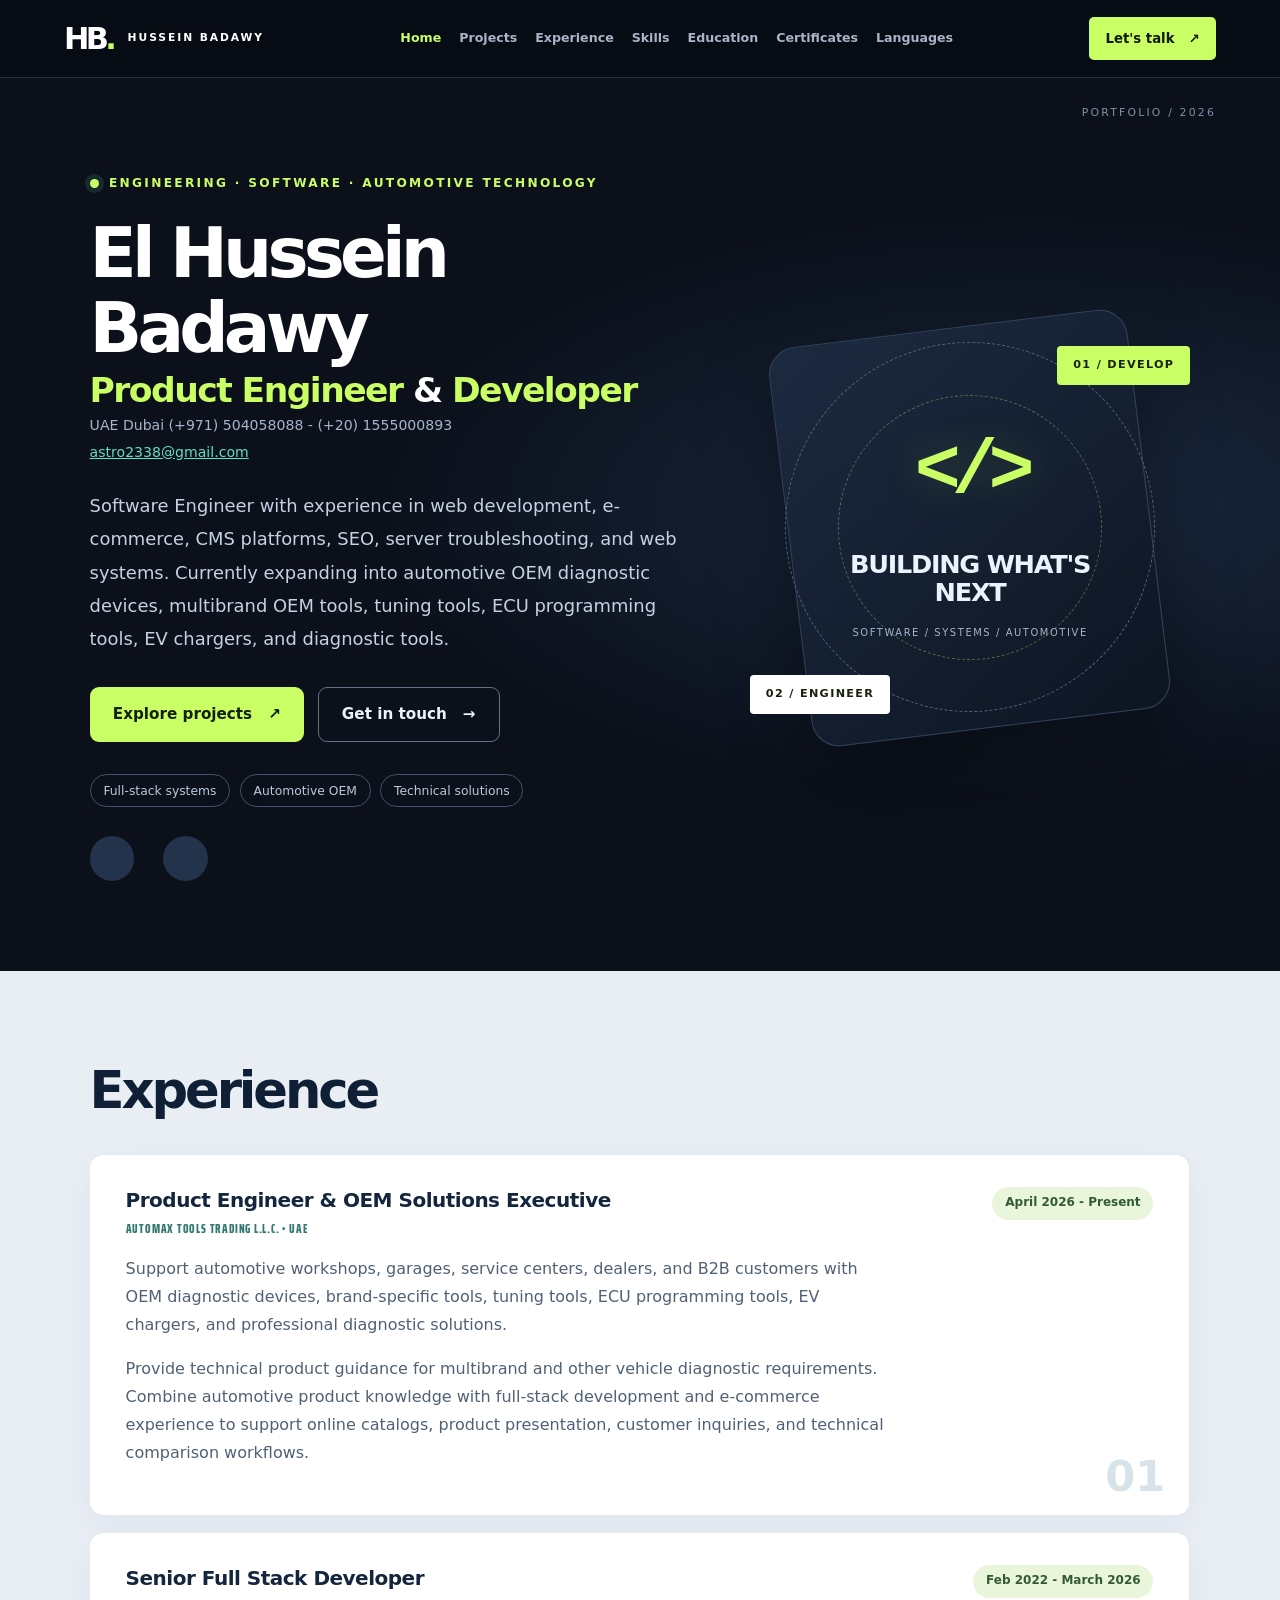
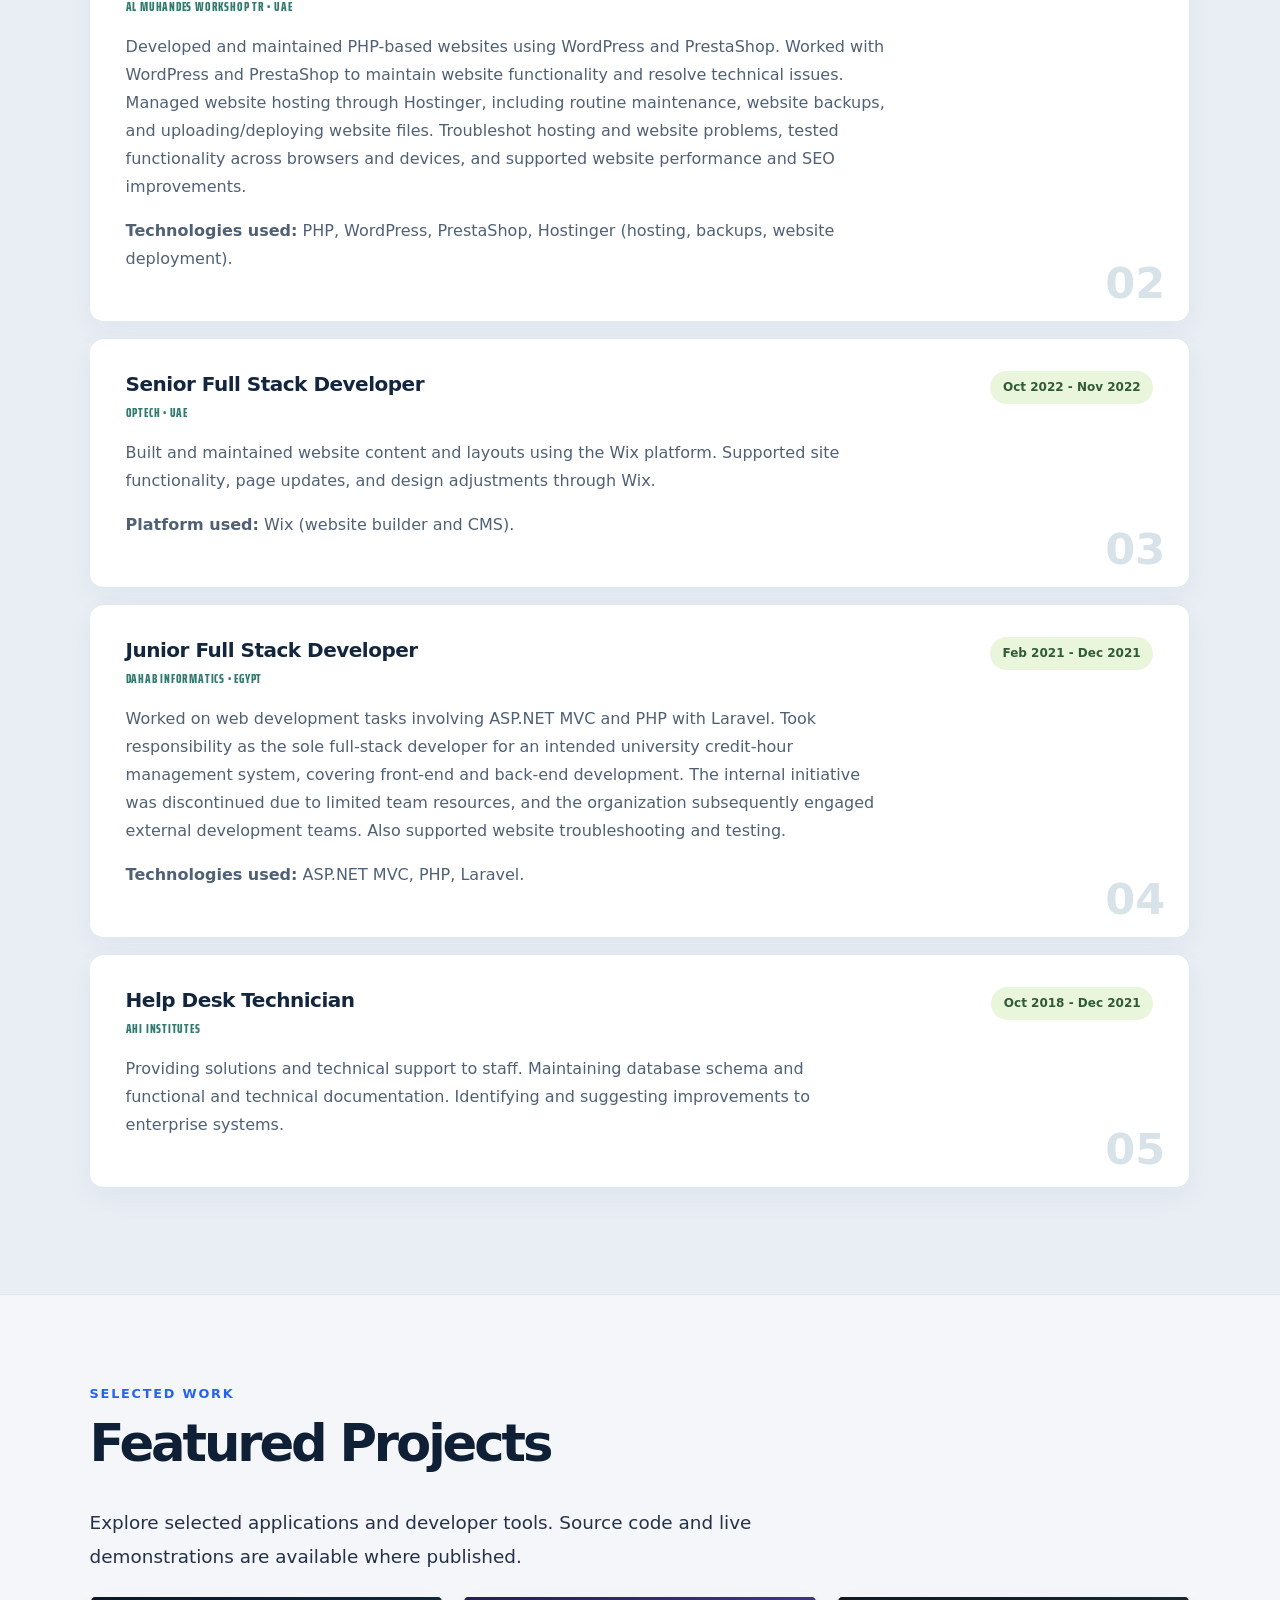
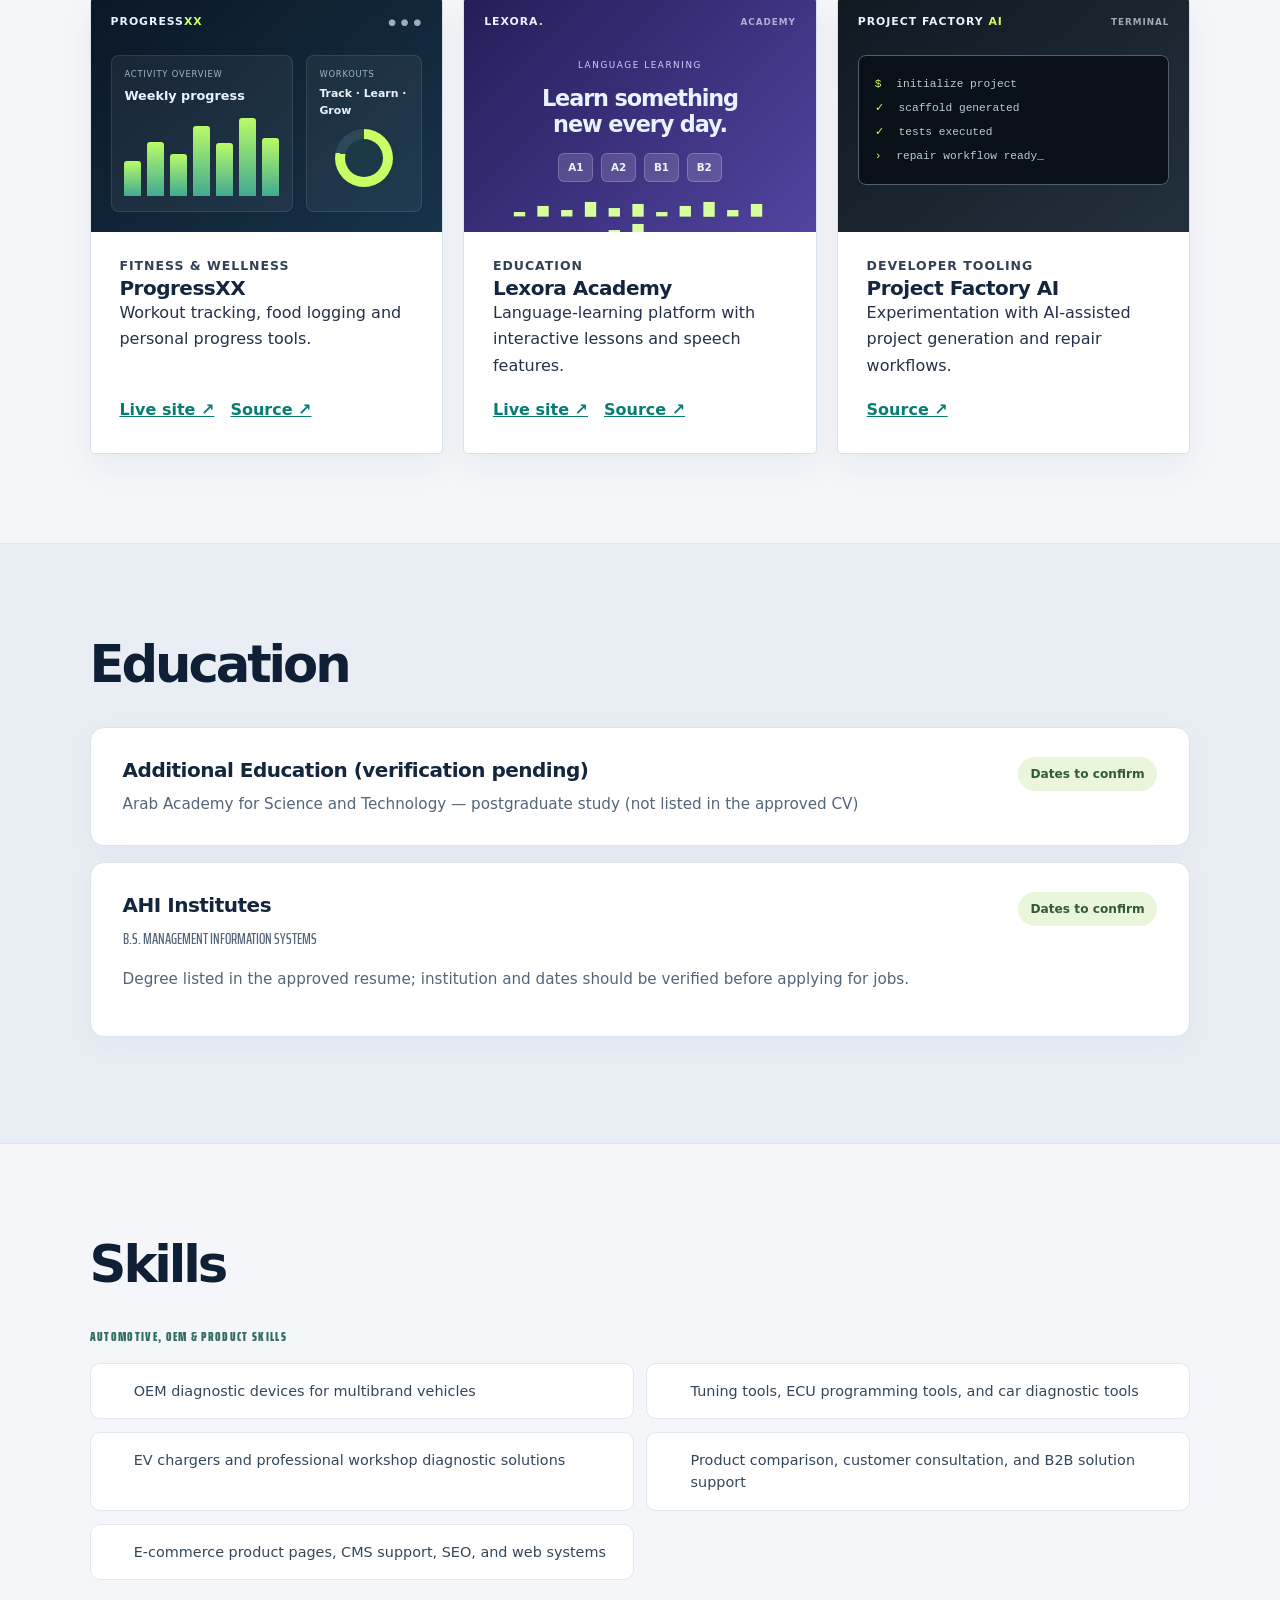
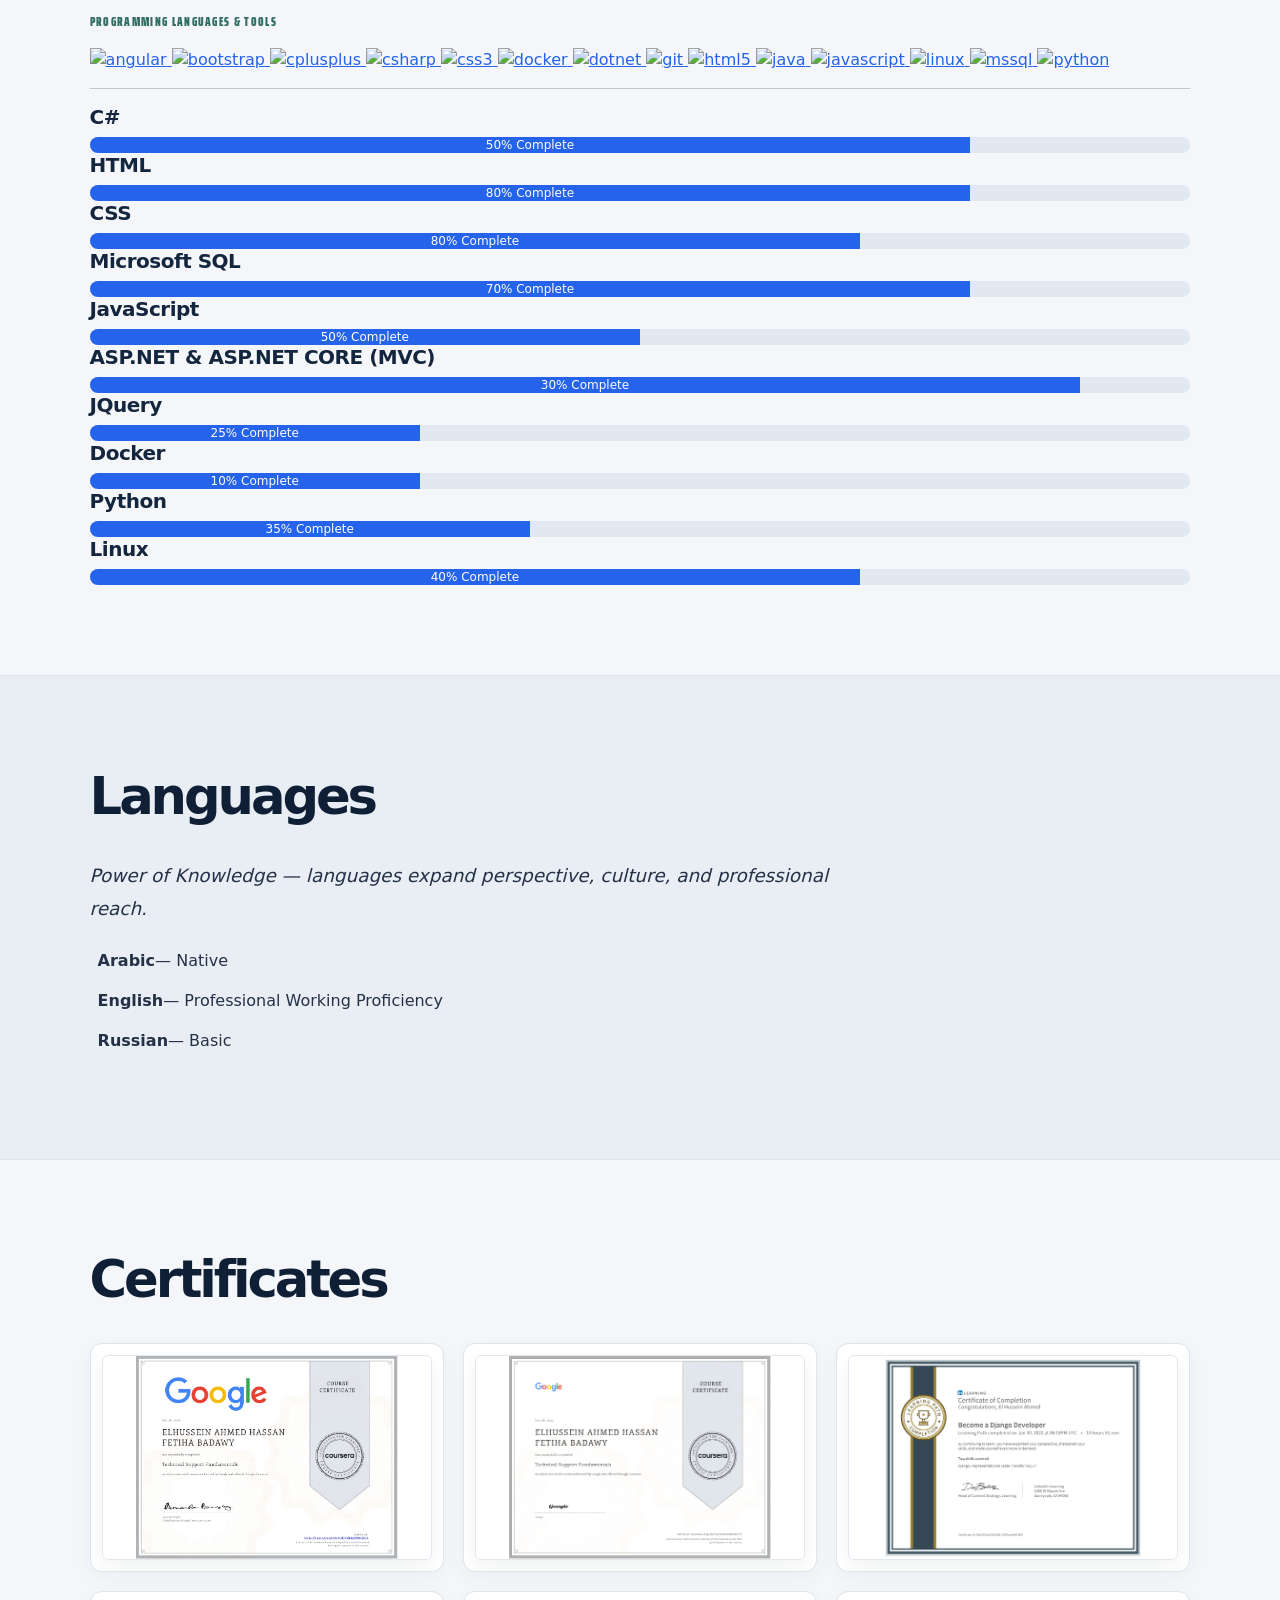
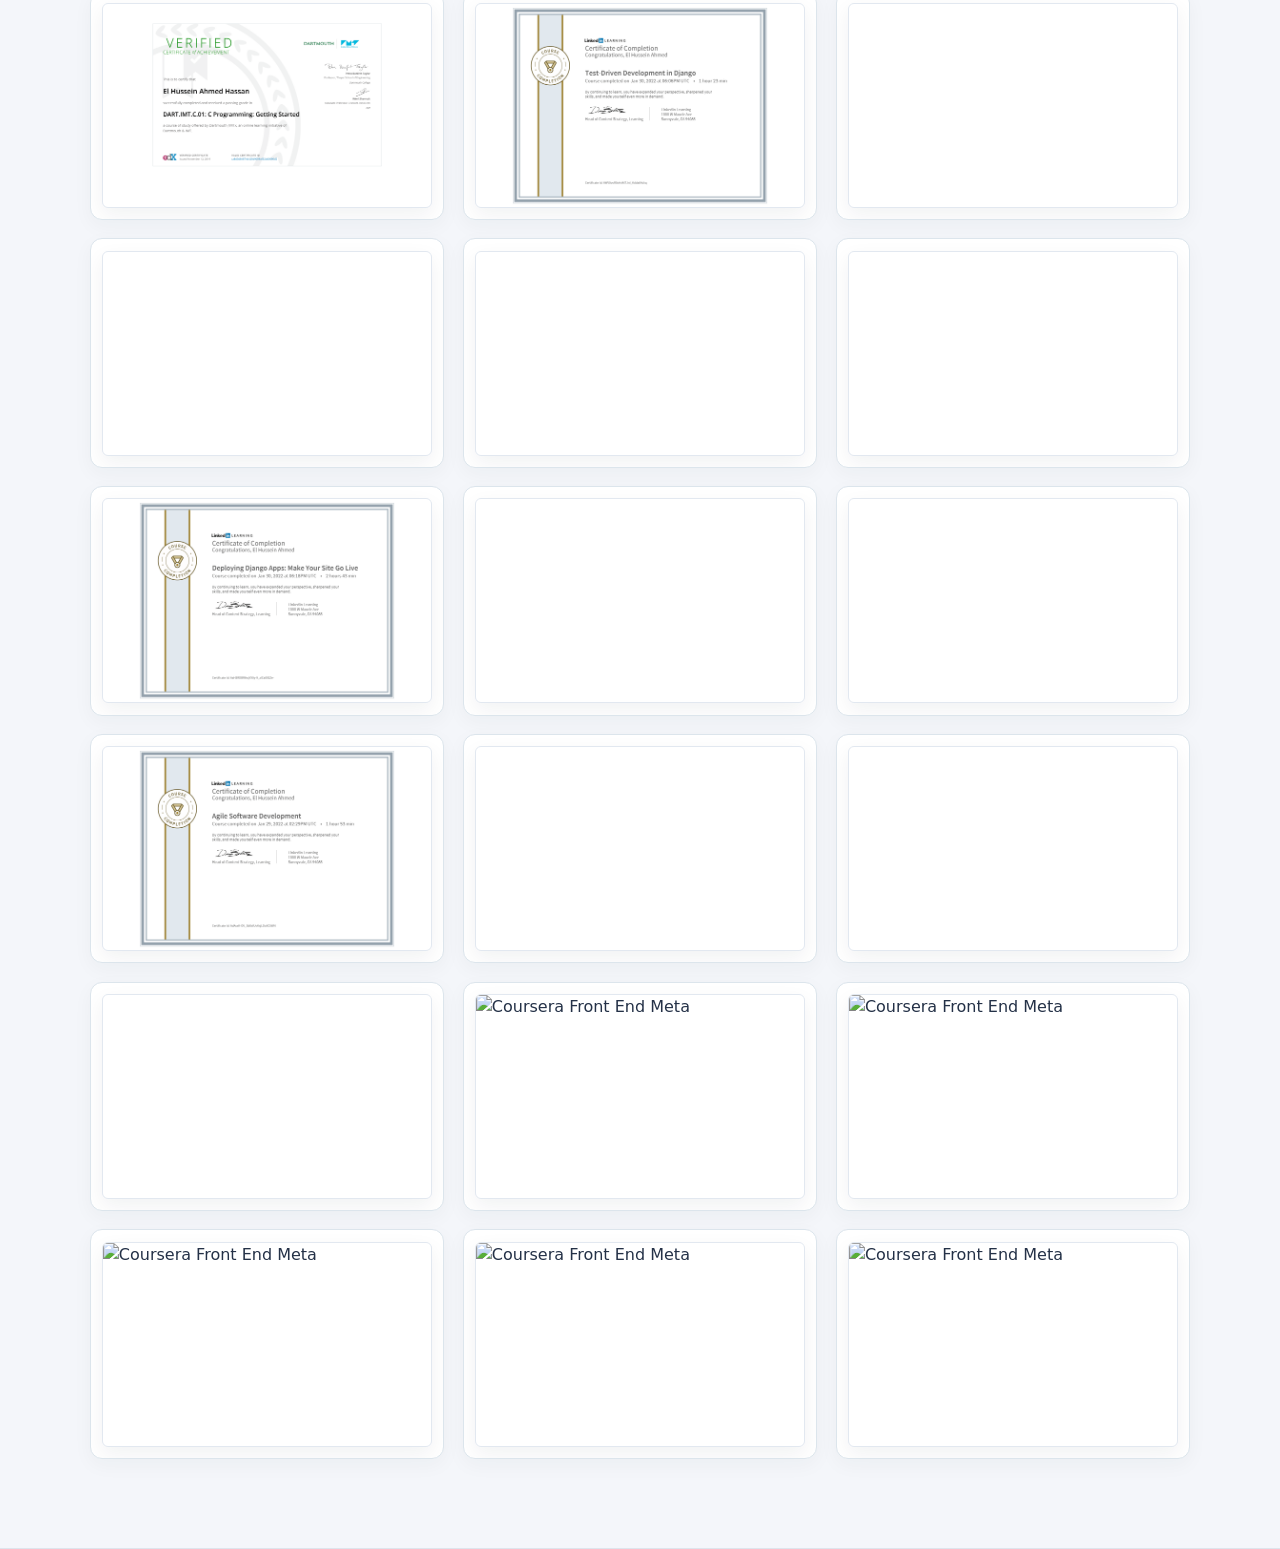
==== index.html @ 8b88213e "content: accurately describe discontinued university credit-hour initiative" ====
<!DOCTYPE html>
<html lang="en">
    <head>
        <meta charset="utf-8" />
        <meta name="viewport" content="width=device-width, initial-scale=1,shrink-to-fit=no" />
        <meta name="description" content="El Hussein Badawy - Product Engineer, OEM Solutions Executive, and Full Stack Developer" />
        <meta name="author" content="El Hussein Badawy" />
        <meta name="keywords" content="El Hussein Badawy, Hussein Badawy, Product Engineer, OEM Solutions Executive, Full Stack Developer, Automotive OEM Tools, Diagnostic Tools, UAE Developer">
        <title>El Hussein Badawy | Product Engineer & Full Stack Developer</title>
        <link rel="icon" type="image/x-icon" href="assets/img/favicon.ico" />
        <meta property="og:title" content="El Hussein Badawy" />
        <meta property="og:type" content="profile" />
        <meta property="og:description" content="Resume for El Hussein Badawy - Product Engineer, OEM Solutions Executive, and Full Stack Developer" />
        <meta property="og:image" content="https://3bhussein.github.io/assets/img/profile.jfif" />

        <meta name="theme-color" content="#080c14" />
        <link rel="canonical" href="https://3bhussein.github.io/" />
        <meta name="twitter:title" content="El Hussein Badawy ">
        <meta name="twitter:description" content="Resume for El Hussein Badawy - Product Engineer, OEM Solutions Executive, and Full Stack Developer">
        <meta name="twitter:image" content="https://3bhussein.github.io/assets/img/profile.jfif">
        <meta name="twitter:card" content="summary_large_image">

        <script defer src="https://use.fontawesome.com/releases/v6.1.0/js/all.js" crossorigin="anonymous"></script>
        <link rel="preconnect" href="https://fonts.googleapis.com" />
        <link rel="preconnect" href="https://fonts.gstatic.com" crossorigin />
        <link href="https://fonts.googleapis.com/css2?family=Mulish:ital,wght@0,400;0,800;1,400;1,800&family=Saira+Extra+Condensed:wght@500;700&display=swap" rel="stylesheet" />
  <!-- Flag Lib -->
        <link rel="preload" as="style" href="https://cdnjs.cloudflare.com/ajax/libs/flag-icon-css/6.6.6/css/flag-icons.min.css" onload="this.onload=null;this.rel='stylesheet'" />
        <noscript><link rel="stylesheet" href="https://cdnjs.cloudflare.com/ajax/libs/flag-icon-css/6.6.6/css/flag-icons.min.css" /></noscript>


        <link href="css/styles.css" rel="stylesheet" />
        <link href="css/professional.css" rel="stylesheet" />
        <link href="css/portfolio-v2.css" rel="stylesheet" />
        <link href="css/portfolio-v3.css" rel="stylesheet" />
        <style>
            .fi {
    font-size: 1.25rem;
}

        </style>
    
</head>
    <body id="page-top">
 
        <header class="v3-header"><a class="v3-logo" href="#about" aria-label="Hussein Badawy — back to top"><span class="v3-logo-mark">HB<span>.</span></span><span class="v3-logo-caption">HUSSEIN BADAWY</span></a><nav class="v3-nav" aria-label="Main navigation"><a href="#about">Home</a><a href="#projects">Projects</a><a href="#experience">Experience</a><a href="#skills">Skills</a><a href="#education">Education</a><a href="#certificates">Certificates</a><a href="#languages">Languages</a></nav><a class="v3-contact" href="mailto:astro2338@gmail.com">Let's talk <span aria-hidden="true">↗</span></a><button class="v3-menu-toggle" type="button" aria-expanded="false" aria-controls="v3MobileNav" aria-label="Open menu"><span></span><span></span><span></span></button></header><nav class="v3-mobile-nav" id="v3MobileNav" aria-label="Mobile navigation" hidden><a href="#about">Home</a><a href="#projects">Projects</a><a href="#experience">Experience</a><a href="#skills">Skills</a><a href="#education">Education</a><a href="#certificates">Certificates</a><a href="#languages">Languages</a></nav>
        <div class="v3-page-label" aria-hidden="true">PORTFOLIO / 2026</div>
        <!-- Page Content-->
        <div class="container-fluid p-0">
            <!-- About-->
            <section class="resume-section" id="about">
                <div class="resume-section-content">
                    <div class="v3-hero-grid"><div class="v3-hero-copy"><div class="hero-kicker"><span class="hero-status-dot"></span> ENGINEERING · SOFTWARE · AUTOMOTIVE TECHNOLOGY</div>
                    <h1 class="mb-0">
                        El Hussein Badawy
                        
                        <span class="text-primary d-block">Product Engineer <em>&amp;</em> Developer</span>
                    </h1>
                    <div class="subheading mb-4">
                      UAE Dubai (+971) 504058088 -  (+20) 1555000893
                      <br/>
                        <a href="mailto:astro2338@gmail.com">astro2338@gmail.com</a>
                    </div>

                    <p class="lead mb-4">
                        Software Engineer with experience in web development, e-commerce, CMS platforms, SEO, server troubleshooting,
                        and web systems. Currently expanding into automotive OEM diagnostic devices, multibrand OEM tools, tuning tools, ECU programming tools, EV chargers, and diagnostic tools.
                    </p>
                    <div class="hero-actions"><a class="hero-btn hero-btn-primary" href="#projects">Explore projects <span aria-hidden="true">↗</span></a><a class="hero-btn hero-btn-secondary" href="mailto:astro2338@gmail.com">Get in touch <span aria-hidden="true">→</span></a></div>
                    <div class="hero-capabilities"><span>Full-stack systems</span><span>Automotive OEM</span><span>Technical solutions</span></div>
                    <div class="social-icons">
                        <a class="social-icon" aria-label="LinkedIn profile" href="https://www.linkedin.com/in/elhusseinahmed" target="_blank" rel="noopener"><i class="fab fa-linkedin-in"></i></a>
                        <a class="social-icon" aria-label="GitHub profile" href="https://github.com/3bHussein" target="_blank" rel="noopener"><i class="fab fa-github"></i></a>
                    </div>
                </div><aside class="v3-hero-art" aria-label="Abstract illustration of software engineering and automotive technology"><div class="v3-art-orbit v3-art-orbit-one"></div><div class="v3-art-orbit v3-art-orbit-two"></div><div class="v3-art-core"><div class="v3-art-icon">&lt;/&gt;</div><div class="v3-art-title">BUILDING WHAT'S NEXT</div><div class="v3-art-sub">SOFTWARE / SYSTEMS / AUTOMOTIVE</div></div><div class="v3-art-tag v3-art-tag-top">01 / DEVELOP</div><div class="v3-art-tag v3-art-tag-bottom">02 / ENGINEER</div></aside></div>
                </div>
            </section>
            <hr class="m-0" />
            <!-- Experience-->
           <section class="resume-section" id="experience">
    <div class="resume-section-content">
        <h2 class="mb-5">Experience</h2>

        <!-- Automax Tools -->
        <div class="d-flex flex-column flex-md-row justify-content-between mb-5">
            <div class="flex-grow-1">
                <h3 class="mb-0">Product Engineer &amp; OEM Solutions Executive</h3>
                <div class="subheading mb-3">Automax Tools Trading L.L.C. &bull; UAE</div>
                <p>
                    Support automotive workshops, garages, service centers, dealers, and B2B customers
                    with OEM diagnostic devices, brand-specific tools, tuning tools, ECU programming tools,
                    EV chargers, and professional diagnostic solutions.
                </p>
                <p>
                    Provide technical product guidance for multibrand and other vehicle diagnostic requirements. Combine automotive product knowledge
                    with full-stack development and e-commerce experience to support online catalogs,
                    product presentation, customer inquiries, and technical comparison workflows.
                </p>
            </div>
            <div class="flex-shrink-0"><span class="text-primary">April 2026 - Present</span></div>
        </div>

        <!-- Al Muhandes Workshop TR -->
        <div class="d-flex flex-column flex-md-row justify-content-between mb-5">
            <div class="flex-grow-1">
                <h3 class="mb-0">Senior Full Stack Developer</h3>
                <div class="subheading mb-3">Al Muhandes Workshop TR &bull; UAE</div>
                <p>
                    Developed and maintained PHP-based websites using WordPress and PrestaShop.
                    Worked with WordPress and PrestaShop to maintain website functionality and resolve technical issues.
                    Managed website hosting through Hostinger, including routine maintenance, website backups, and uploading/deploying website files.
                    Troubleshot hosting and website problems, tested functionality across browsers and devices, and supported website performance and SEO improvements.
                </p>
                <p><strong>Technologies used:</strong> PHP, WordPress, PrestaShop, Hostinger (hosting, backups, website deployment).
                </p>
            </div>
            <div class="flex-shrink-0"><span class="text-primary">Feb 2022 - March 2026</span></div>
        </div>

        <!-- Optech UAE -->
        <div class="d-flex flex-column flex-md-row justify-content-between mb-5">
            <div class="flex-grow-1">
                <h3 class="mb-0">Senior Full Stack Developer</h3>
                <div class="subheading mb-3">Optech &bull; UAE</div>
                <p>
                    Built and maintained website content and layouts using the Wix platform.
                    Supported site functionality, page updates, and design adjustments through Wix.
                </p>
                <p><strong>Platform used:</strong> Wix (website builder and CMS).</p>
            </div>
            <div class="flex-shrink-0"><span class="text-primary">Oct 2022 - Nov 2022</span></div>
        </div>

        <!-- Dahab Informatics -->
        <div class="d-flex flex-column flex-md-row justify-content-between mb-5">
            <div class="flex-grow-1">
                <h3 class="mb-0">Junior Full Stack Developer</h3>
                <div class="subheading mb-3">Dahab Informatics &bull; Egypt</div>
                <p>
                    Worked on web development tasks involving ASP.NET MVC and PHP with Laravel.
                    Took responsibility as the sole full-stack developer for an intended university
                    credit-hour management system, covering front-end and back-end development.
                    The internal initiative was discontinued due to limited team resources,
                    and the organization subsequently engaged external development teams.
                    Also supported website troubleshooting and testing.
                </p>
                <p><strong>Technologies used:</strong> ASP.NET MVC, PHP, Laravel.</p>
            </div>
            <div class="flex-shrink-0"><span class="text-primary">Feb 2021 - Dec 2021</span></div>
        </div>

        <!-- Help Desk Technician -->
        <div class="d-flex flex-column flex-md-row justify-content-between">
            <div class="flex-grow-1">
                <h3 class="mb-0">Help Desk Technician</h3>
                <div class="subheading mb-3">AHI Institutes</div>
                <p>
                    Providing solutions and technical support to staff.  
                    Maintaining database schema and functional and technical documentation.  
                    Identifying and suggesting improvements to enterprise systems.
                </p>
            </div>
            <div class="flex-shrink-0"><span class="text-primary">Oct 2018 - Dec 2021</span></div>
        </div>

    </div>
</section>

            <hr class="m-0" />
<section class="resume-section" id="projects" aria-labelledby="projects-title">
 <div class="resume-section-content">
 <div class="pro-eyebrow">Selected work</div>
 <h2 id="projects-title" class="mb-3">Featured Projects</h2>
 <p class="lead mb-4">Explore selected applications and developer tools. Source code and live demonstrations are available where published.</p>
 <div class="pro-project-grid">
 <article class="pro-project v4-project-card"><div class="v4-preview v4-progress" role="img" aria-label="Stylized interface illustration, not a live screenshot"><div class="v4-preview-top"><span>PROGRESS<span class="v4-highlight">XX</span></span><span class="v4-preview-dots">● ● ●</span></div><div class="v4-progress-grid"><div><small>ACTIVITY OVERVIEW</small><strong>Weekly progress</strong><div class="v4-chart"><i style="height:45%"></i><i style="height:70%"></i><i style="height:55%"></i><i style="height:90%"></i><i style="height:68%"></i><i style="height:100%"></i><i style="height:75%"></i></div></div><div class="v4-progress-side"><small>WORKOUTS</small><strong>Track · Learn · Grow</strong><span class="v4-faux-ring"></span></div></div></div><div class="v4-project-body"><span class="pro-project-type">Fitness &amp; wellness</span><h3>ProgressXX</h3><p>Workout tracking, food logging and personal progress tools.</p><div class="pro-project-actions"><a href="https://3bhussein.github.io/ProgressXX-Web/" target="_blank" rel="noopener noreferrer">Live site ↗</a><a href="https://github.com/3bHussein/ProgressXX" target="_blank" rel="noopener noreferrer">Source ↗</a></div></div></article>
 <article class="pro-project v4-project-card"><div class="v4-preview v4-lexora" role="img" aria-label="Stylized interface illustration, not a live screenshot"><div class="v4-preview-top"><span>LEXORA<span class="v4-highlight">.</span></span><span>ACADEMY</span></div><div class="v4-language-panel"><span class="v4-language-chip">LANGUAGE LEARNING</span><strong>Learn something<br>new every day.</strong><div class="v4-levels"><span>A1</span><span>A2</span><span>B1</span><span>B2</span></div><div class="v4-waveform">▂ ▅ ▃ ▇ ▄ ▆ ▂ ▅ ▇ ▃ ▆ ▄ ▇ ▂</div></div></div><div class="v4-project-body"><span class="pro-project-type">Education</span><h3>Lexora Academy</h3><p>Language-learning platform with interactive lessons and speech features.</p><div class="pro-project-actions"><a href="https://3bhussein.github.io/Lexora-Academy/" target="_blank" rel="noopener noreferrer">Live site ↗</a><a href="https://github.com/3bHussein/Lexora-Academy" target="_blank" rel="noopener noreferrer">Source ↗</a></div></div></article>
 <article class="pro-project v4-project-card"><div class="v4-preview v4-factory" role="img" aria-label="Stylized interface illustration, not a live screenshot"><div class="v4-preview-top"><span>PROJECT FACTORY <span class="v4-highlight">AI</span></span><span>TERMINAL</span></div><div class="v4-terminal"><div><span>$</span> initialize project</div><div><span>✓</span> scaffold generated</div><div><span>✓</span> tests executed</div><div><span>›</span> repair workflow ready<span class="v4-cursor">_</span></div></div></div><div class="v4-project-body"><span class="pro-project-type">Developer tooling</span><h3>Project Factory AI</h3><p>Experimentation with AI-assisted project generation and repair workflows.</p><div class="pro-project-actions"><a href="https://github.com/3bHussein/Project-Factory-AI" target="_blank" rel="noopener noreferrer">Source ↗</a></div></div></article>
 </div></div></section><hr class="m-0" />
            <!-- Education-->
            <section class="resume-section" id="education">
                <div class="resume-section-content">
                    <h2 class="mb-5">Education</h2>
                    <div class="d-flex flex-column flex-md-row justify-content-between mb-5">
                        <div class="flex-grow-1">
                            <h3 class="mb-0">Additional Education (verification pending)</h3>
                        
                            <div>Arab Academy for Science and Technology — postgraduate study (not listed in the approved CV)</div>
                        
                        </div>
                        <div class="flex-shrink-0"><span class="text-primary">Dates to confirm</span></div>
                    </div>
                    <div class="d-flex flex-column flex-md-row justify-content-between">
                        <div class="flex-grow-1">
                            <h3 class="mb-0">AHI Institutes</h3>
                            <div class="subheading mb-3">B.S. Management Information Systems</div>
                            <p>Degree listed in the approved resume; institution and dates should be verified before applying for jobs.</p>
                        </div>
                        <div class="flex-shrink-0"><span class="text-primary">Dates to confirm</span></div>
                    </div>
                </div>
            </section>
            <hr class="m-0" />
            <!-- Skills-->
            <section class="resume-section" id="skills">
                <div class="resume-section-content">
                    <h2 class="mb-5">Skills</h2>
                    <div class="subheading mb-3">Automotive, OEM &amp; Product Skills</div>

                    <ul class="fa-ul mb-4">
                        <li>
                            <span class="fa-li"><i class="fas fa-check text-primary"></i></span>
                            OEM diagnostic devices for multibrand vehicles
                        </li>
                        <li>
                            <span class="fa-li"><i class="fas fa-check text-primary"></i></span>
                            Tuning tools, ECU programming tools, and car diagnostic tools
                        </li>
                        <li>
                            <span class="fa-li"><i class="fas fa-check text-primary"></i></span>
                            EV chargers and professional workshop diagnostic solutions
                        </li>
                        <li>
                            <span class="fa-li"><i class="fas fa-check text-primary"></i></span>
                            Product comparison, customer consultation, and B2B solution support
                        </li>
                        <li>
                            <span class="fa-li"><i class="fas fa-check text-primary"></i></span>
                            E-commerce product pages, CMS support, SEO, and web systems
                        </li>
                    </ul>

                    <div class="subheading mb-3">Programming Languages &amp; Tools</div>
         
                    <div>
                    <a href="https://angular.io" target="_blank" rel="noreferrer"> <img src="https://angular.io/assets/images/logos/angular/angular.svg" alt="angular" width="40" height="40" loading="lazy" decoding="async"/> </a> <a href="https://getbootstrap.com" target="_blank" rel="noreferrer"> <img src="https://raw.githubusercontent.com/devicons/devicon/master/icons/bootstrap/bootstrap-plain-wordmark.svg" alt="bootstrap" width="40" height="40" loading="lazy" decoding="async"/> </a> <a href="https://www.w3schools.com/cpp/" target="_blank" rel="noreferrer"> <img src="https://raw.githubusercontent.com/devicons/devicon/master/icons/cplusplus/cplusplus-original.svg" alt="cplusplus" width="40" height="40" loading="lazy" decoding="async"/> </a> <a href="https://www.w3schools.com/cs/" target="_blank" rel="noreferrer"> <img src="https://raw.githubusercontent.com/devicons/devicon/master/icons/csharp/csharp-original.svg" alt="csharp" width="40" height="40" loading="lazy" decoding="async"/> </a> <a href="https://www.w3schools.com/css/" target="_blank" rel="noreferrer"> <img src="https://raw.githubusercontent.com/devicons/devicon/master/icons/css3/css3-original-wordmark.svg" alt="css3" width="40" height="40" loading="lazy" decoding="async"/> </a> <a href="https://www.docker.com/" target="_blank" rel="noreferrer"> <img src="https://raw.githubusercontent.com/devicons/devicon/master/icons/docker/docker-original-wordmark.svg" alt="docker" width="40" height="40" loading="lazy" decoding="async"/> </a> <a href="https://dotnet.microsoft.com/" target="_blank" rel="noreferrer"> <img src="https://raw.githubusercontent.com/devicons/devicon/master/icons/dot-net/dot-net-original-wordmark.svg" alt="dotnet" width="40" height="40" loading="lazy" decoding="async"/> </a> 
                    <a href="https://git-scm.com/" target="_blank" rel="noreferrer"> <img src="https://www.vectorlogo.zone/logos/git-scm/git-scm-icon.svg" alt="git" width="40" height="40" loading="lazy" decoding="async"/> </a>
                      <a href="https://www.w3.org/html/" target="_blank" rel="noreferrer"> <img src="https://raw.githubusercontent.com/devicons/devicon/master/icons/html5/html5-original-wordmark.svg" alt="html5" width="40" height="40" loading="lazy" decoding="async"/> </a> <a href="https://www.java.com" target="_blank" rel="noreferrer"> <img src="https://raw.githubusercontent.com/devicons/devicon/master/icons/java/java-original.svg" alt="java" width="40" height="40" loading="lazy" decoding="async"/> </a> <a href="https://developer.mozilla.org/en-US/docs/Web/JavaScript" target="_blank" rel="noreferrer"> <img src="https://raw.githubusercontent.com/devicons/devicon/master/icons/javascript/javascript-original.svg" alt="javascript" width="40" height="40" loading="lazy" decoding="async"/> </a> <a href="https://www.linux.org/" target="_blank" rel="noreferrer"> <img src="https://raw.githubusercontent.com/devicons/devicon/master/icons/linux/linux-original.svg" alt="linux" width="40" height="40" loading="lazy" decoding="async"/> </a>
                       <a href="https://www.microsoft.com/en-us/sql-server" target="_blank" rel="noreferrer"> <img src="https://www.svgrepo.com/show/303229/microsoft-sql-server-logo.svg" alt="mssql" width="40" height="40" loading="lazy" decoding="async"/> </a>
                         <a href="https://www.python.org" target="_blank" rel="noreferrer"> <img src="https://raw.githubusercontent.com/devicons/devicon/master/icons/python/python-original.svg" alt="python" width="40" height="40" loading="lazy" decoding="async"/> </a> </p>
                </div>
                            <hr>
                <div>

                    <div>
                        <h3>C#</h3>
                    <div class="progress">
                        <div class="progress-bar" role="progressbar" aria-valuenow="80" aria-label="Language proficiency 1"
                        aria-valuemin="0" aria-valuemax="100" style="width:80%">
                          <span class="sr-only">50% Complete</span>
                        </div>
                      </div>
                    </div>

                    <div>
                        <h3>HTML</h3>
                    <div class="progress">
                        <div class="progress-bar" role="progressbar" aria-valuenow="80" aria-label="Language proficiency 2"
                        aria-valuemin="0" aria-valuemax="100" style="width:80%">
                          <span class="sr-only">80% Complete</span>
                        </div>
                      </div>
                    </div>

                    <div>
                        <h3>CSS</h3>
                    <div class="progress">
                        <div class="progress-bar" role="progressbar" aria-valuenow="70" aria-label="Language proficiency 3"
                        aria-valuemin="0" aria-valuemax="100" style="width:70%">
                          <span class="sr-only">80% Complete</span>
                        </div>
                      </div>
                    </div>

                    <div>
                        <h3>Microsoft SQL</h3>
                    <div class="progress">
                        <div class="progress-bar" role="progressbar" aria-valuenow="80" aria-label="Language proficiency 4"
                        aria-valuemin="0" aria-valuemax="100" style="width:80%">
                          <span class="sr-only">70% Complete</span>
                        </div>
                      </div>
                    </div>
                      <div>
                        <h3>JavaScript</h3>
                    <div class="progress">
                        <div class="progress-bar" role="progressbar" aria-valuenow="50" aria-label="Language proficiency 5"
                        aria-valuemin="0" aria-valuemax="100" style="width:50%">
                          <span class="sr-only">50% Complete</span>
                        </div>
                      </div>
                    </div>

                    <div>
                        <h3>ASP.NET &amp; ASP.NET CORE (MVC)</h3>
                    <div class="progress">
                        <div class="progress-bar" role="progressbar" aria-valuenow="90" aria-label="Language proficiency 6"
                        aria-valuemin="0" aria-valuemax="100" style="width:90%">
                          <span class="sr-only">30% Complete</span>
                        </div>
                      </div>
                    </div>

                    <div>
                        <h3>JQuery</h3>
                    <div class="progress">
                        <div class="progress-bar" role="progressbar" aria-valuenow="30" aria-label="Language proficiency 7"
                        aria-valuemin="0" aria-valuemax="100" style="width:30%">
                          <span class="sr-only">25% Complete</span>
                        </div>
                      </div>
                    </div>

                    <div>
                        <h3>Docker</h3>
                    <div class="progress">
                        <div class="progress-bar" role="progressbar" aria-valuenow="30" aria-label="Language proficiency 8"
                        aria-valuemin="0" aria-valuemax="100" style="width:30%">
                          <span class="sr-only">10% Complete</span>
                        </div>
                      </div>
                    </div>

                    <div>
                        <h3>Python </h3>
                    <div class="progress">
                        <div class="progress-bar" role="progressbar" aria-valuenow="40" aria-label="Language proficiency 9"
                        aria-valuemin="0" aria-valuemax="100" style="width:40%">
                          <span class="sr-only">35% Complete</span>
                        </div>
                      </div>
                    </div>

                    <div>
                        <h3>Linux </h3>
                    <div class="progress">
                        <div class="progress-bar" role="progressbar" aria-valuenow="70" aria-label="Language proficiency 10"
                        aria-valuemin="0" aria-valuemax="100" style="width:70%">
                          <span class="sr-only">40% Complete</span>
                        </div>
                      </div>
                    </div>
                    </div>

                </div>
                   <hr class="m-0" />


            </section>
            <hr class="m-0" />

<!-- Languages -->
<section class="resume-section" id="languages">
    <div class="resume-section-content">
        <h2 class="mb-5">Languages</h2>

        <p class="lead mb-4 fst-italic">
            Power of Knowledge &mdash; languages expand perspective, culture,
            and professional reach.
        </p>

            <ul class="list-unstyled mb-0">

            <li class="mb-3 d-flex align-items-center">
                <span class="fa-li">
                    <i class="fas fa-language text-primary"></i>
                </span>
                <span class="fi fi-eg me-2"></span>
                <strong>Arabic</strong> &mdash; Native
            </li>

            <li class="mb-3 d-flex align-items-center">
                <span class="fa-li">
                    <i class="fas fa-language text-primary"></i>
                </span>
                <span class="fi fi-gb me-2"></span>
                <strong>English</strong> &mdash; Professional Working Proficiency
            </li>

            <li class="mb-3 d-flex align-items-center">
                <span class="fa-li">
                    <i class="fas fa-language text-primary"></i>
                </span>
                <span class="fi fi-ru me-2"></span>
                <strong>Russian</strong> &mdash; Basic
            </li>

        </ul>
    </div>
</section>

<!-- End of section of language  -->


            <hr class="m-0" />
            <section class="resume-section" id="certificates">
                <div class="resume-section-content">
                    <h2 class="mb-5">Certificates</h2>
                    <div>
                    </div>
                <div class="row">
                               <div class="col-md-4 mt-3">
                    <img  src="assets/Certificate/Google Technical Support Fundamentals_page-0001.jpg" alt="Google Technical Support Fundamentals" class="img-fluid" loading="lazy" decoding="async" width="640" height="450">
                </div>

               
                   <div class="col-md-4 mt-3">
                    <img  src="assets/Certificate/It Support Fundamentals certificate google/It Support Fundamentals certificate google-1.png" alt="IT Support Fundamentals Certificate" class="img-fluid" loading="lazy" decoding="async" width="640" height="450">
                </div>

                  <div class="col-md-4 mt-3">
                    <img  src="assets/Certificate/Django Developer/Django Developer-1.png" alt="Django Developer Certificate" class="img-fluid" loading="lazy" decoding="async" width="640" height="450">
                </div>
                    <div class="col-md-4 mt-3">
                        <img  src="assets/Certificate/Dartmouth_IMTx DART.IMT.C.01 Certificate _ edX/Dartmouth_IMTx DART.IMT.C.01 Certificate _ edX-1.png" alt="El Hussein Badawy- Web hook" class="img-fluid" loading="lazy" decoding="async" width="640" height="450">
                    </div>

                    <div class="col-md-4  mt-3">
                        <img  src="assets/Certificate/CertificateOfCompletion_TestDriven Development in Django/CertificateOfCompletion_TestDriven Development in Django-1.png" alt="El Hussein Badawy- Master Math Fundaments" class="img-fluid" loading="lazy" decoding="async" width="640" height="450">
                    </div>


                    <div class="col-md-4  mt-3">
                        <img  src="assets/Certificate/CertificateOfCompletion_macOS Monterey Essential Training/CertificateOfCompletion_macOS Monterey Essential Training-1.png"  alt="El Hussein Badawy- Flutter and Dart" class="img-fluid" loading="lazy" decoding="async" width="640" height="450">
                    </div>


                    <div class="col-md-4  mt-3">
                        <img  src="assets/Certificate/CertificateOfCompletion_Learning Django/CertificateOfCompletion_Learning Django-1.png" alt="El Hussein Badawy- Python OOP" class="img-fluid" loading="lazy" decoding="async" width="640" height="450">
                    </div>

                    <div class="col-md-4  mt-3">
                        <img  src="assets/Certificate/CertificateOfCompletion_IT Help Desk for Beginners/CertificateOfCompletion_IT Help Desk for Beginners-1.png" alt="El Hussein Badawy- Angular" class="img-fluid" loading="lazy" decoding="async" width="640" height="450">
                    </div>

                    <div class="col-md-4  mt-3">
                        <img  src="assets/Certificate/CertificateOfCompletion_Django Forms/CertificateOfCompletion_Django Forms-1.png" alt="El Hussein Badawy- Dart and Flutter" class="img-fluid" loading="lazy" decoding="async" width="640" height="450">
                    </div>

                    <div class="col-md-4  mt-3">
                        <img  src="assets/Certificate/CertificateOfCompletion_Deploying Django Apps Make Your Site Go Live/CertificateOfCompletion_Deploying Django Apps Make Your Site Go Live-1.png"   alt="El Hussein Badawy- Dart and Flutter" class="img-fluid" loading="lazy" decoding="async" width="640" height="450">
                    </div>

                    <div class="col-md-4  mt-3">
                        <img  src="assets/Certificate/CertificateOfCompletion_Building RESTful Web APIs with Django/CertificateOfCompletion_Building RESTful Web APIs with Django-1.png"  alt="El Hussein Badawy- C#" class="img-fluid" loading="lazy" decoding="async" width="640" height="450">
                    </div>

                    <div class="col-md-4  mt-3">
                        <img  src="assets/Certificate/CertificateOfCompletion_Building a Personal Portfolio with Django/CertificateOfCompletion_Building a Personal Portfolio with Django-1.png"  alt="El Hussein Badawy-JavaScript" class="img-fluid" loading="lazy" decoding="async" width="640" height="450">
                    </div>

                    <div class="col-md-4  mt-3">
                        <img  src="assets/Certificate/Agile Software Development/Agile Software Development-1.png" alt="El Hussein Badawy-Python" class="img-fluid" loading="lazy" decoding="async" width="640" height="450">
                    </div>
                     <div class="col-md-4  mt-3">
                        <img  src="assets/Certificate/cert-1060-3047010/cert-1060-3047010-1.png"  alt="El Hussein Badawy-React and Redux" class="img-fluid" loading="lazy" decoding="async" width="640" height="450">
                    </div>


                    <div class="col-md-4  mt-3">
                        <img  src="assets/Certificate/cert-1023-3047010/cert-1023-3047010-1.png" alt="El Hussein Badawy-HTML" class="img-fluid" loading="lazy" decoding="async" width="640" height="450">
                    </div>


                    <div class="col-md-4  mt-3">
                        <img  src="assets/Certificate/cert-1014-3047010/cert-1014-3047010-1.png"  alt="El Hussein Badawy-HTML" class="img-fluid" loading="lazy" decoding="async" width="640" height="450">
                    </div>

                         <div class="col-md-4 mt-3">
                    <img  src="assets/Certificate/UC-8a4f42d3-41bc-42ec-92bd-30651c825427/UC-8a4f42d3-41bc-42ec-92bd-30651c825427-1.png" alt="Coursera Front End Meta" class="img-fluid" loading="lazy" decoding="async" width="640" height="450">
                </div>
                <div class="col-md-4 mt-3">
                    <img  src="assets/Certificate/UC-a7a22a34-f779-47b3-a6d8-e0574758f71d/UC-a7a22a34-f779-47b3-a6d8-e0574758f71d-1.png" alt="Coursera Front End Meta" class="img-fluid" loading="lazy" decoding="async" width="640" height="450">
                </div>
                   <div class="col-md-4 mt-3">
                    <img  src="assets/Certificate/UC-0AT0Y6YN/UC-0AT0Y6YN-1.png" alt="Coursera Front End Meta" class="img-fluid" loading="lazy" decoding="async" width="640" height="450">
                </div>
                 <div class="col-md-4 mt-3">
                    <img  src="assets/Certificate/UC-4e7f7d16-fcf7-44d8-ab27-4f8c6e5f0092/UC-4e7f7d16-fcf7-44d8-ab27-4f8c6e5f0092-1.png" alt="Coursera Front End Meta" class="img-fluid" loading="lazy" decoding="async" width="640" height="450">
                </div>
                 <div class="col-md-4 mt-3">
                    <img  src="assets/Certificate/UC-641c807c-8a9c-44d0-abc7-b8953a8eca74/UC-641c807c-8a9c-44d0-abc7-b8953a8eca74-1.png" alt="Coursera Front End Meta" class="img-fluid" loading="lazy" decoding="async" width="640" height="450">
                </div>
                   
                </div>

                </div>
            </section>
      
            <hr class="m-0" />
          
        </div>

     
        <script src="js/portfolio-v3.js"></script>
        <!-- Bootstrap core JS-->
        <!-- Navigation is handled by js/portfolio-v3.js; Bootstrap JS is not needed. -->
        <!-- Core theme JS-->
        
        <!-- Google tag (gtag.js) -->
<script async src="https://www.googletagmanager.com/gtag/js?id=G-D02CZF1Z2V"></script>
<script>
  window.dataLayer = window.dataLayer || [];
  function gtag(){dataLayer.push(arguments);}
  gtag('js', new Date());

  gtag('config', 'G-D02CZF1Z2V');
</script>
    </body>
</html>
---- css/professional.css ----
/* Professional portfolio refresh — additive, keeps original resume content intact */
:root{--pro-navy:#14263e;--pro-blue:#2563eb;--pro-ink:#1e293b;--pro-muted:#64748b;--pro-line:#e2e8f0}
html{scroll-behavior:smooth}body{color:var(--pro-ink);background:#f8fafc;font-family:Muli,system-ui,sans-serif}
#sideNav{background:var(--pro-navy)!important;box-shadow:6px 0 30px rgba(15,23,42,.12)}
#sideNav .nav-link{letter-spacing:.055em;transition:color .2s,transform .2s}
#sideNav .nav-link:hover,#sideNav .nav-link.active{color:#93c5fd!important;transform:translateX(3px)}
#sideNav .img-profile{border-color:rgba(255,255,255,.3)!important;box-shadow:0 12px 30px rgba(0,0,0,.18)}
section.resume-section{max-width:88rem;scroll-margin-top:4.5rem}
section.resume-section .resume-section-content{background:#fff;border:1px solid var(--pro-line);border-radius:20px;padding:clamp(1.5rem,4vw,3.5rem);box-shadow:0 12px 35px rgba(15,23,42,.035)}
h1,h2,h3{color:var(--pro-navy)}h1{letter-spacing:-.025em;line-height:1.06}h2{letter-spacing:-.02em}
.text-primary{color:var(--pro-blue)!important}a{color:var(--pro-blue)}a:hover{color:#1d4ed8}
.subheading{color:var(--pro-muted)}.lead{line-height:1.8;max-width:65ch}
.social-icons .social-icon{background:var(--pro-navy);transition:transform .2s,background .2s}
.social-icons .social-icon:hover{background:var(--pro-blue);transform:translateY(-3px)}
.progress{border-radius:20px;background:#e2e8f0}.progress-bar{background:var(--pro-blue)}
hr.m-0{border-color:transparent}
a:focus-visible,button:focus-visible{outline:3px solid #60a5fa;outline-offset:4px}
@media(max-width:991.98px){#sideNav{box-shadow:0 4px 18px rgba(15,23,42,.14)}section.resume-section{padding:5rem 1rem 2rem;min-height:auto}section.resume-section .resume-section-content{padding:1.5rem;border-radius:16px}h1{font-size:clamp(2.8rem,10vw,4.5rem)}}
@media(prefers-reduced-motion:reduce){html{scroll-behavior:auto}*,*::before,*::after{transition-duration:.01ms!important;animation-duration:.01ms!important}}

/* Featured project cards */
.pro-eyebrow{font-size:.8rem;font-weight:800;letter-spacing:.14em;text-transform:uppercase;color:var(--pro-blue);margin-bottom:.6rem}
.pro-project-grid{display:grid;grid-template-columns:repeat(auto-fit,minmax(min(100%,240px),1fr));gap:1rem}
.pro-project{display:flex;flex-direction:column;gap:.75rem;padding:1.5rem;border:1px solid var(--pro-line);border-radius:16px;background:#fff;box-shadow:0 5px 20px rgba(15,23,42,.035);transition:transform .2s,box-shadow .2s}
.pro-project:hover{transform:translateY(-3px);box-shadow:0 14px 32px rgba(15,23,42,.09)}
.pro-project h3{font-size:1.6rem;margin:0}.pro-project p{line-height:1.65;flex:1;margin:0}
.pro-project-type{font-size:.78rem;font-weight:800;letter-spacing:.08em;text-transform:uppercase;color:var(--pro-muted)}
.pro-project-actions{display:flex;flex-wrap:wrap;gap:1rem;font-weight:800}
@media(prefers-reduced-motion:reduce){.pro-project:hover{transform:none}}
---- css/portfolio-v2.css ----
/* Portfolio V2 — editorial, responsive design system */
:root{--v2-bg:#090f1c;--v2-panel:#111d31;--v2-line:#26364e;--v2-accent:#5fe1c1;--v2-text:#eaf2fc;--v2-muted:#a5b6cc}
html{scroll-padding-top:5rem}
body{background:#f2f5f9;color:#233149;font-family:Muli,system-ui,sans-serif}
#sideNav{background:var(--v2-bg)!important;border-right:1px solid #243249;box-shadow:none;z-index:1050}
#sideNav .navbar-brand{margin-bottom:1.5rem}
#sideNav .img-profile{width:8.5rem;height:8.5rem;object-fit:cover;border:3px solid #34455f!important;box-shadow:0 0 0 8px rgba(95,225,193,.07)}
#sideNav .nav-link{color:#a4b3c7!important;font-size:.82rem;letter-spacing:.13em;padding:.55rem 1rem}
#sideNav .nav-link.active,#sideNav .nav-link:hover{color:var(--v2-accent)!important}
#sideNav .nav-link:hover{transform:none}
.container-fluid.p-0{overflow:hidden}
section.resume-section{max-width:none;min-height:auto;padding:5rem clamp(1.5rem,5vw,6rem);scroll-margin-top:4rem}
section.resume-section .resume-section-content{max-width:1200px;margin:auto;background:transparent;border:0;border-radius:0;padding:0;box-shadow:none}
#about{position:relative;display:flex;align-items:center;min-height:100vh;background:radial-gradient(circle at 85% 28%,rgba(95,225,193,.17),transparent 33%),linear-gradient(125deg,#101d30 0%,#0a1323 100%);color:var(--v2-text)}
#about::after{content:"";position:absolute;right:5%;bottom:8%;width:min(32vw,390px);aspect-ratio:1;border:1px solid rgba(95,225,193,.16);border-radius:50%;pointer-events:none;box-shadow:0 0 0 55px rgba(95,225,193,.025),0 0 0 110px rgba(95,225,193,.018)}
#about .resume-section-content{position:relative;z-index:1;width:100%}
.hero-kicker{display:flex;align-items:center;gap:.65rem;color:var(--v2-accent);font-size:.76rem;letter-spacing:.19em;font-weight:800;margin-bottom:1.5rem}
.hero-status-dot{width:9px;height:9px;background:var(--v2-accent);border-radius:50%;box-shadow:0 0 0 5px rgba(95,225,193,.13)}
#about h1{max-width:1000px;font-family:Muli,system-ui,sans-serif;font-size:clamp(3.25rem,6.2vw,7.25rem);line-height:1.08;font-weight:800;letter-spacing:-.065em;text-transform:none;color:#fff}
#about h1 .text-primary{margin-top:.3rem;font-size:clamp(1.75rem,3.5vw,4rem);line-height:1.2;color:var(--v2-accent)!important;letter-spacing:-.045em}
#about h1 em{font-style:normal;color:#fff}
#about .subheading{font-family:Muli,system-ui,sans-serif;font-size:.88rem;line-height:1.9;text-transform:none;letter-spacing:0;color:var(--v2-muted)}
#about .subheading a{color:var(--v2-accent)}
#about .lead{max-width:67ch;color:#c4d2e3;font-size:clamp(1rem,1.4vw,1.15rem);line-height:1.85}
.hero-actions{display:flex;flex-wrap:wrap;gap:.85rem;margin:2rem 0}
.hero-btn{display:inline-flex;align-items:center;gap:1rem;padding:.95rem 1.45rem;border-radius:9px;font-weight:800;font-size:.95rem;text-decoration:none;transition:transform .2s,background .2s}
.hero-btn:hover{transform:translateY(-2px)}
.hero-btn-primary{background:var(--v2-accent);color:#071b22}.hero-btn-primary:hover{background:#8df4d9;color:#071b22}
.hero-btn-secondary{border:1px solid #4c6077;color:#eaf2fc}.hero-btn-secondary:hover{border-color:var(--v2-accent);color:var(--v2-accent)}
.hero-capabilities{display:flex;flex-wrap:wrap;gap:.6rem;margin-bottom:1.8rem}
.hero-capabilities span{border:1px solid #3a4c62;color:#b9c9dc;border-radius:999px;padding:.4rem .8rem;font-size:.77rem}
#about .social-icons .social-icon{width:2.8rem;height:2.8rem;background:#23334b;color:#dbe9f6}
#about .social-icons .social-icon:hover{background:var(--v2-accent);color:#091727}
section.resume-section:not(#about){border-bottom:1px solid #dce4ee}
section.resume-section:not(#about) h2{font-family:Muli,system-ui,sans-serif;font-size:clamp(2.3rem,4vw,4rem);font-weight:800;letter-spacing:-.06em;text-transform:none;margin-bottom:2rem!important}
section.resume-section:not(#about) h3{font-family:Muli,system-ui,sans-serif;font-size:1.25rem;font-weight:800;letter-spacing:-.025em;text-transform:none}
#experience .d-flex.flex-column.flex-md-row{padding:1.5rem 0 1.5rem 1.5rem;border-left:2px solid #d6e2ec;margin-bottom:0!important;position:relative}
#experience .d-flex.flex-column.flex-md-row::before{content:"";position:absolute;top:2rem;left:-6px;width:10px;height:10px;border-radius:50%;background:#1cae91}
#experience .flex-shrink-0 .text-primary{color:#167f75!important;font-size:.85rem;font-weight:800}
#projects{background:#e9eff6}
#projects .pro-project-grid{grid-template-columns:repeat(3,minmax(0,1fr));gap:1.25rem}
#projects .pro-project{border:1px solid #d7e1ec;border-radius:18px;padding:2rem;min-height:285px;box-shadow:0 14px 32px rgba(18,35,59,.05)}
#projects .pro-project:hover{transform:translateY(-5px);box-shadow:0 22px 45px rgba(18,35,59,.12)}
#projects .pro-project-type{color:#178878}
#projects .pro-project-actions a{color:#087e72}
#certificates img{border-radius:10px;border:1px solid #e2e8f0;box-shadow:0 7px 20px rgba(18,35,59,.06)}
hr.m-0{display:none}
@media(min-width:992px){#sideNav{width:17rem}body{padding-left:17rem}section.resume-section{padding-left:clamp(2rem,5vw,6rem)}}
@media(max-width:991.98px){#sideNav{background:#09111f!important}#sideNav .navbar-brand{margin:0}#about{min-height:calc(100svh - 56px)}#about::after{opacity:.45}section.resume-section{padding:4.5rem 1.25rem}#about h1{font-size:clamp(2.8rem,9vw,5rem)}#projects .pro-project-grid{grid-template-columns:repeat(2,minmax(0,1fr))}}
@media(max-width:620px){#projects .pro-project-grid{grid-template-columns:1fr}#about .hero-kicker{font-size:.62rem;letter-spacing:.11em}#about h1{font-size:clamp(2.6rem,11vw,4rem)}#about h1 .text-primary{font-size:clamp(1.65rem,7vw,2.6rem)}#about .subheading{overflow-wrap:anywhere}#about::after{display:none}.hero-actions{gap:.65rem}.hero-btn{padding:.85rem 1rem}}
@media(prefers-reduced-motion:reduce){.hero-btn:hover,#projects .pro-project:hover{transform:none}}
---- css/portfolio-v3.css ----
/* V3 structural redesign: horizontal header, split hero, bento content */
:root{--v3-bg:#080c14;--v3-surface:#101826;--v3-accent:#c9ff65;--v3-text:#f2f6fb;--v3-muted:#a1adbf}
html{scroll-behavior:smooth;scroll-padding-top:84px}
body{padding:0!important;background:#0b101a;color:var(--v3-text);font-family:Muli,system-ui,sans-serif}
.v3-header{position:sticky;top:0;z-index:2000;height:78px;padding:0 clamp(20px,5vw,90px);display:flex;align-items:center;gap:2.5rem;background:rgba(8,12,20,.96);border-bottom:1px solid #253044;backdrop-filter:blur(18px)}
.v3-logo{display:flex;align-items:center;gap:.9rem;color:#fff;text-decoration:none;white-space:nowrap}.v3-logo:hover{color:#fff}.v3-logo-mark{font-weight:900;font-size:1.9rem;letter-spacing:-.12em}.v3-logo-mark span{color:var(--v3-accent)}.v3-logo-caption{font-size:.67rem;letter-spacing:.18em;font-weight:800}
.v3-nav{display:flex;gap:clamp(.6rem,1.4vw,1.5rem);align-items:center;margin:auto}.v3-nav a{font-size:.79rem;font-weight:800;color:#a9b4c6;text-decoration:none;transition:color .2s}.v3-nav a:hover{color:var(--v3-accent)}
.v3-contact{display:inline-flex;align-items:center;gap:.9rem;white-space:nowrap;background:var(--v3-accent);color:#111b0b;border-radius:5px;padding:.72rem 1rem;font-weight:800;font-size:.83rem;text-decoration:none}.v3-contact:hover{background:#e1ffa6;color:#111b0b}
.v3-menu-toggle{display:none;border:1px solid #3a465a;background:transparent;border-radius:6px;padding:10px;cursor:pointer}.v3-menu-toggle span{display:block;width:22px;height:2px;background:#fff;margin:4px}
.v3-mobile-nav[hidden]{display:none!important}.v3-mobile-nav{position:sticky;top:78px;z-index:1999;background:#101826;border-bottom:1px solid #2d3c51;padding:1rem 1.4rem;display:grid;grid-template-columns:repeat(2,1fr);gap:.8rem}.v3-mobile-nav a{color:#e2ebf5;text-decoration:none;font-weight:800}
.v3-page-label{position:absolute;top:105px;right:5vw;z-index:2;font-size:.68rem;letter-spacing:.2em;color:#8090a6}
.container-fluid.p-0{overflow:visible;padding:0!important}
section.resume-section{max-width:none!important;padding:clamp(4rem,7vw,7rem) clamp(1.4rem,7vw,8rem)!important;min-height:auto;scroll-margin-top:78px}
section.resume-section .resume-section-content{max-width:1380px!important;padding:0!important;margin:0 auto!important}
#about{min-height:min(800px,calc(100svh - 78px));padding-top:6rem!important;background:radial-gradient(ellipse at 80% 48%,#1a2940 0%,transparent 45%),#0b101a!important}
#about::after{display:none!important}
.v3-hero-grid{display:grid;grid-template-columns:minmax(0,1.15fr) minmax(290px,.85fr);align-items:center;gap:clamp(2rem,5vw,6rem)}
.v3-hero-copy{min-width:0}
#about h1{font-size:clamp(3.2rem,5.4vw,6.4rem)!important;letter-spacing:-.07em;max-width:850px}
#about h1 .text-primary{font-size:clamp(1.75rem,2.7vw,3.3rem)!important;color:var(--v3-accent)!important}
.hero-kicker{color:var(--v3-accent)!important}.hero-status-dot{background:var(--v3-accent)}
#about .lead{max-width:60ch}
.hero-btn-primary{background:var(--v3-accent);color:#13200a}.hero-btn-primary:hover{background:#e1ffa6;color:#13200a}
.hero-btn-secondary{border-color:#607086}
.hero-capabilities span{border-color:#43536b}
.v3-hero-art{min-height:490px;position:relative;display:grid;place-items:center;isolation:isolate}
.v3-hero-art::before{content:"";position:absolute;inset:9%;border:1px solid #33425a;border-radius:28px;background:linear-gradient(145deg,#1c2a40,#0d1522);transform:rotate(-7deg);box-shadow:0 35px 80px #0006}
.v3-art-orbit{position:absolute;border:1px dashed #53647a;border-radius:50%;aspect-ratio:1}.v3-art-orbit-one{width:84%;transform:rotate(18deg)}.v3-art-orbit-two{width:60%;border-color:#a7d95770}
.v3-art-core{position:relative;z-index:2;display:flex;flex-direction:column;align-items:center;text-align:center;gap:1.25rem}
.v3-art-icon{font-family:monospace;font-size:clamp(3.5rem,6vw,7rem);font-weight:900;letter-spacing:-.12em;color:var(--v3-accent);text-shadow:0 0 45px #c9ff6538}
.v3-art-title{font-size:clamp(1.2rem,2vw,2rem);font-weight:900;letter-spacing:-.05em;max-width:250px;line-height:1.1}.v3-art-sub{font-size:.62rem;letter-spacing:.16em;color:#a6b5ca}
.v3-art-tag{position:absolute;z-index:3;background:#c9ff65;color:#172209;padding:.7rem 1rem;font-size:.7rem;letter-spacing:.12em;font-weight:900;border-radius:4px}.v3-art-tag-top{right:0;top:13%}.v3-art-tag-bottom{left:0;bottom:12%;background:#fff}
section.resume-section:not(#about){background:#f4f6fa;color:#243147;border-bottom:1px solid #dde4ec}
section.resume-section:not(#about):nth-of-type(2n){background:#e9eef5}
section.resume-section:not(#about) h2{color:#0f2036}
#projects .pro-project-grid{grid-template-columns:repeat(3,minmax(0,1fr))!important}
#projects .pro-project{background:#fff;border-radius:5px!important;min-height:300px;border-top:5px solid #b6e84f!important}
#projects .pro-project h3{font-size:1.8rem}
#experience .d-flex.flex-column.flex-md-row{background:#fff;padding:1.8rem 2rem!important;border:1px solid #e1e8f0!important;border-left:4px solid #b0d963!important;margin-bottom:1rem!important;border-radius:5px}
#experience .d-flex.flex-column.flex-md-row::before{display:none}
#certificates img{border-radius:6px}
@media(max-width:1150px){.v3-logo-caption{display:none}.v3-nav{gap:.8rem}}
@media(max-width:900px){.v3-nav,.v3-contact{display:none}.v3-header{justify-content:space-between}.v3-menu-toggle{display:block}.v3-hero-grid{grid-template-columns:1fr}.v3-hero-art{min-height:330px;max-width:550px;width:100%;margin:auto}#about{padding-top:4rem!important}#projects .pro-project-grid{grid-template-columns:repeat(2,minmax(0,1fr))!important}}
@media(max-width:620px){.v3-header{height:66px}.v3-mobile-nav{top:66px}.v3-page-label{display:none}section.resume-section{padding:3.7rem 1.25rem!important}#about h1{font-size:clamp(2.7rem,11vw,4rem)!important}.v3-hero-art{min-height:290px}#projects .pro-project-grid{grid-template-columns:1fr!important}#experience .d-flex.flex-column.flex-md-row{padding:1.3rem!important}}
@media(prefers-reduced-motion:reduce){html{scroll-behavior:auto}}

/* Navigation clarity and keyboard access */
.v3-nav a.is-active,.v3-mobile-nav a.is-active{color:var(--v3-accent)}
.v3-header a:focus-visible,.v3-header button:focus-visible,.v3-mobile-nav a:focus-visible,.hero-btn:focus-visible{outline:3px solid var(--v3-accent);outline-offset:5px}
.v3-menu-toggle{min-width:44px;min-height:44px}
#projects .pro-project:focus-within{outline:2px solid #178878;outline-offset:3px}
@media(max-width:900px){.v3-mobile-nav{max-height:calc(100svh - 78px);overflow-y:auto}}
@media(max-width:620px){.v3-mobile-nav{max-height:calc(100svh - 66px)}}

/* V4 project showcase — abstract product illustrations, not screenshots */
#projects .pro-project-grid{align-items:stretch}
#projects .v4-project-card{padding:0!important;overflow:hidden;display:flex;flex-direction:column;gap:0;min-height:0!important;border-top:0!important}
#projects .v4-project-card .v4-project-body{padding:1.6rem 1.8rem 1.9rem;display:flex;flex-direction:column;flex:1}
#projects .v4-project-card .pro-project-actions{margin-top:auto;padding-top:1.2rem;display:flex;flex-wrap:wrap;gap:1rem}
.v4-preview{height:235px;padding:1.1rem 1.25rem;color:#e9f3ff;overflow:hidden;position:relative;font-family:system-ui,sans-serif}
.v4-preview-top{display:flex;justify-content:space-between;align-items:center;gap:.8rem;font-size:.68rem;font-weight:900;letter-spacing:.09em}
.v4-preview-top>span:last-child{font-size:.55rem;opacity:.65}
.v4-highlight{color:#c9ff65}
.v4-progress{background:linear-gradient(140deg,#0b1726,#17334a)}
.v4-progress-grid{display:grid;grid-template-columns:1.25fr .8fr;gap:.8rem;margin-top:1.5rem}
.v4-progress-grid>div{background:#ffffff0d;border:1px solid #ffffff1a;border-radius:8px;padding:.8rem;min-width:0}
.v4-progress-grid small,.v4-progress-side small{font-size:.52rem;letter-spacing:.1em;color:#9bb8c9;display:block}
.v4-progress-grid strong{font-size:.8rem;display:block;margin:.35rem 0}
.v4-chart{display:flex;align-items:end;gap:.4rem;height:78px;margin-top:.8rem}
.v4-chart i{display:block;flex:1;border-radius:3px 3px 0 0;background:linear-gradient(#b9fb67,#41aa92)}
.v4-progress-side strong{font-size:.68rem}
.v4-faux-ring{display:block;margin:.65rem auto;width:58px;height:58px;border-radius:50%;background:conic-gradient(#c9ff65 0 78%,#2d4955 78%);position:relative}
.v4-faux-ring:after{content:"";position:absolute;inset:10px;background:#1b3947;border-radius:50%}
.v4-lexora{background:linear-gradient(135deg,#251d58,#5144a0)}
.v4-language-panel{margin:1.25rem auto 0;max-width:260px;text-align:center}
.v4-language-chip{font-size:.55rem;letter-spacing:.18em;color:#d4ccff}
.v4-language-panel strong{display:block;font-size:1.4rem;line-height:1.15;margin:.7rem 0 1rem;letter-spacing:-.05em}
.v4-levels{display:flex;justify-content:center;gap:.5rem}.v4-levels span{background:#ffffff25;border:1px solid #ffffff33;border-radius:6px;padding:.35rem .55rem;font-size:.65rem;font-weight:800}
.v4-waveform{margin-top:1rem;color:#d7ff9e;letter-spacing:.28em;font-size:.9rem}
.v4-factory{background:linear-gradient(140deg,#111820,#23313e)}
.v4-terminal{margin-top:1.5rem;border:1px solid #50606d;background:#091018;border-radius:8px;padding:1rem;font-family:ui-monospace,monospace;font-size:.7rem;line-height:2.15;color:#b9cbd8}
.v4-terminal span{color:#c9ff65;margin-right:.5rem}.v4-terminal .v4-cursor{margin:0}
@media(max-width:620px){.v4-preview{height:220px}}

/* Experience and skills editorial refresh */
#experience .resume-section-content,#skills .resume-section-content{max-width:1180px}
#experience h2,#skills h2{letter-spacing:-.045em}
#experience .resume-section-content{counter-reset:career}
#experience .d-flex.flex-column.flex-md-row{position:relative;display:grid!important;grid-template-columns:minmax(0,1fr) auto;gap:1rem 2.25rem;padding:2rem 2.25rem!important;border-left:0!important;border-radius:14px!important;box-shadow:0 10px 30px #14273c0b;transition:transform .2s ease,box-shadow .2s ease}
#experience .d-flex.flex-column.flex-md-row:hover{transform:translateY(-3px);box-shadow:0 16px 34px #14273c15}
#experience .d-flex.flex-column.flex-md-row:after{counter-increment:career;content:"0" counter(career);position:absolute;right:1.5rem;bottom:1rem;color:#d8e3e9;font-size:2.7rem;line-height:1;font-weight:900;pointer-events:none}
#experience .flex-grow-1{min-width:0;position:relative;z-index:1}
#experience h3{font-size:clamp(1.2rem,2vw,1.65rem);line-height:1.3;margin-bottom:.4rem!important}
#experience .subheading{font-size:.82rem;letter-spacing:.06em;color:#327a70!important;font-weight:800}
#experience p{line-height:1.75;color:#506176;max-width:760px}
#experience .flex-shrink-0{align-self:start;max-width:185px;text-align:right;position:relative;z-index:1}
#experience .flex-shrink-0 .text-primary{display:inline-block;background:#eaf6db;color:#315b37!important;border-radius:999px;padding:.55rem .8rem;font-size:.75rem;font-weight:800;line-height:1.3}
#skills .resume-section-content>.subheading{color:#326d63;font-size:.83rem;letter-spacing:.1em;font-weight:900;margin-top:2rem}
#skills .fa-ul{list-style:none;margin-left:0!important;padding-left:0!important;display:grid;grid-template-columns:repeat(2,minmax(0,1fr));gap:.8rem}
#skills .fa-ul li{margin:0!important;padding:1rem 1.1rem 1rem 2.7rem;background:#fff;border:1px solid #e0e7ee;border-radius:10px;position:relative;font-size:.9rem;line-height:1.55;color:#33475a}
#skills .fa-ul .fa-li{left:.8rem;top:1rem;width:1.2rem;color:#2b8b72}
#skills img{object-fit:contain;max-width:100%;transition:transform .2s ease}
#skills a:hover img{transform:translateY(-3px)}
#skills a:focus-visible{outline:3px solid #327a70;outline-offset:4px;border-radius:4px}
@media(max-width:900px){#experience .d-flex.flex-column.flex-md-row{grid-template-columns:1fr;padding:1.5rem!important;gap:.4rem}#experience .flex-shrink-0{text-align:left;max-width:none;order:-1}#experience .d-flex.flex-column.flex-md-row:after{font-size:2rem}}
@media(max-width:620px){#skills .fa-ul{grid-template-columns:1fr}#experience .d-flex.flex-column.flex-md-row{padding:1.2rem!important}#experience .d-flex.flex-column.flex-md-row:after{font-size:1.5rem;bottom:.7rem}}
@media(prefers-reduced-motion:reduce){#experience .d-flex.flex-column.flex-md-row,#skills img{transition:none}#experience .d-flex.flex-column.flex-md-row:hover,#skills a:hover img{transform:none}}

/* Education and certificate gallery polish */
#education .resume-section-content,#certificates .resume-section-content{max-width:1180px}
#education h2,#certificates h2{letter-spacing:-.045em}
#education .resume-section-content>.d-flex{display:grid!important;grid-template-columns:minmax(0,1fr) auto;gap:1rem;align-items:start;background:#fff;border:1px solid #dce5ec;border-radius:14px;padding:1.8rem 2rem;margin-bottom:1rem!important;box-shadow:0 8px 28px #14273c0a}
#education h3{font-size:clamp(1.2rem,2vw,1.65rem);line-height:1.35;margin-bottom:.5rem!important}
#education .flex-grow-1>div:not(.subheading),#education .subheading,#education p{color:#546579;font-size:.95rem;line-height:1.6}
#education .flex-shrink-0{max-width:185px;text-align:right}
#education .flex-shrink-0 .text-primary{display:inline-block;background:#eaf6db;color:#315b37!important;border-radius:999px;padding:.55rem .8rem;font-size:.76rem;font-weight:800;line-height:1.35}
#certificates .row{display:grid!important;grid-template-columns:repeat(3,minmax(0,1fr));gap:1.15rem;margin:0!important}
#certificates .row>[class*="col-"]{width:auto!important;max-width:none!important;flex:none!important;margin:0!important;min-width:0;background:#fff;border:1px solid #dce5ec;border-radius:12px;padding:.7rem!important;box-shadow:0 6px 20px #14273c0a;display:flex;align-items:center;justify-content:center;overflow:hidden;transition:transform .2s ease,box-shadow .2s ease}
#certificates .row>[class*="col-"]:hover{transform:translateY(-3px);box-shadow:0 12px 25px #14273c18}
#certificates img{width:100%;height:205px;object-fit:contain;border-radius:6px!important;background:#fff}
@media(max-width:900px){#education .resume-section-content>.d-flex{grid-template-columns:1fr;padding:1.4rem}#education .flex-shrink-0{text-align:left;order:-1;max-width:none}#certificates .row{grid-template-columns:repeat(2,minmax(0,1fr))}}
@media(max-width:620px){#certificates .row{grid-template-columns:1fr}#certificates img{height:auto;max-height:280px}#education .resume-section-content>.d-flex{padding:1.2rem}}
@media(prefers-reduced-motion:reduce){#certificates .row>[class*="col-"]{transition:none}#certificates .row>[class*="col-"]:hover{transform:none}}

/* Improve contrast for project category labels in the light project cards. */
.pro-project-type{color:#334155!important}
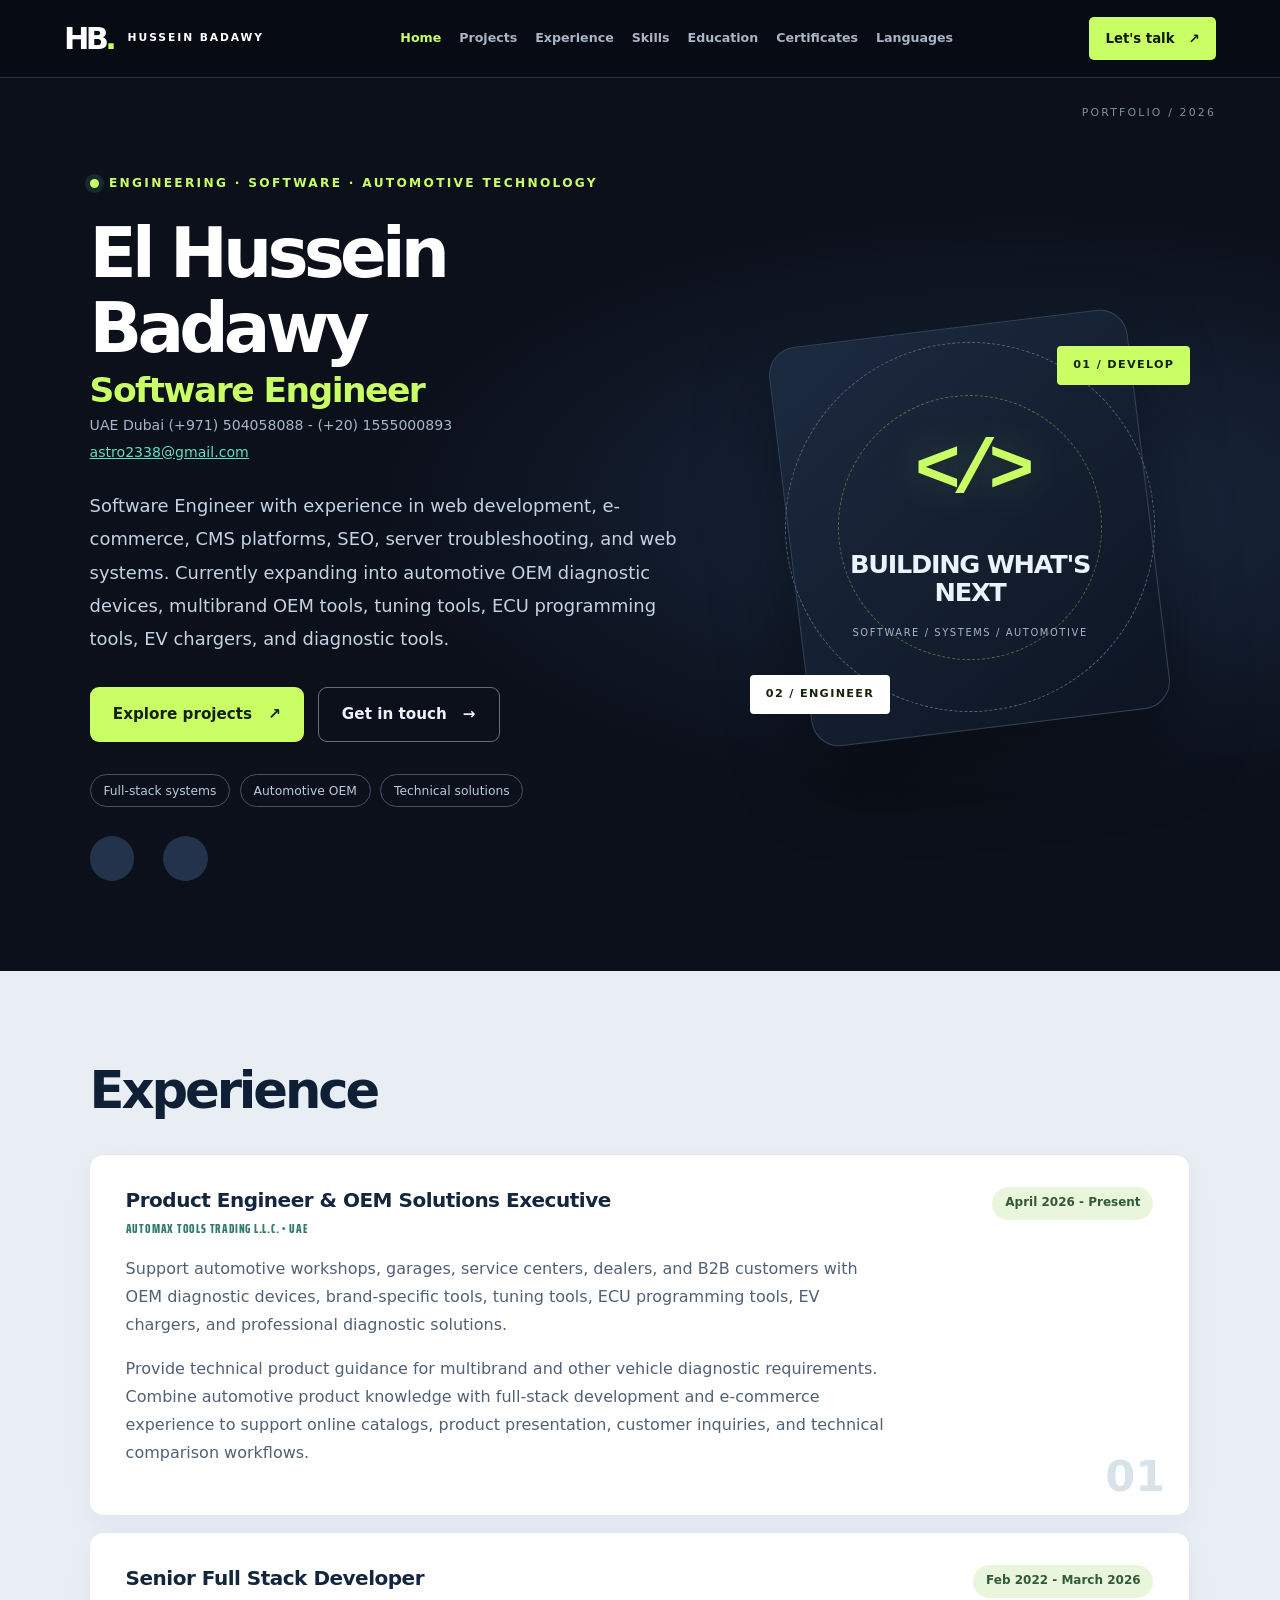
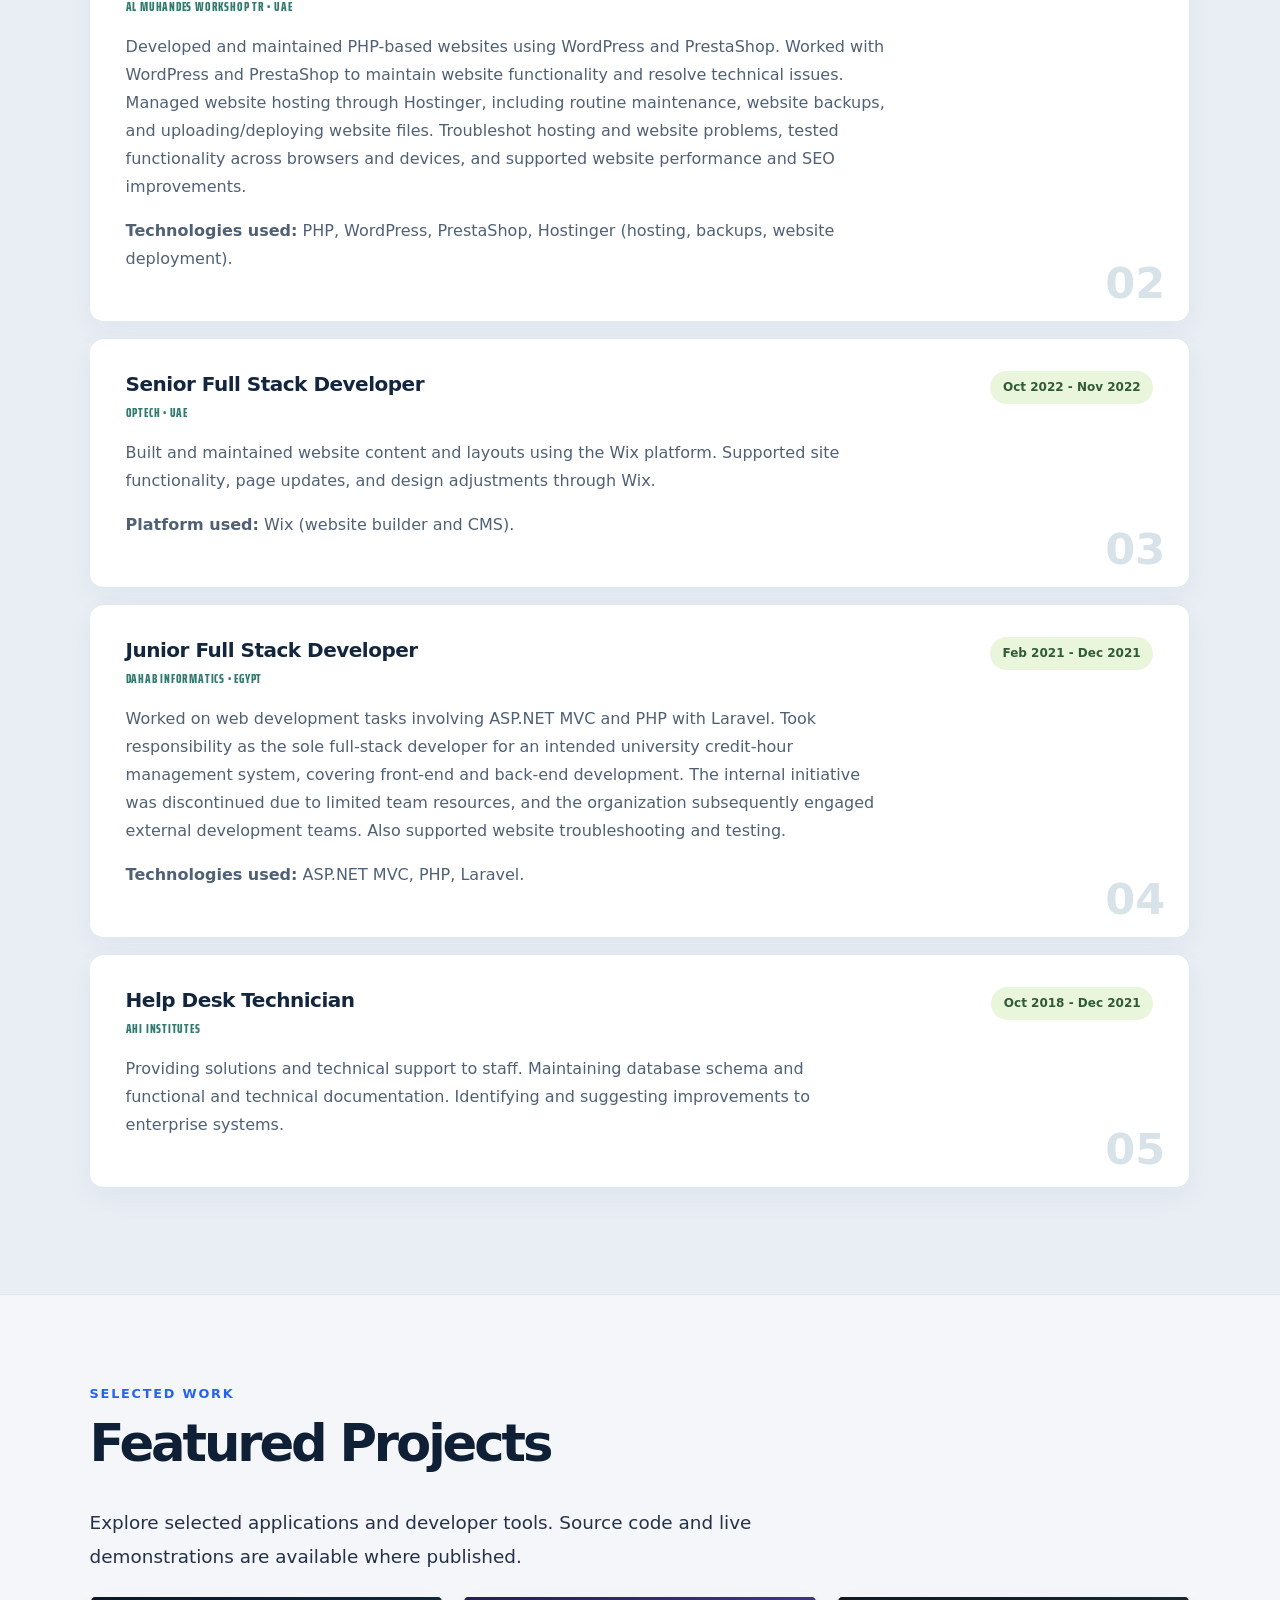
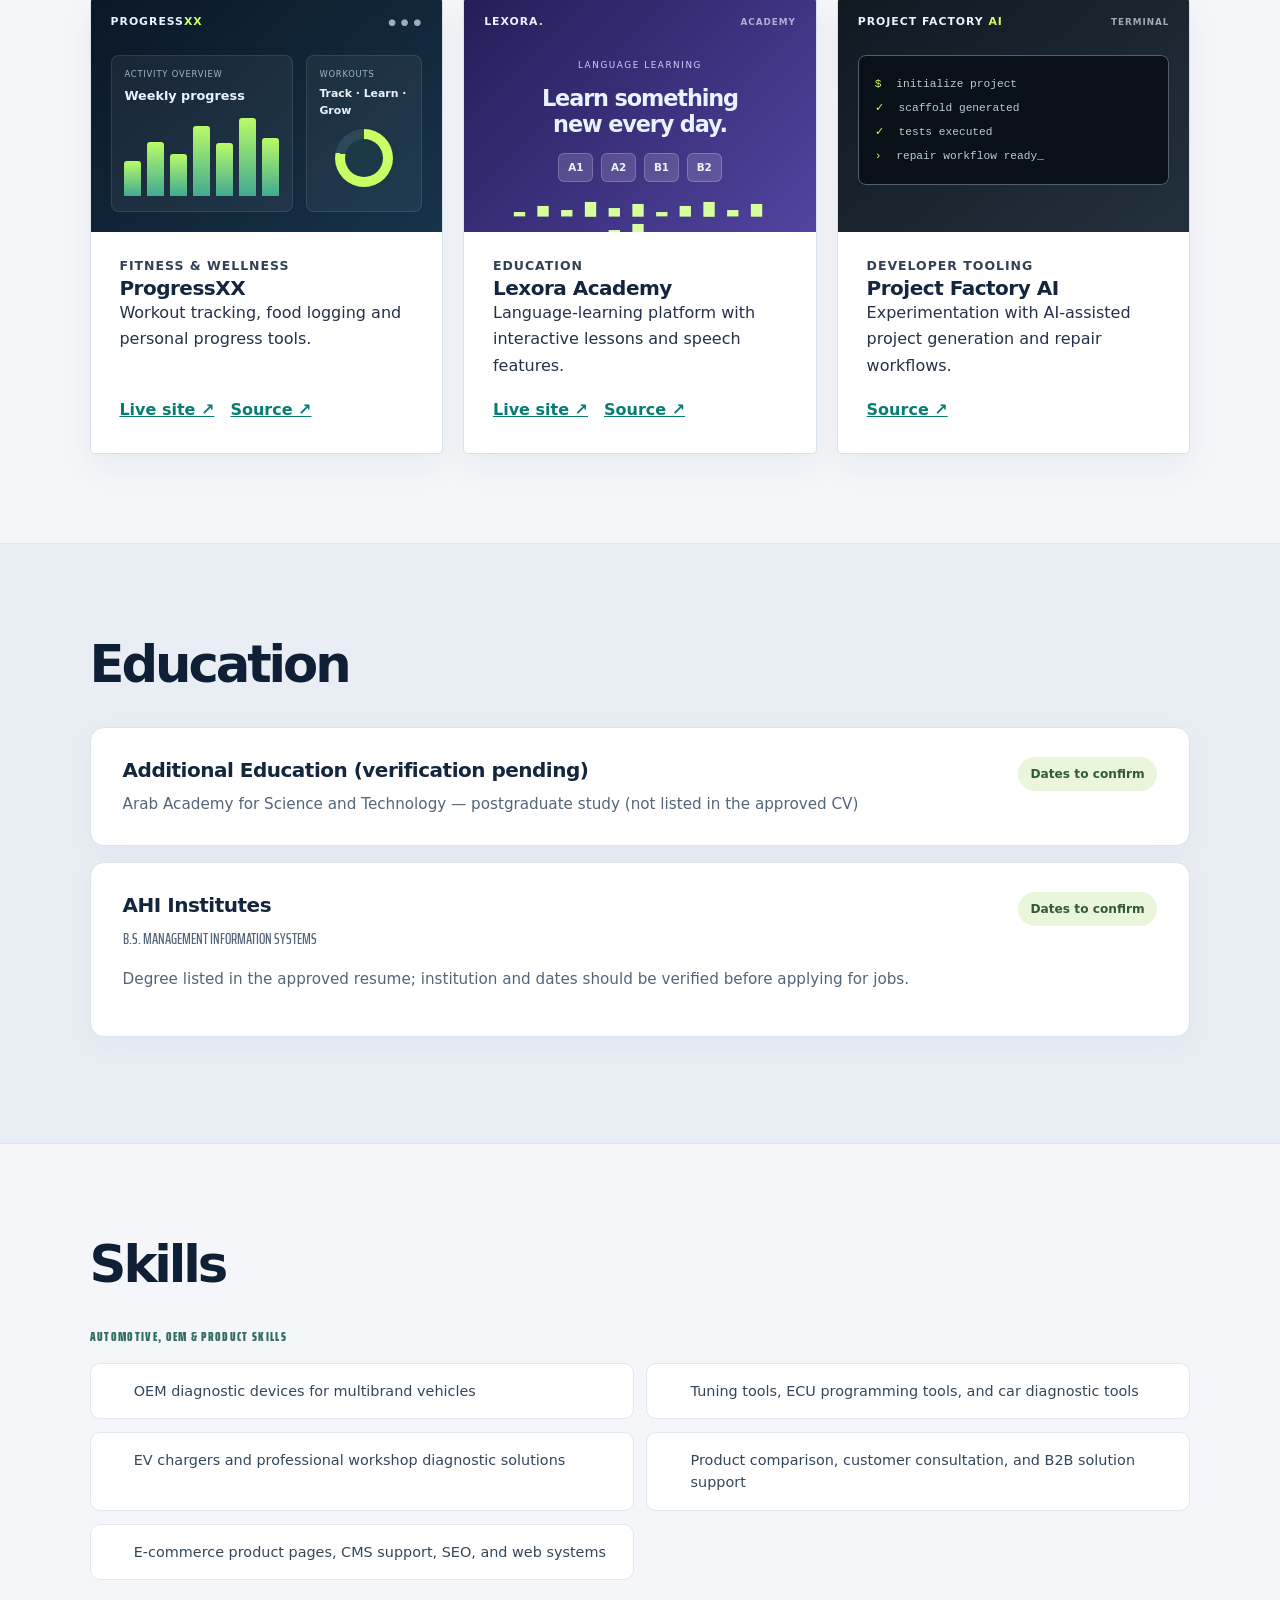
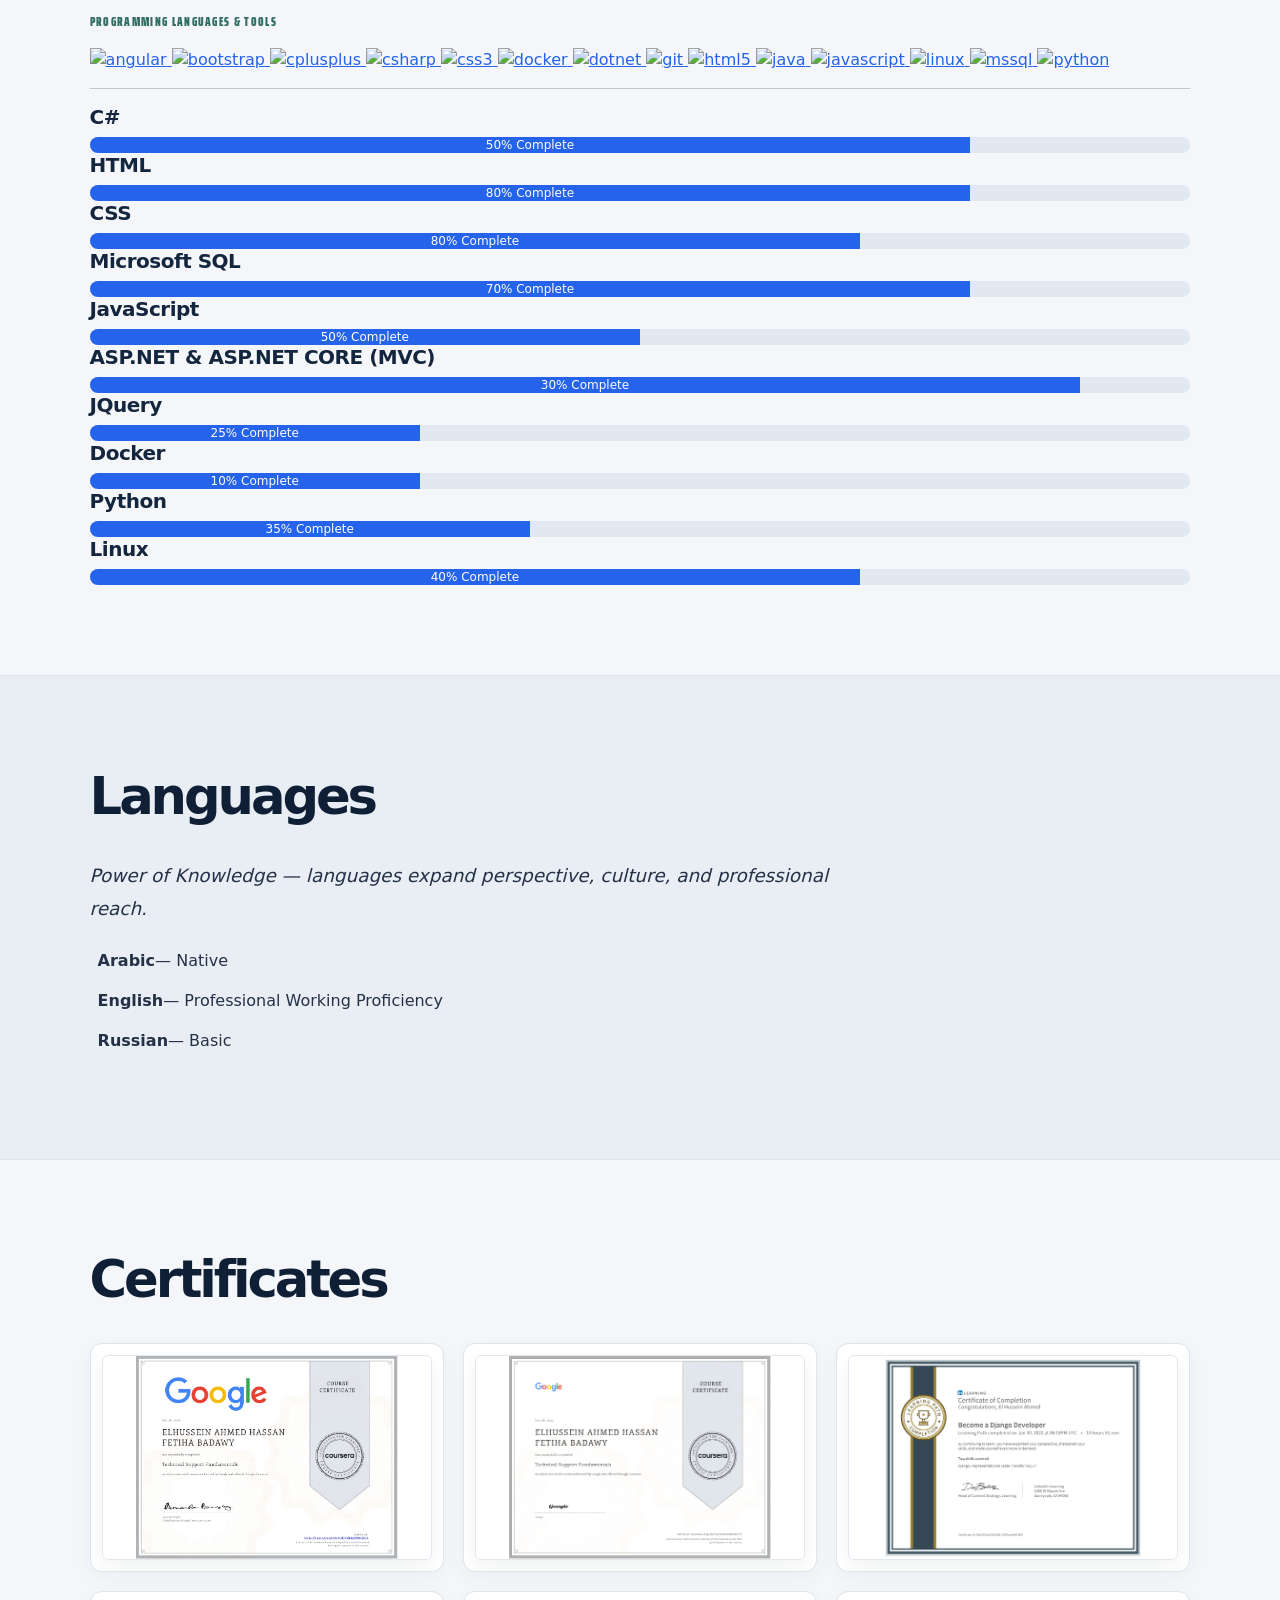
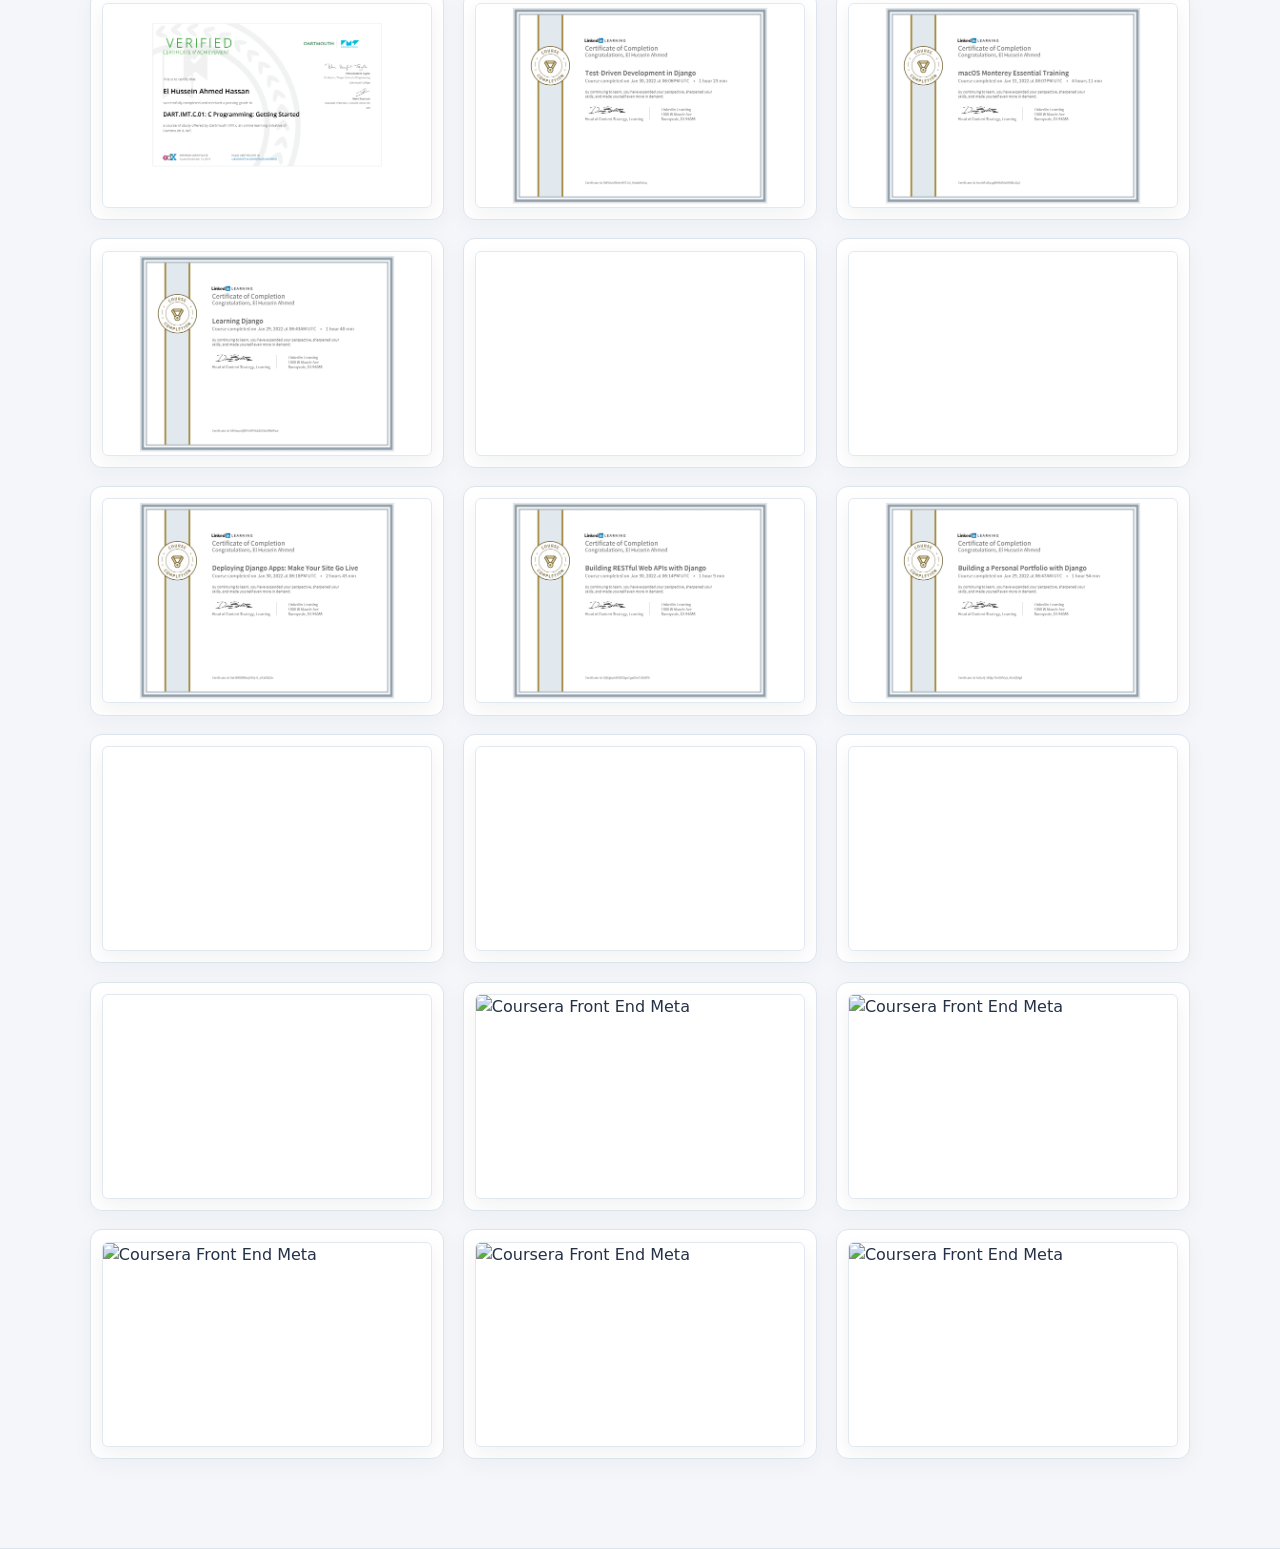
==== commit 78f2e910: "portfolio: align software engineer title and metadata with revised CV" ====
--- a/index.html
+++ b/index.html
@@ -3,14 +3,14 @@
     <head>
         <meta charset="utf-8" />
         <meta name="viewport" content="width=device-width, initial-scale=1,shrink-to-fit=no" />
-        <meta name="description" content="El Hussein Badawy - Product Engineer, OEM Solutions Executive, and Full Stack Developer" />
+        <meta name="description" content="Hussein Badawy — Software Engineer experienced in ASP.NET MVC, PHP, Laravel, WordPress, PrestaShop, Wix, and automotive OEM solutions." />
         <meta name="author" content="El Hussein Badawy" />
         <meta name="keywords" content="El Hussein Badawy, Hussein Badawy, Product Engineer, OEM Solutions Executive, Full Stack Developer, Automotive OEM Tools, Diagnostic Tools, UAE Developer">
-        <title>El Hussein Badawy | Product Engineer & Full Stack Developer</title>
+        <title>Hussein Badawy | Software Engineer</title>
         <link rel="icon" type="image/x-icon" href="assets/img/favicon.ico" />
         <meta property="og:title" content="El Hussein Badawy" />
         <meta property="og:type" content="profile" />
-        <meta property="og:description" content="Resume for El Hussein Badawy - Product Engineer, OEM Solutions Executive, and Full Stack Developer" />
+        <meta property="og:description" content="Hussein Badawy — Software Engineer with full-stack web development and automotive OEM solutions experience" />
         <meta property="og:image" content="https://3bhussein.github.io/assets/img/profile.jfif" />
 
         <meta name="theme-color" content="#080c14" />
@@ -20,7 +20,7 @@
         <meta name="twitter:image" content="https://3bhussein.github.io/assets/img/profile.jfif">
         <meta name="twitter:card" content="summary_large_image">
 
-        <script defer src="https://use.fontawesome.com/releases/v6.1.0/js/all.js" crossorigin="anonymous"></script>
+        <script async src="https://use.fontawesome.com/releases/v6.1.0/js/all.js" crossorigin="anonymous"></script>
         <link rel="preconnect" href="https://fonts.googleapis.com" />
         <link rel="preconnect" href="https://fonts.gstatic.com" crossorigin />
         <link href="https://fonts.googleapis.com/css2?family=Mulish:ital,wght@0,400;0,800;1,400;1,800&family=Saira+Extra+Condensed:wght@500;700&display=swap" rel="stylesheet" />
@@ -54,7 +54,7 @@
                     <h1 class="mb-0">
                         El Hussein Badawy
                         
-                        <span class="text-primary d-block">Product Engineer <em>&amp;</em> Developer</span>
+                        <span class="text-primary d-block">Software Engineer</span>
                     </h1>
                     <div class="subheading mb-4">
                       UAE Dubai (+971) 504058088 -  (+20) 1555000893
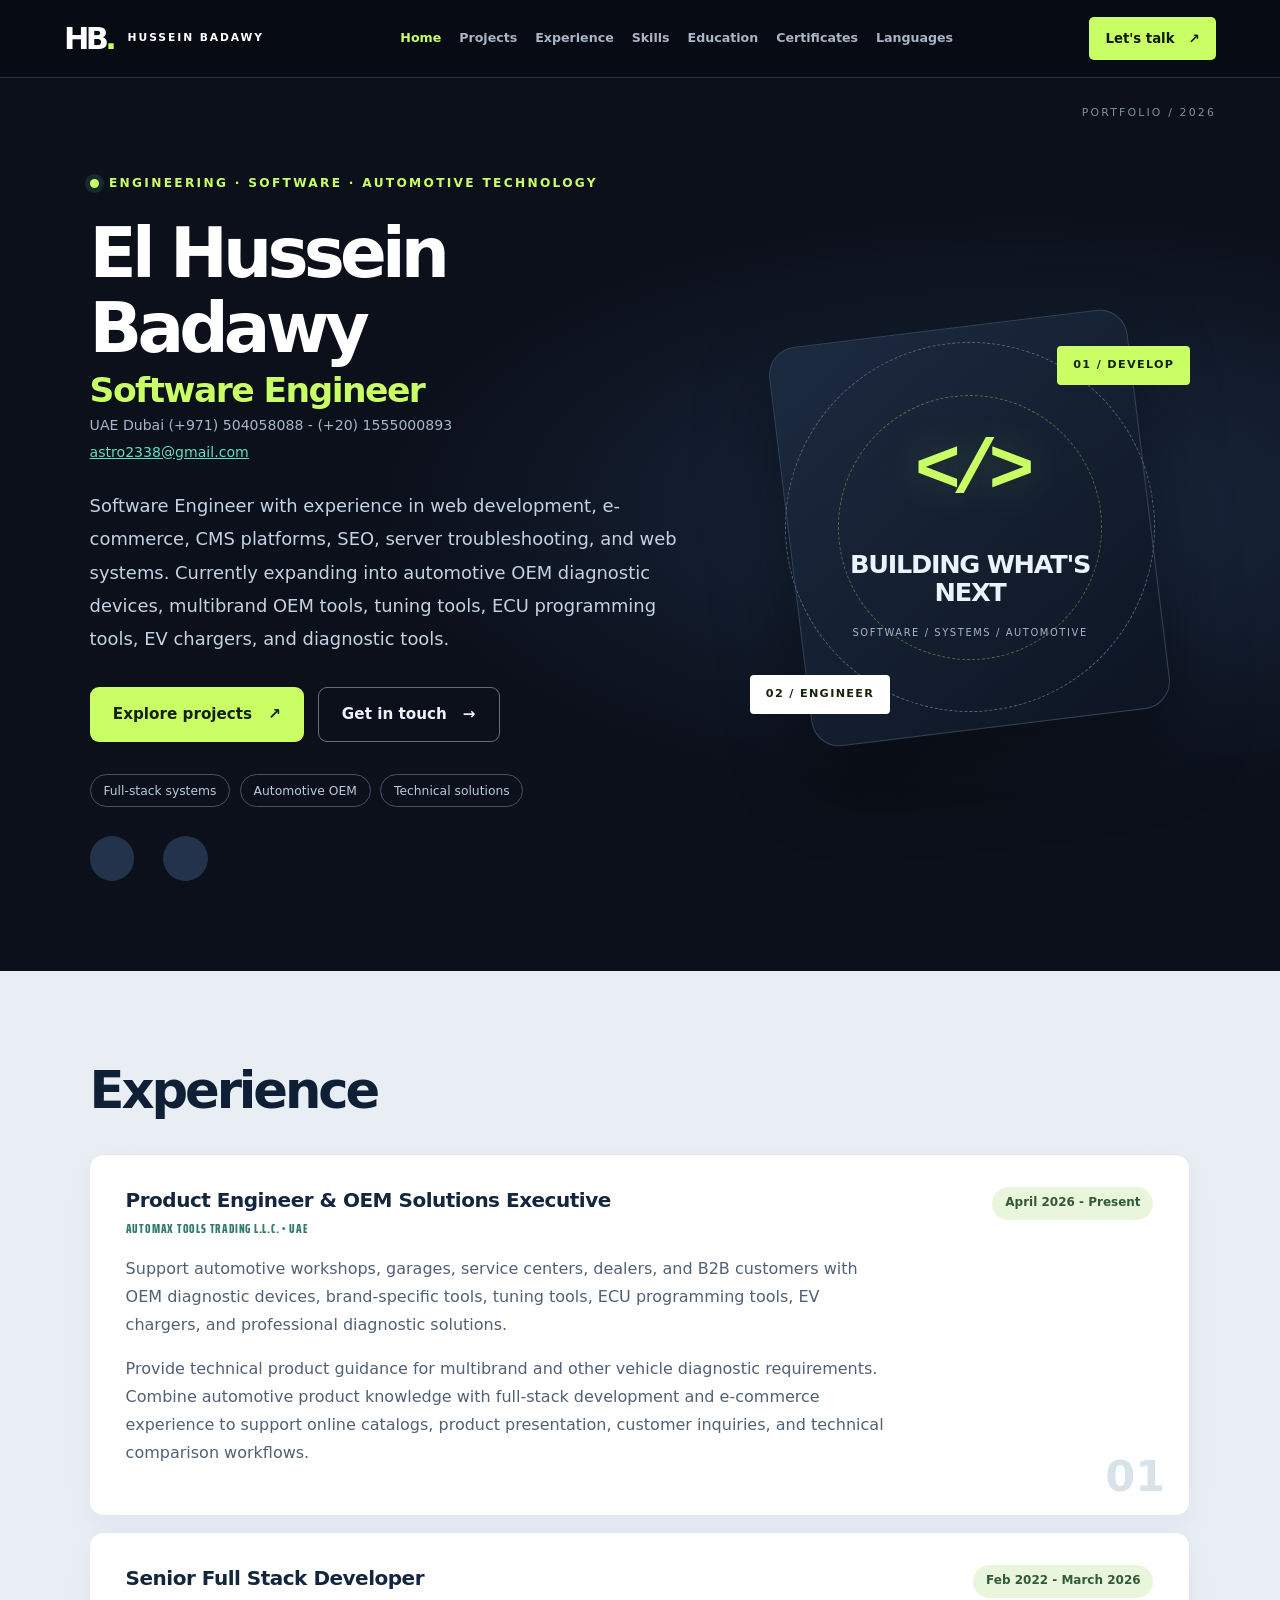
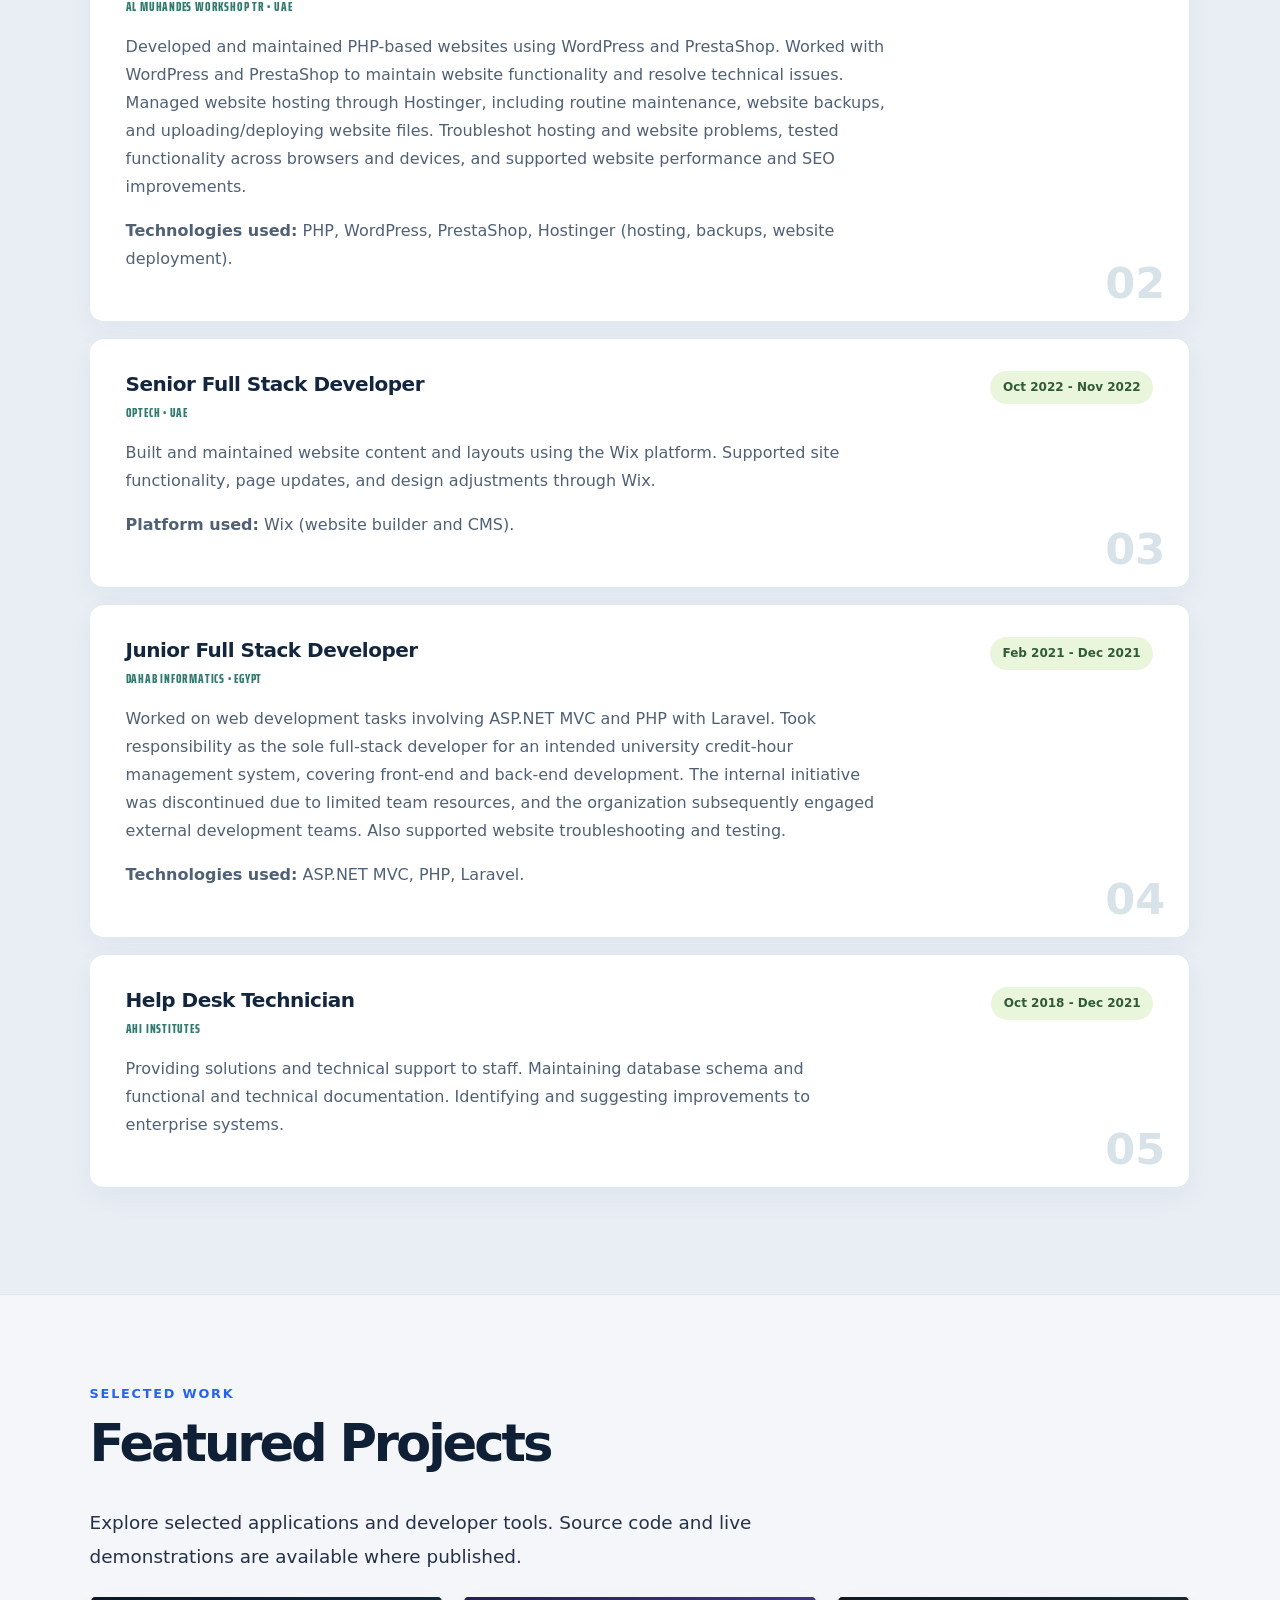
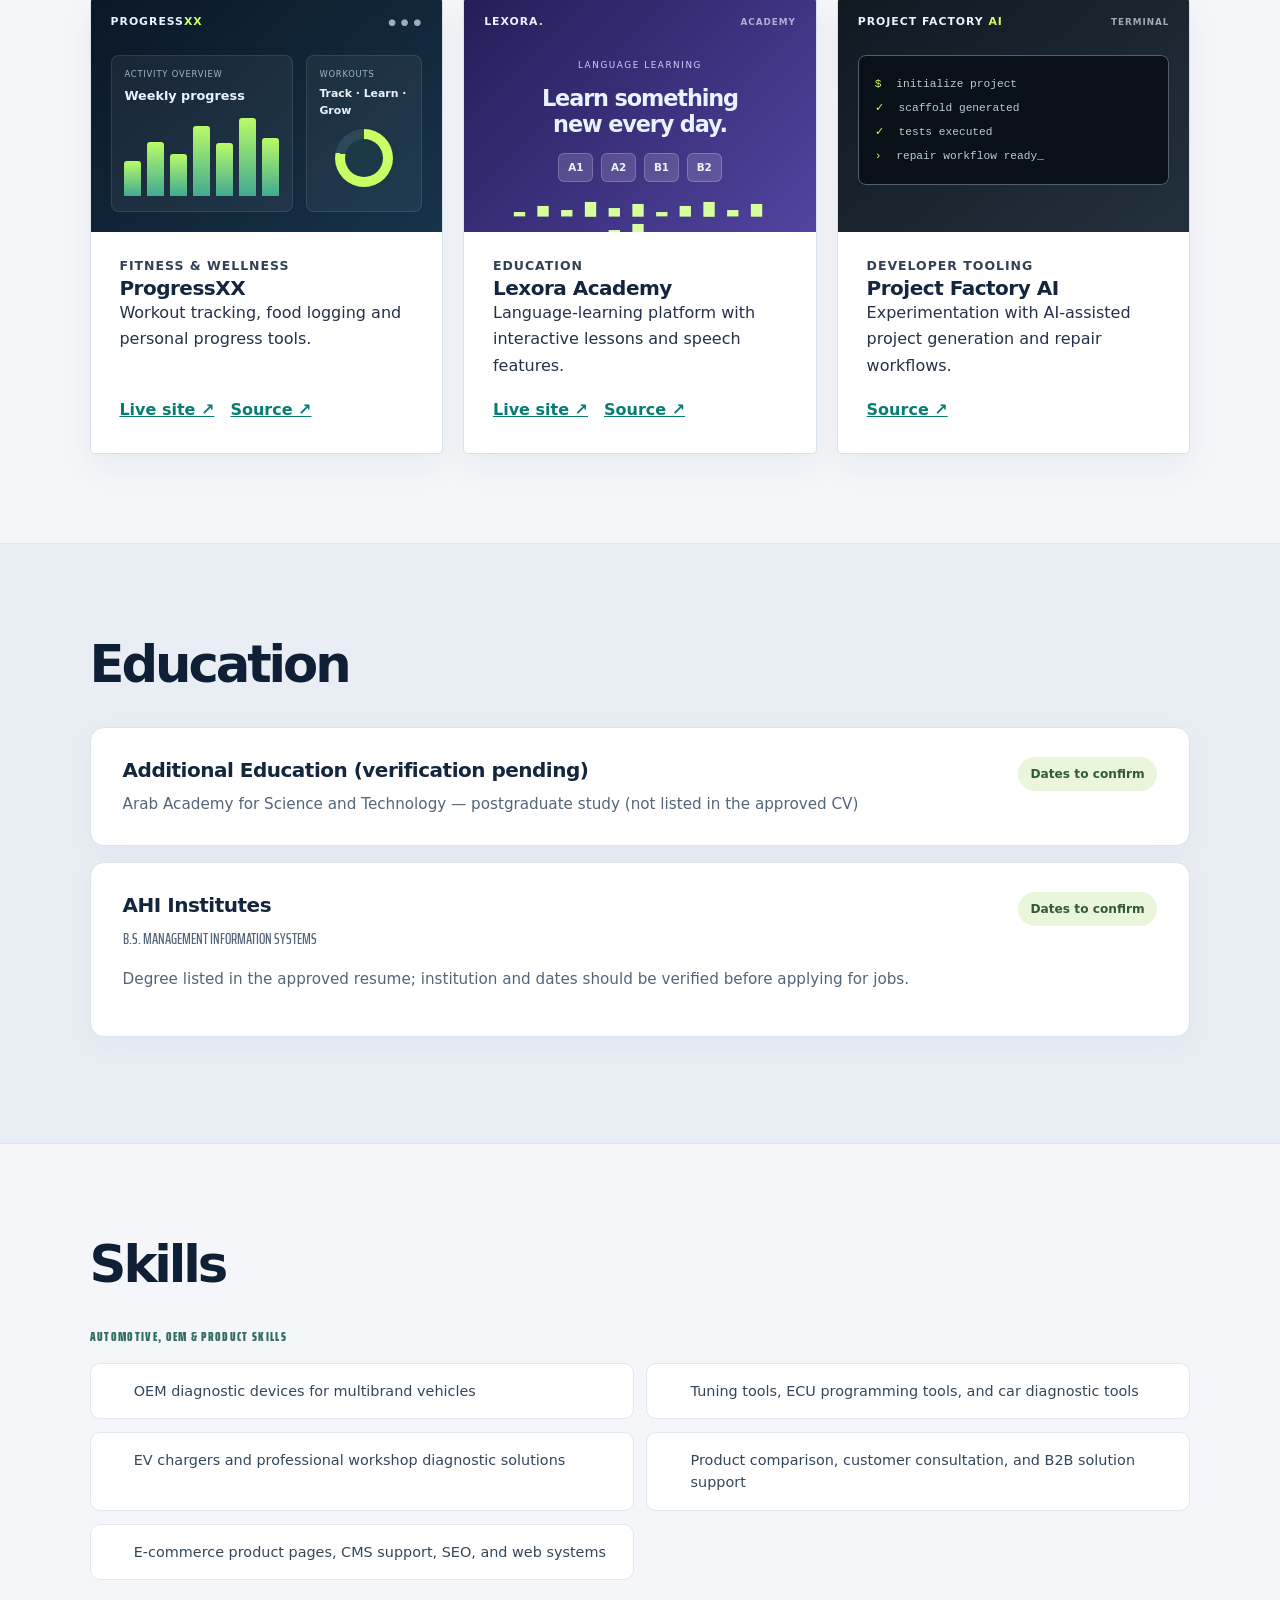
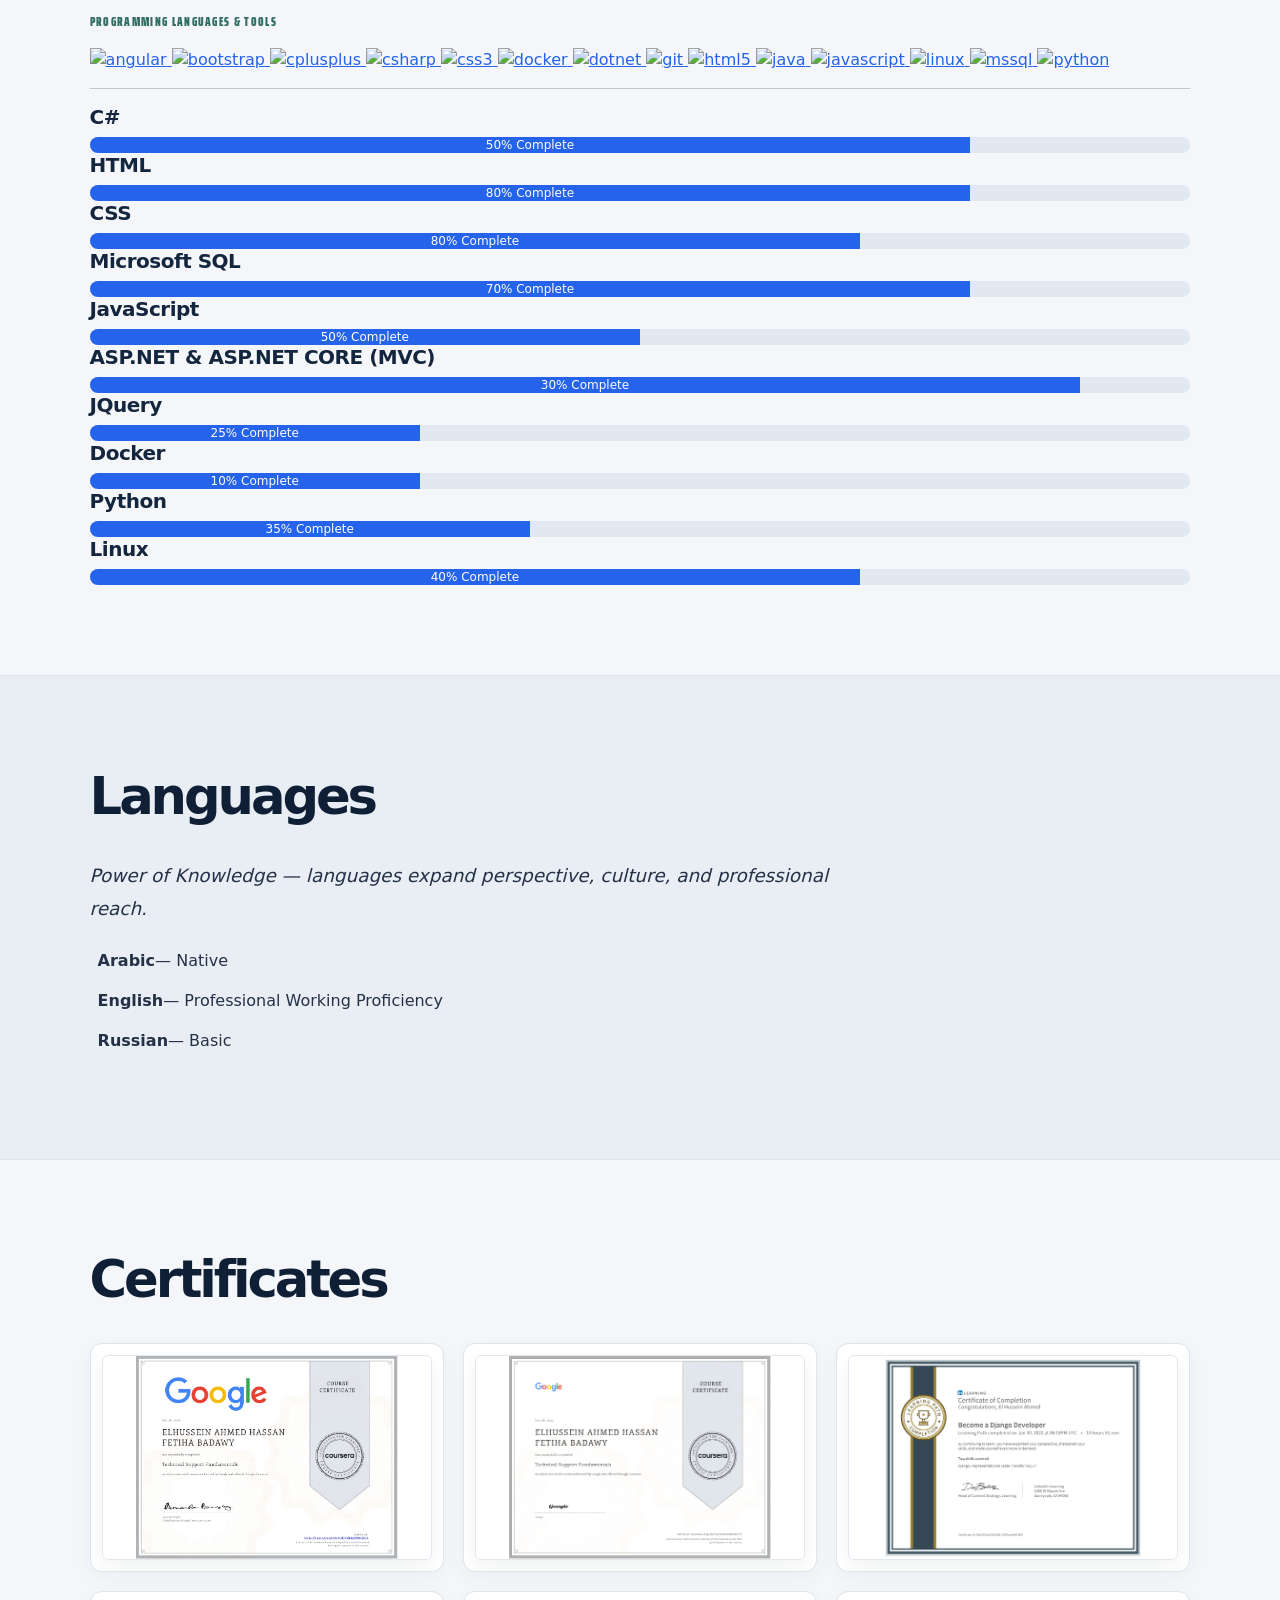
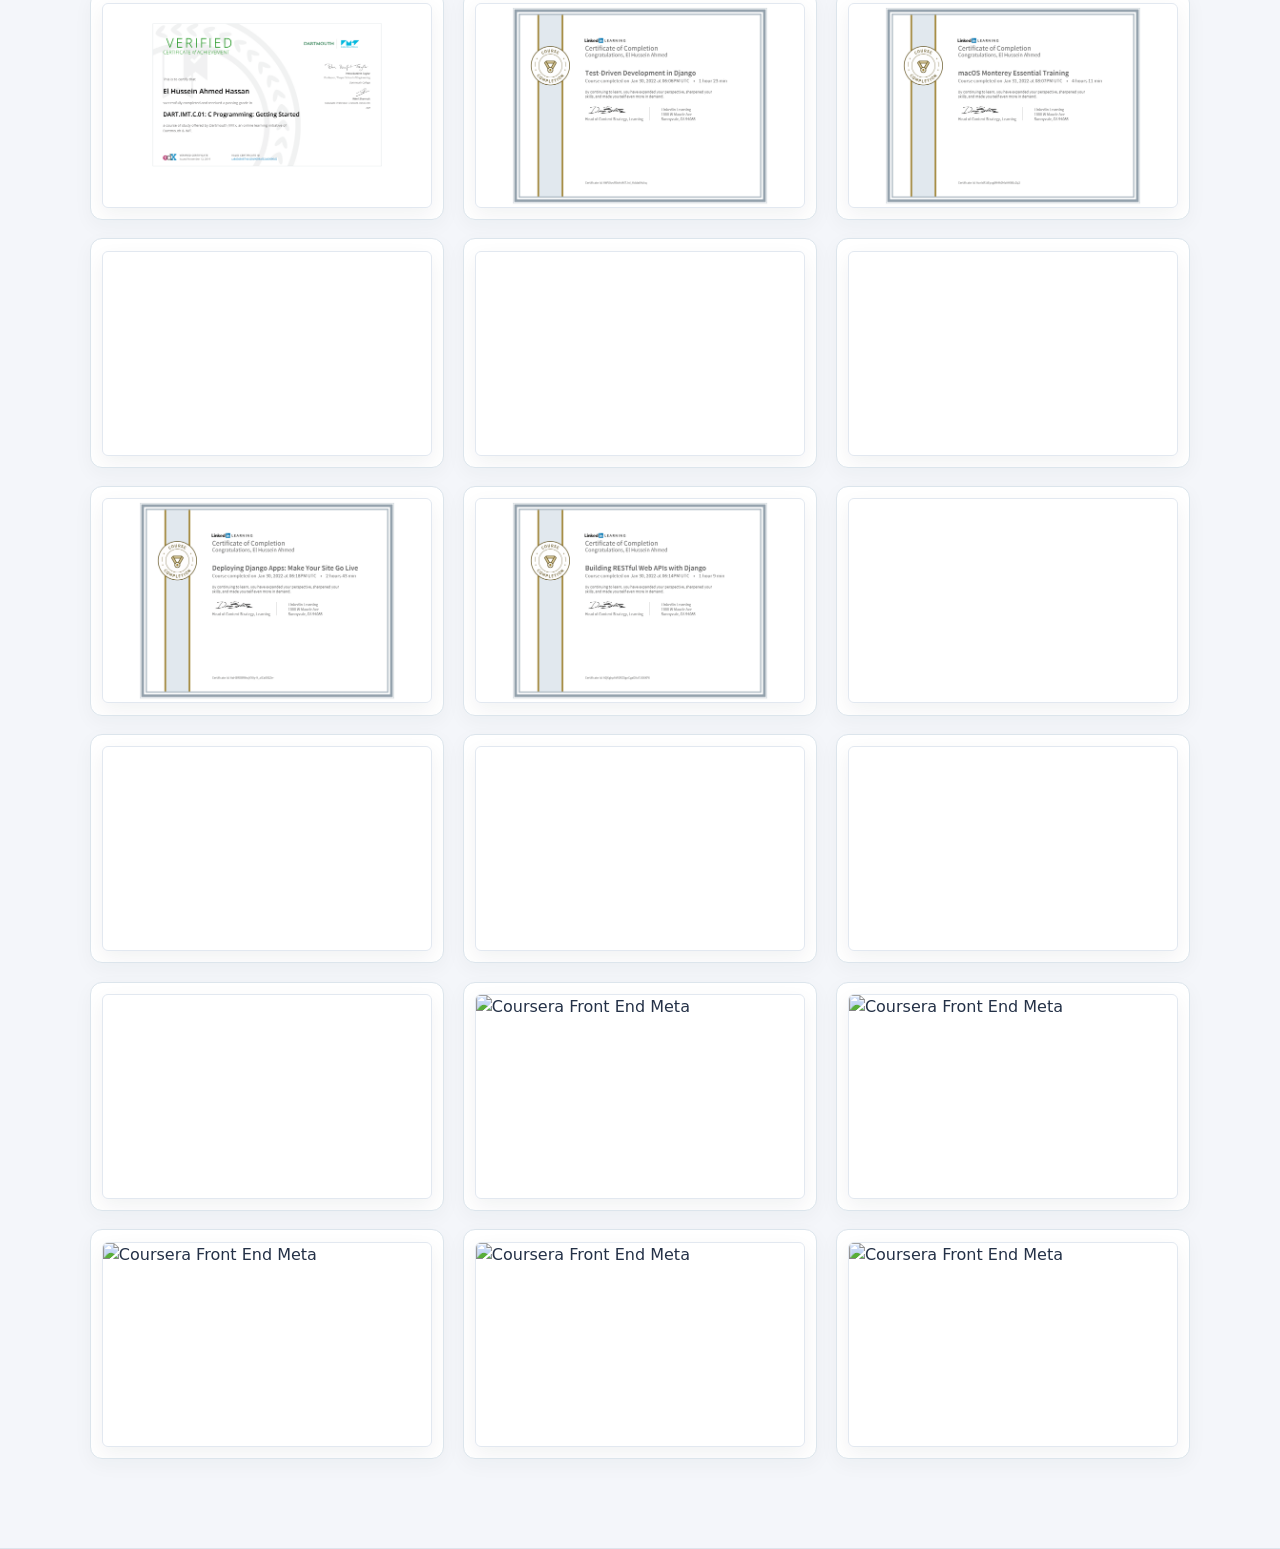
==== commit 389075b2: "perf: defer Google Fonts stylesheet on mobile first render" ====
--- a/index.html
+++ b/index.html
@@ -23,7 +23,8 @@
         <script async src="https://use.fontawesome.com/releases/v6.1.0/js/all.js" crossorigin="anonymous"></script>
         <link rel="preconnect" href="https://fonts.googleapis.com" />
         <link rel="preconnect" href="https://fonts.gstatic.com" crossorigin />
-        <link href="https://fonts.googleapis.com/css2?family=Mulish:ital,wght@0,400;0,800;1,400;1,800&family=Saira+Extra+Condensed:wght@500;700&display=swap" rel="stylesheet" />
+        <link rel="preload" href="https://fonts.googleapis.com/css2?family=Mulish:ital,wght@0,400;0,800;1,400;1,800&family=Saira+Extra+Condensed:wght@500;700&display=swap" as="style" onload="this.onload=null;this.rel='stylesheet'" />
+        <noscript><link href="https://fonts.googleapis.com/css2?family=Mulish:ital,wght@0,400;0,800;1,400;1,800&family=Saira+Extra+Condensed:wght@500;700&display=swap" rel="stylesheet" /></noscript>
   <!-- Flag Lib -->
         <link rel="preload" as="style" href="https://cdnjs.cloudflare.com/ajax/libs/flag-icon-css/6.6.6/css/flag-icons.min.css" onload="this.onload=null;this.rel='stylesheet'" />
         <noscript><link rel="stylesheet" href="https://cdnjs.cloudflare.com/ajax/libs/flag-icon-css/6.6.6/css/flag-icons.min.css" /></noscript>
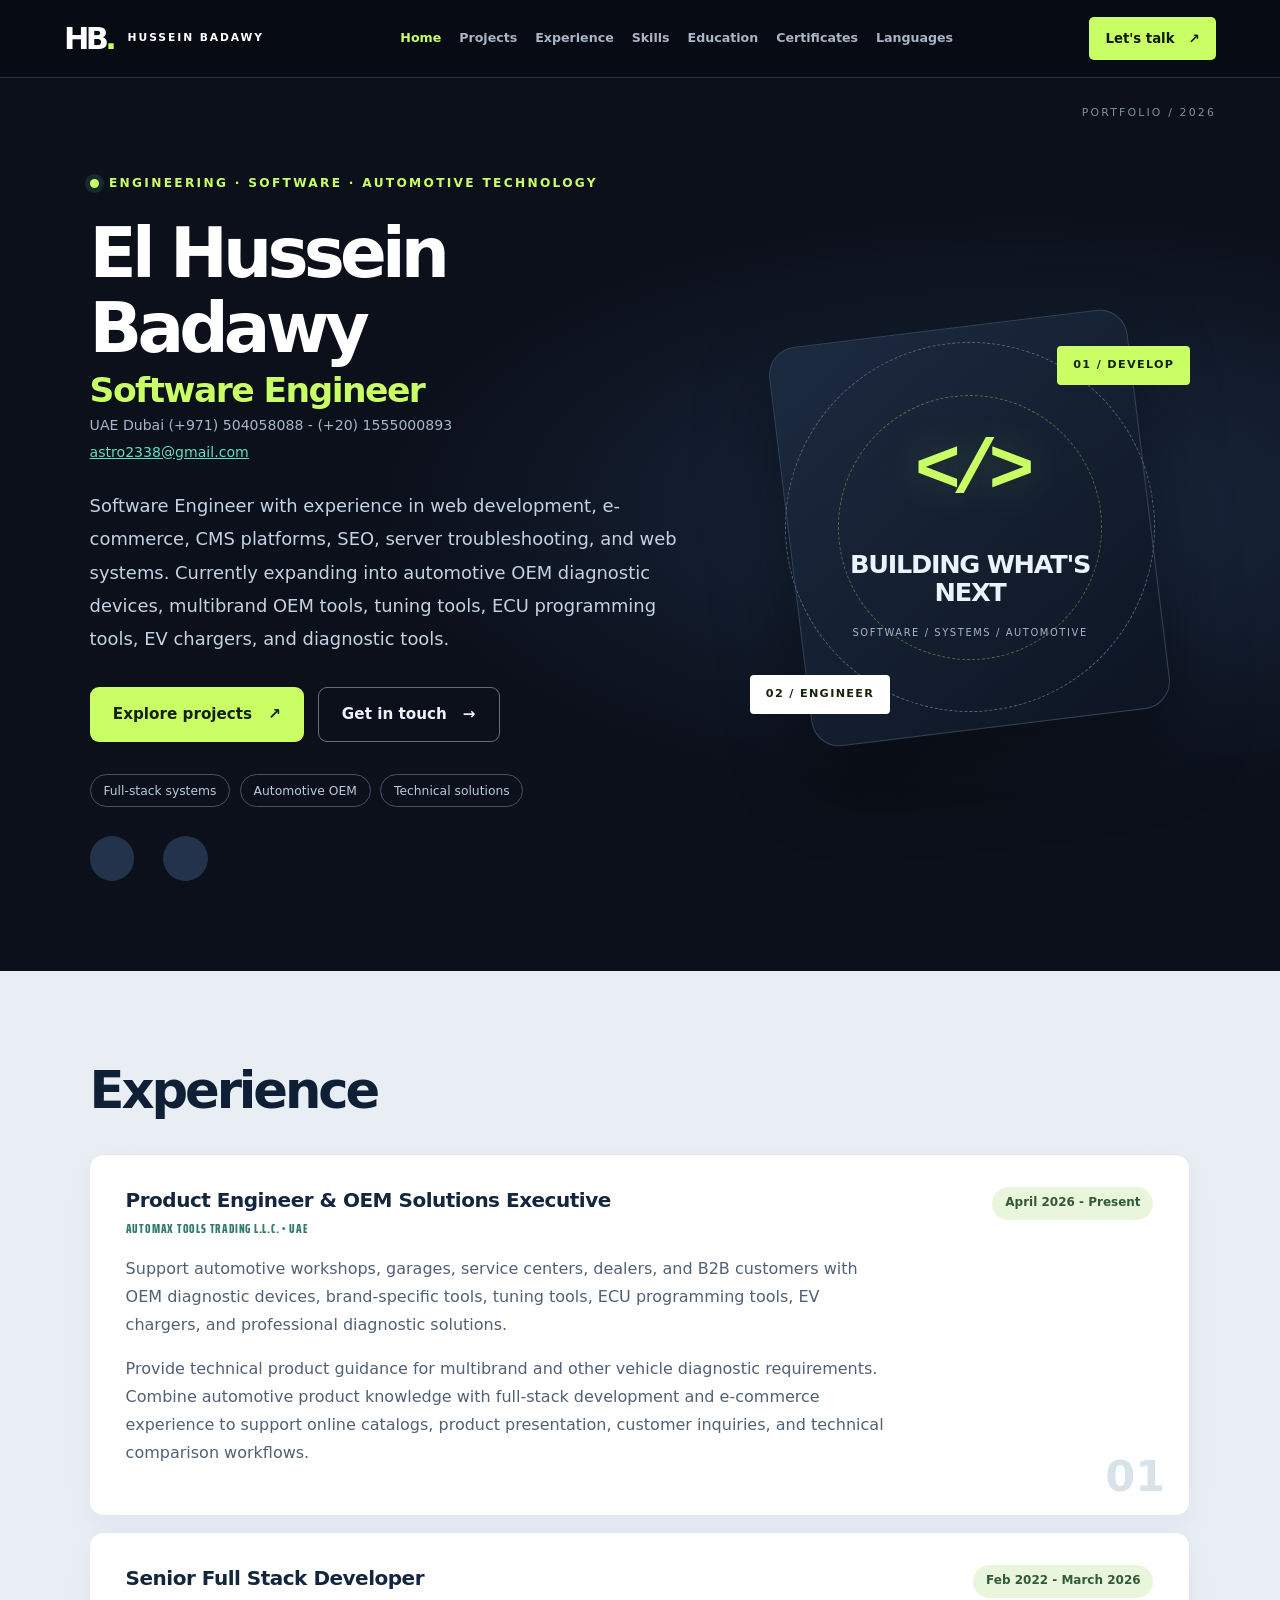
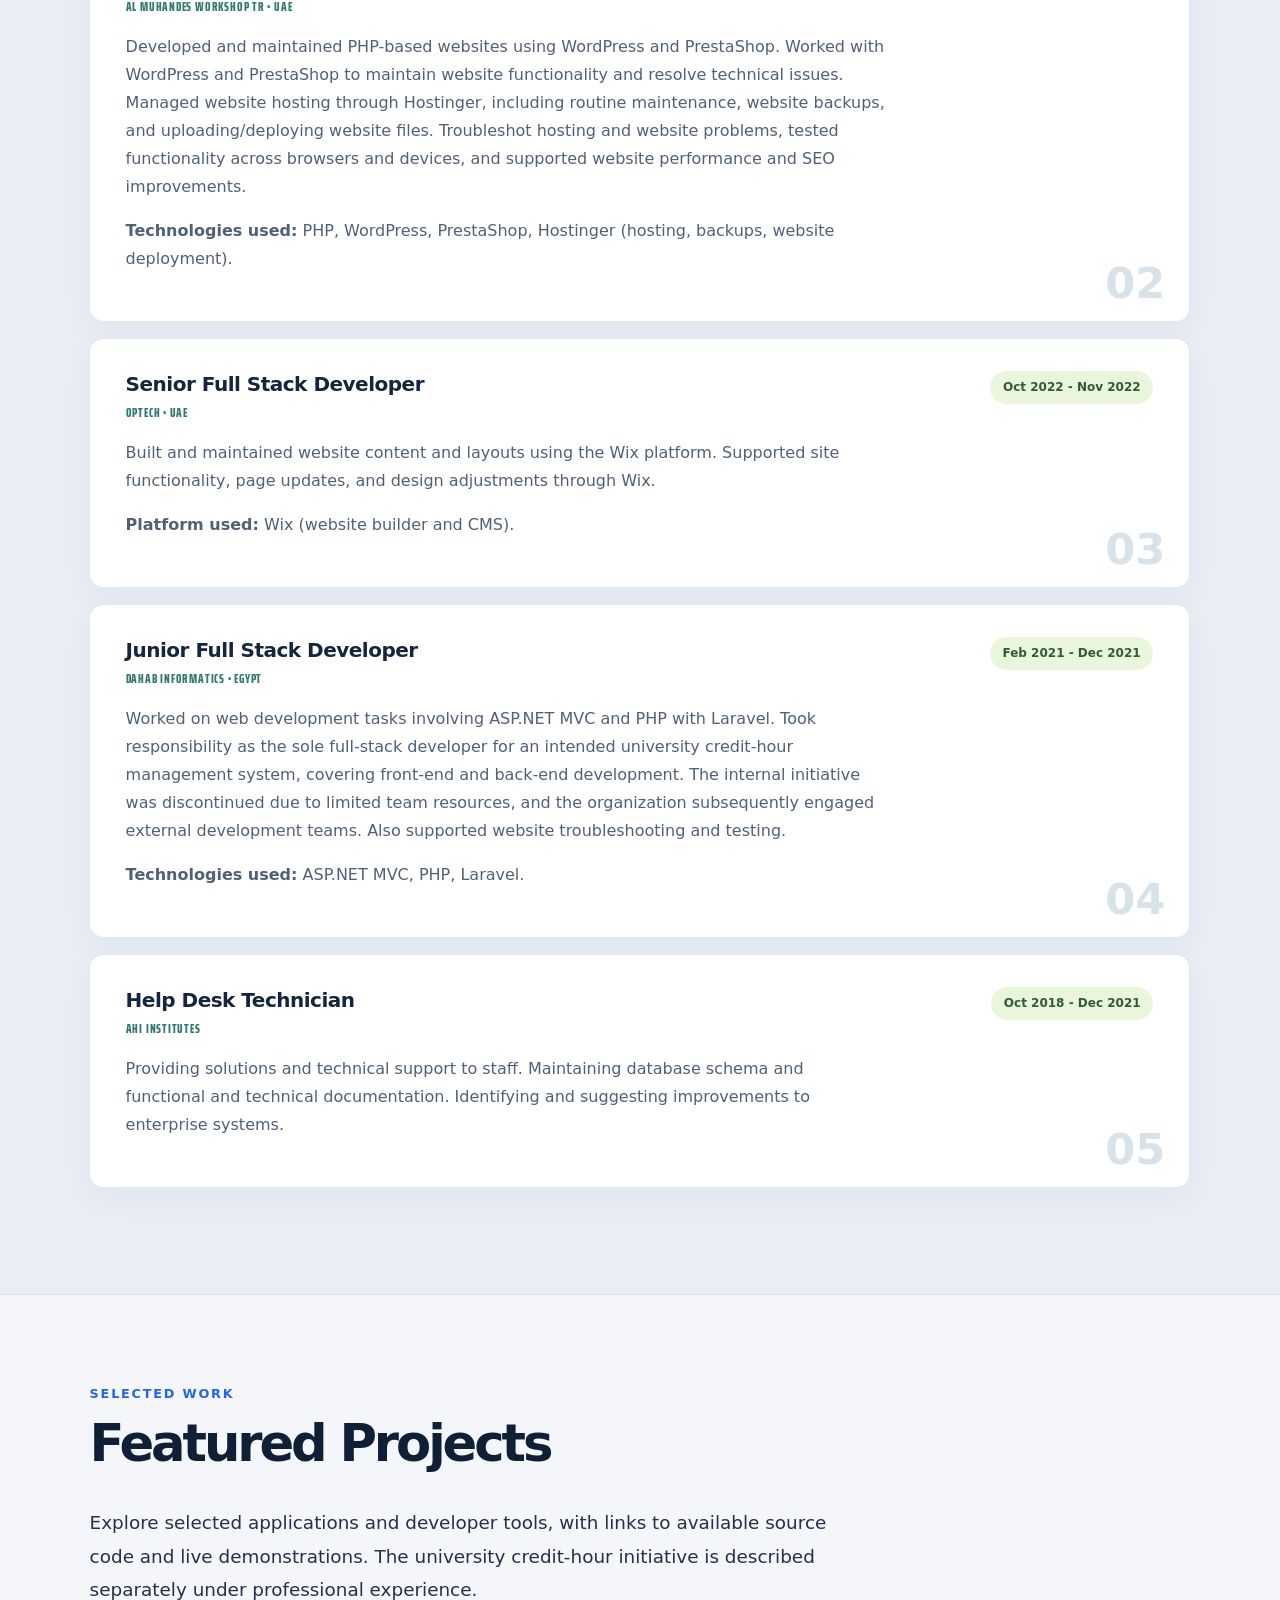
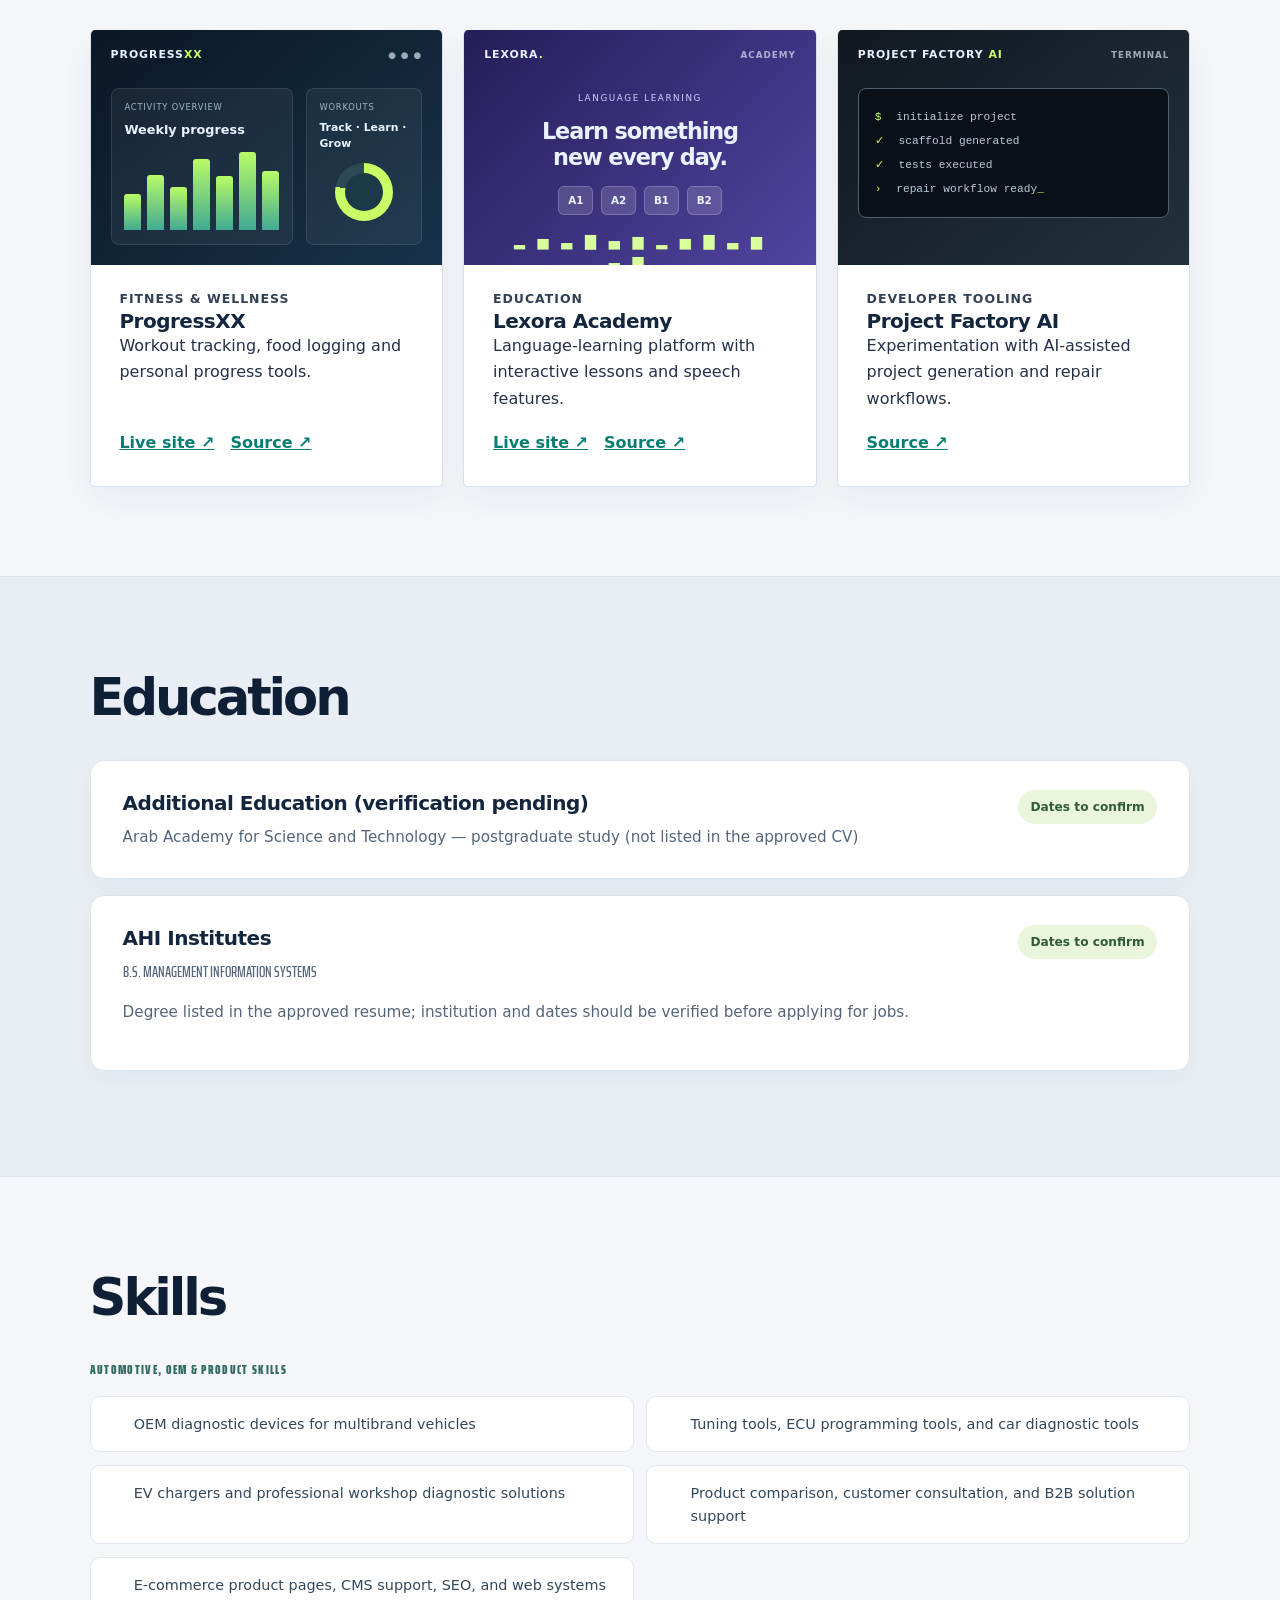
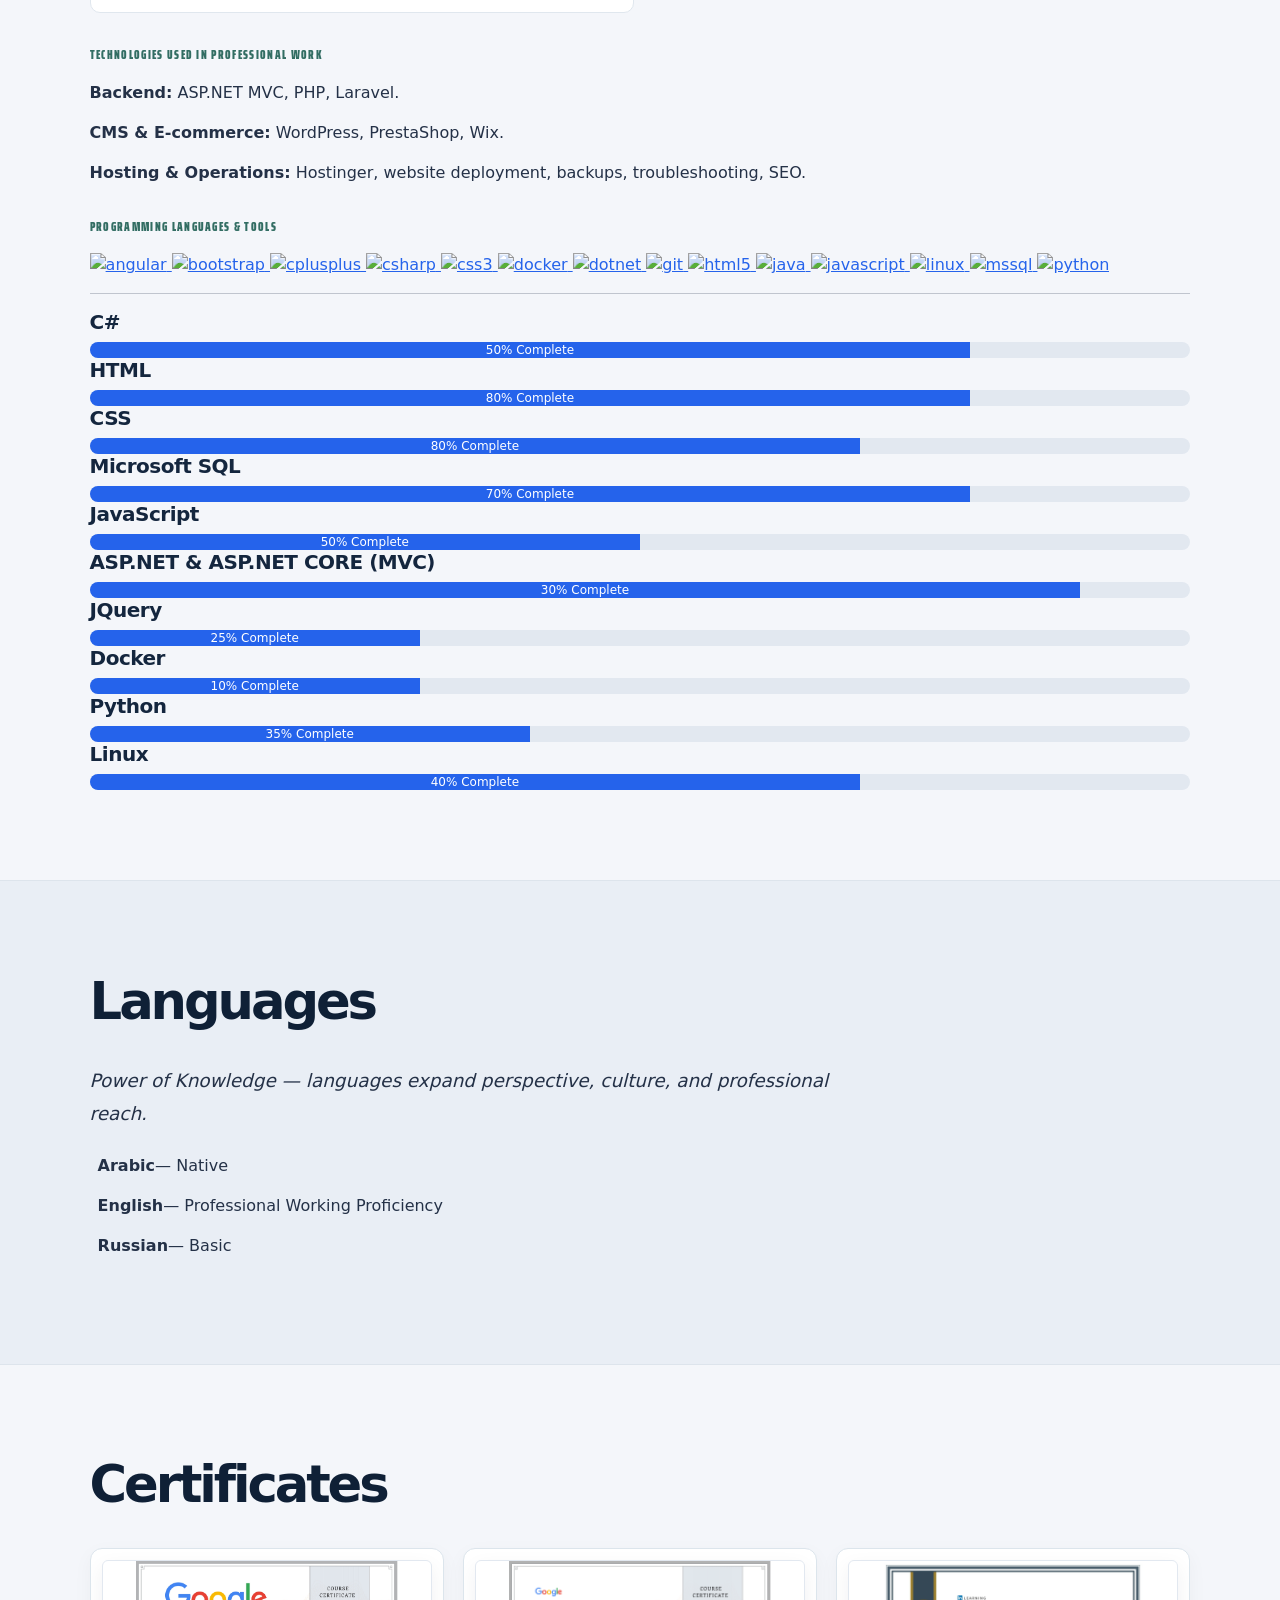
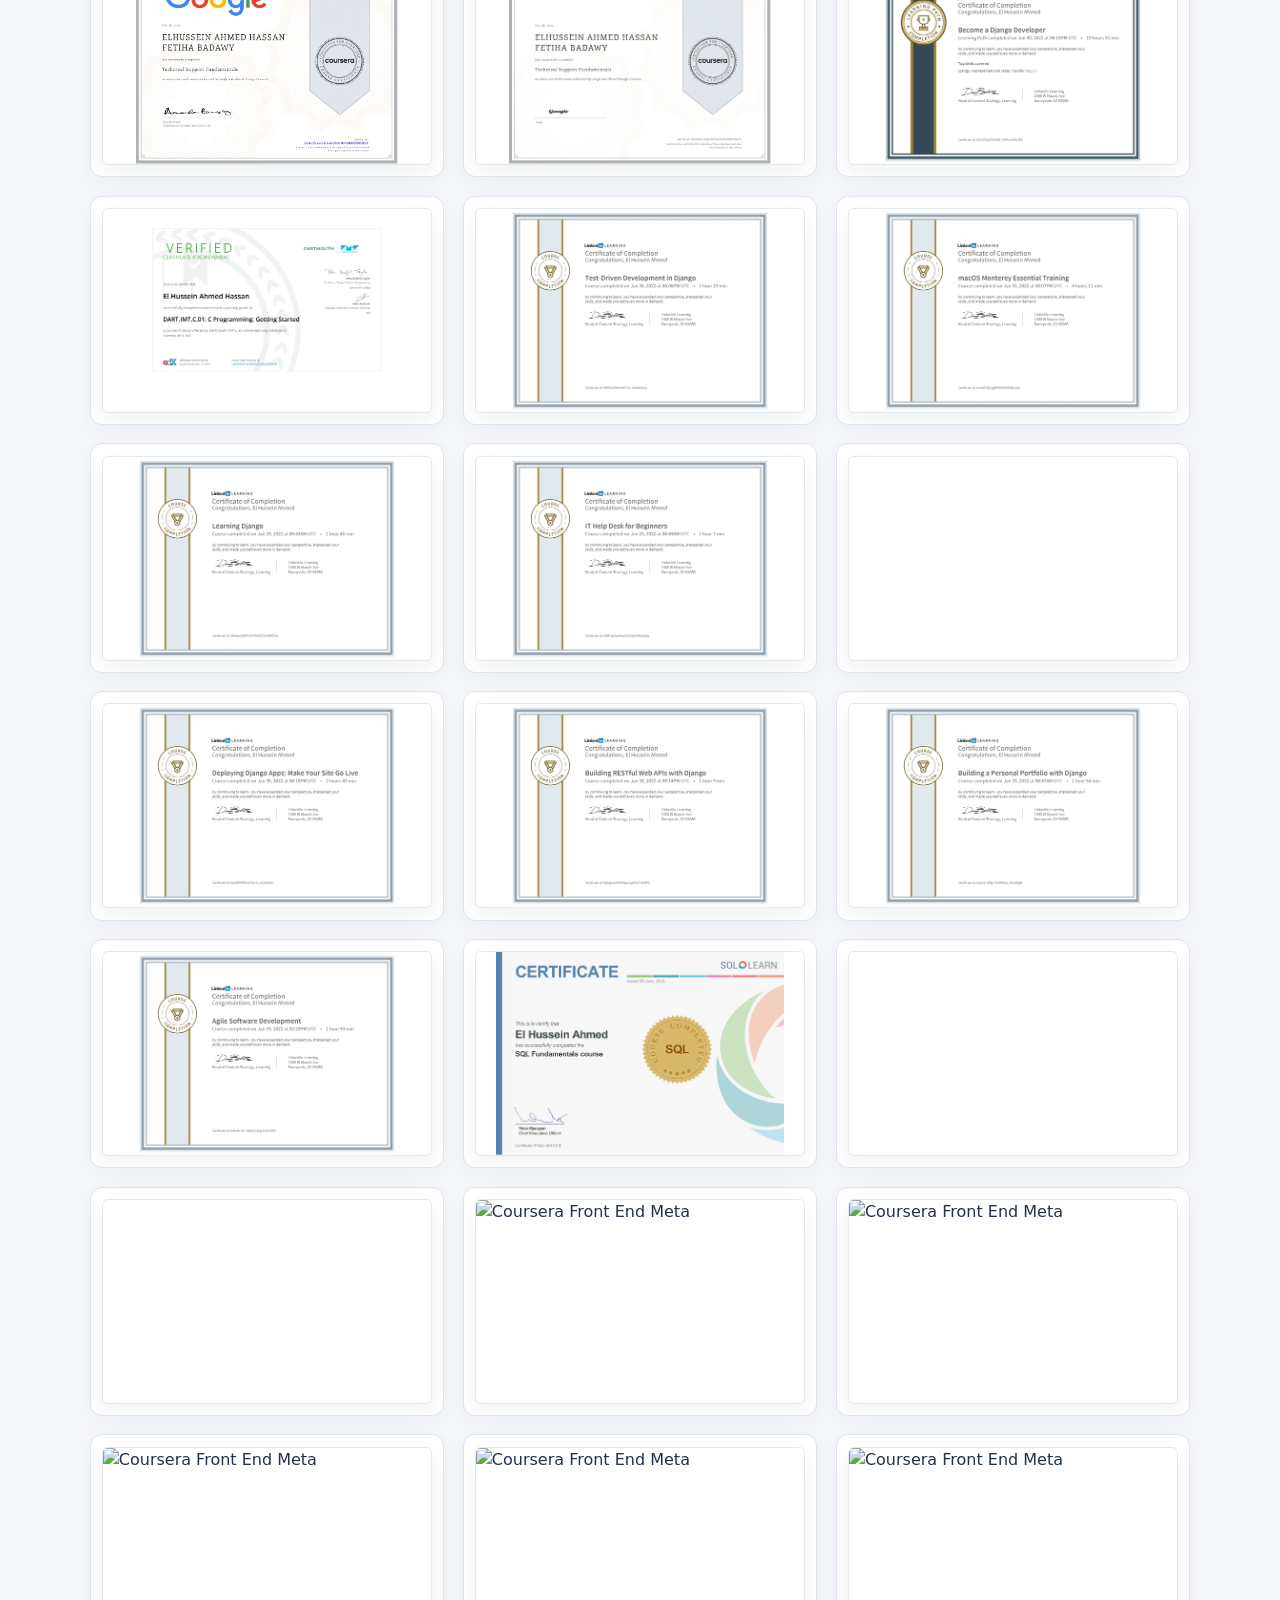
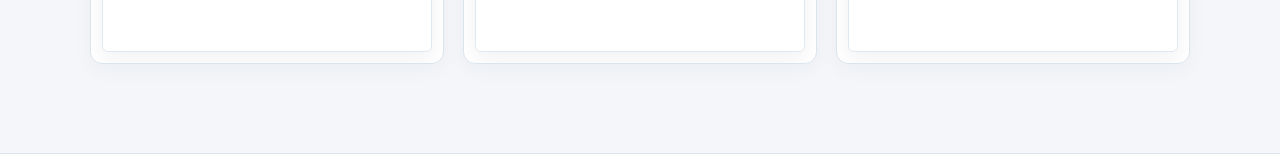
==== commit 4358dbc8: "portfolio: highlight verified professional tech stack and clarify project scope" ====
--- a/index.html
+++ b/index.html
@@ -172,7 +172,7 @@
  <div class="resume-section-content">
  <div class="pro-eyebrow">Selected work</div>
  <h2 id="projects-title" class="mb-3">Featured Projects</h2>
- <p class="lead mb-4">Explore selected applications and developer tools. Source code and live demonstrations are available where published.</p>
+ <p class="lead mb-4">Explore selected applications and developer tools, with links to available source code and live demonstrations. The university credit-hour initiative is described separately under professional experience.</p>
  <div class="pro-project-grid">
  <article class="pro-project v4-project-card"><div class="v4-preview v4-progress" role="img" aria-label="Stylized interface illustration, not a live screenshot"><div class="v4-preview-top"><span>PROGRESS<span class="v4-highlight">XX</span></span><span class="v4-preview-dots">● ● ●</span></div><div class="v4-progress-grid"><div><small>ACTIVITY OVERVIEW</small><strong>Weekly progress</strong><div class="v4-chart"><i style="height:45%"></i><i style="height:70%"></i><i style="height:55%"></i><i style="height:90%"></i><i style="height:68%"></i><i style="height:100%"></i><i style="height:75%"></i></div></div><div class="v4-progress-side"><small>WORKOUTS</small><strong>Track · Learn · Grow</strong><span class="v4-faux-ring"></span></div></div></div><div class="v4-project-body"><span class="pro-project-type">Fitness &amp; wellness</span><h3>ProgressXX</h3><p>Workout tracking, food logging and personal progress tools.</p><div class="pro-project-actions"><a href="https://3bhussein.github.io/ProgressXX-Web/" target="_blank" rel="noopener noreferrer">Live site ↗</a><a href="https://github.com/3bHussein/ProgressXX" target="_blank" rel="noopener noreferrer">Source ↗</a></div></div></article>
  <article class="pro-project v4-project-card"><div class="v4-preview v4-lexora" role="img" aria-label="Stylized interface illustration, not a live screenshot"><div class="v4-preview-top"><span>LEXORA<span class="v4-highlight">.</span></span><span>ACADEMY</span></div><div class="v4-language-panel"><span class="v4-language-chip">LANGUAGE LEARNING</span><strong>Learn something<br>new every day.</strong><div class="v4-levels"><span>A1</span><span>A2</span><span>B1</span><span>B2</span></div><div class="v4-waveform">▂ ▅ ▃ ▇ ▄ ▆ ▂ ▅ ▇ ▃ ▆ ▄ ▇ ▂</div></div></div><div class="v4-project-body"><span class="pro-project-type">Education</span><h3>Lexora Academy</h3><p>Language-learning platform with interactive lessons and speech features.</p><div class="pro-project-actions"><a href="https://3bhussein.github.io/Lexora-Academy/" target="_blank" rel="noopener noreferrer">Live site ↗</a><a href="https://github.com/3bHussein/Lexora-Academy" target="_blank" rel="noopener noreferrer">Source ↗</a></div></div></article>
@@ -231,6 +231,10 @@
                         </li>
                     </ul>
 
+                    <div class="subheading mb-3">Technologies Used in Professional Work</div>
+                    <p><strong>Backend:</strong> ASP.NET MVC, PHP, Laravel.</p>
+                    <p><strong>CMS &amp; E-commerce:</strong> WordPress, PrestaShop, Wix.</p>
+                    <p><strong>Hosting &amp; Operations:</strong> Hostinger, website deployment, backups, troubleshooting, SEO.</p>
                     <div class="subheading mb-3">Programming Languages &amp; Tools</div>
          
                     <div>
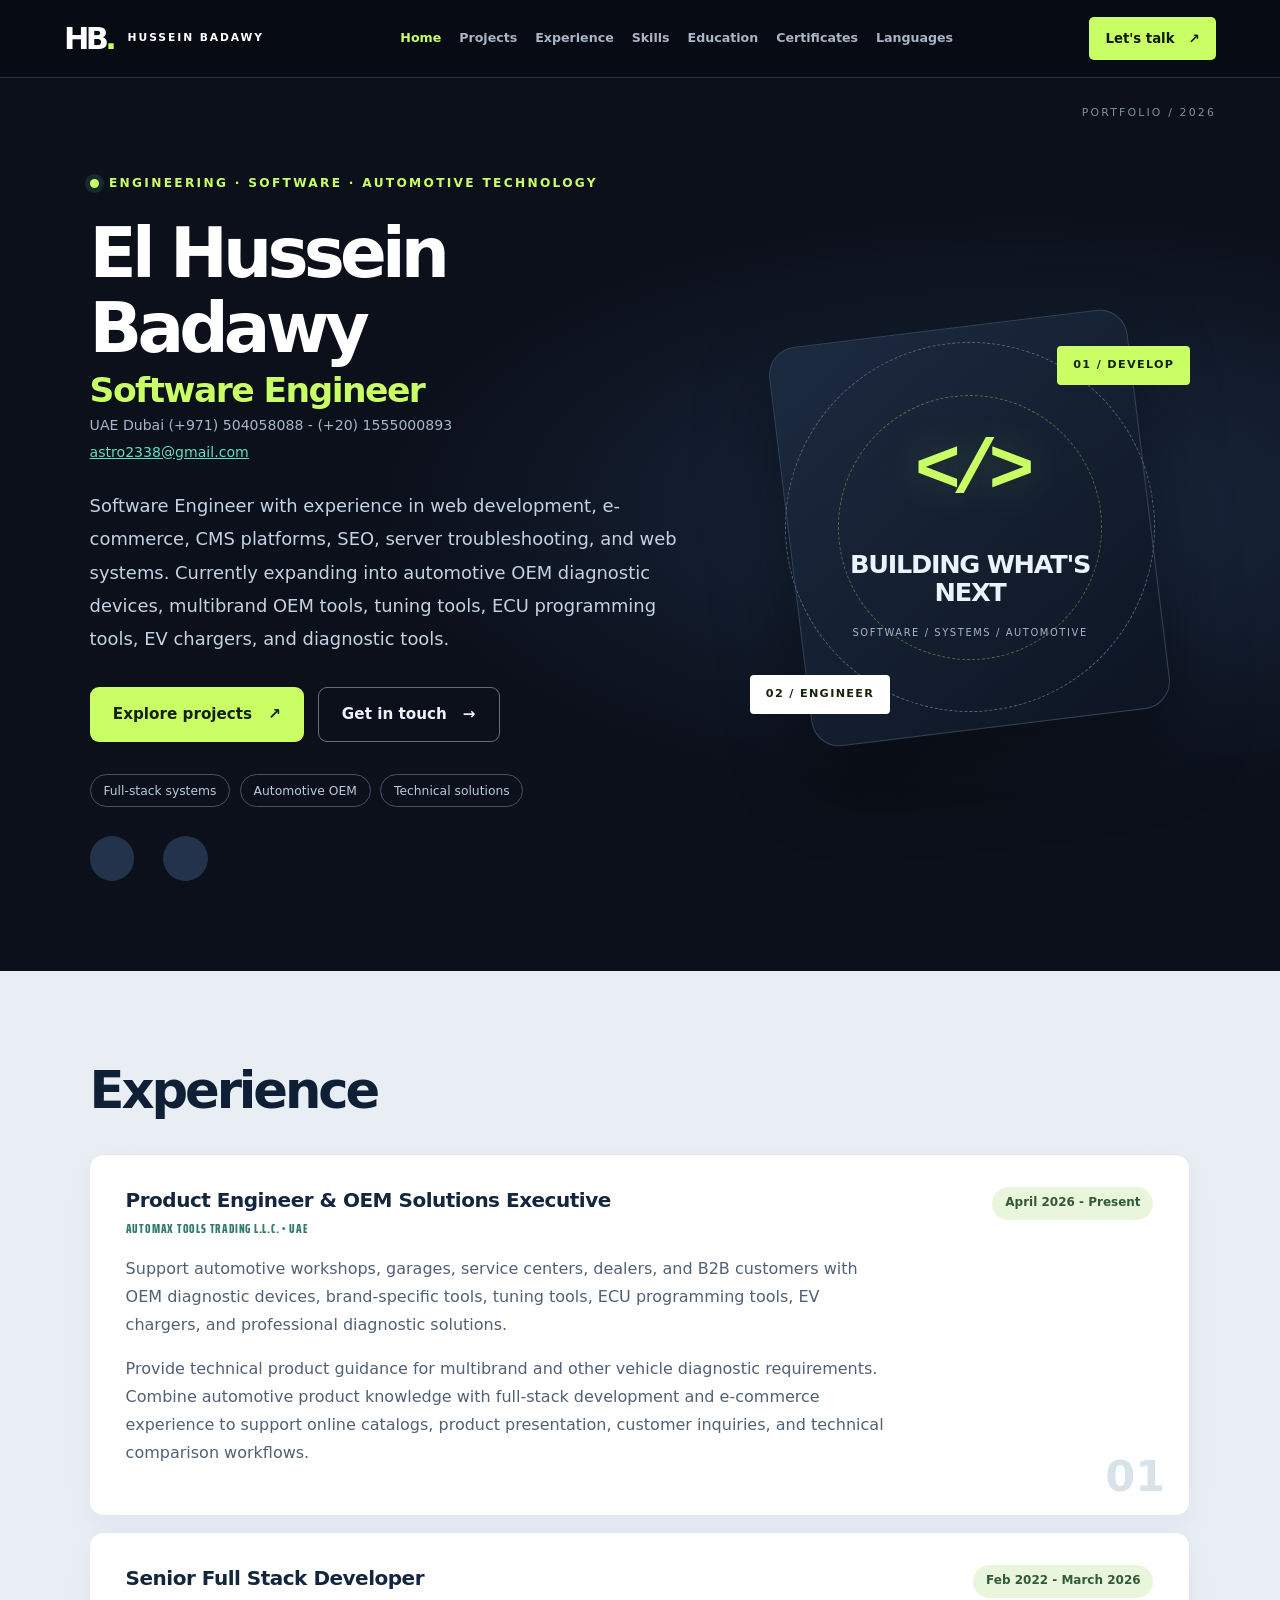
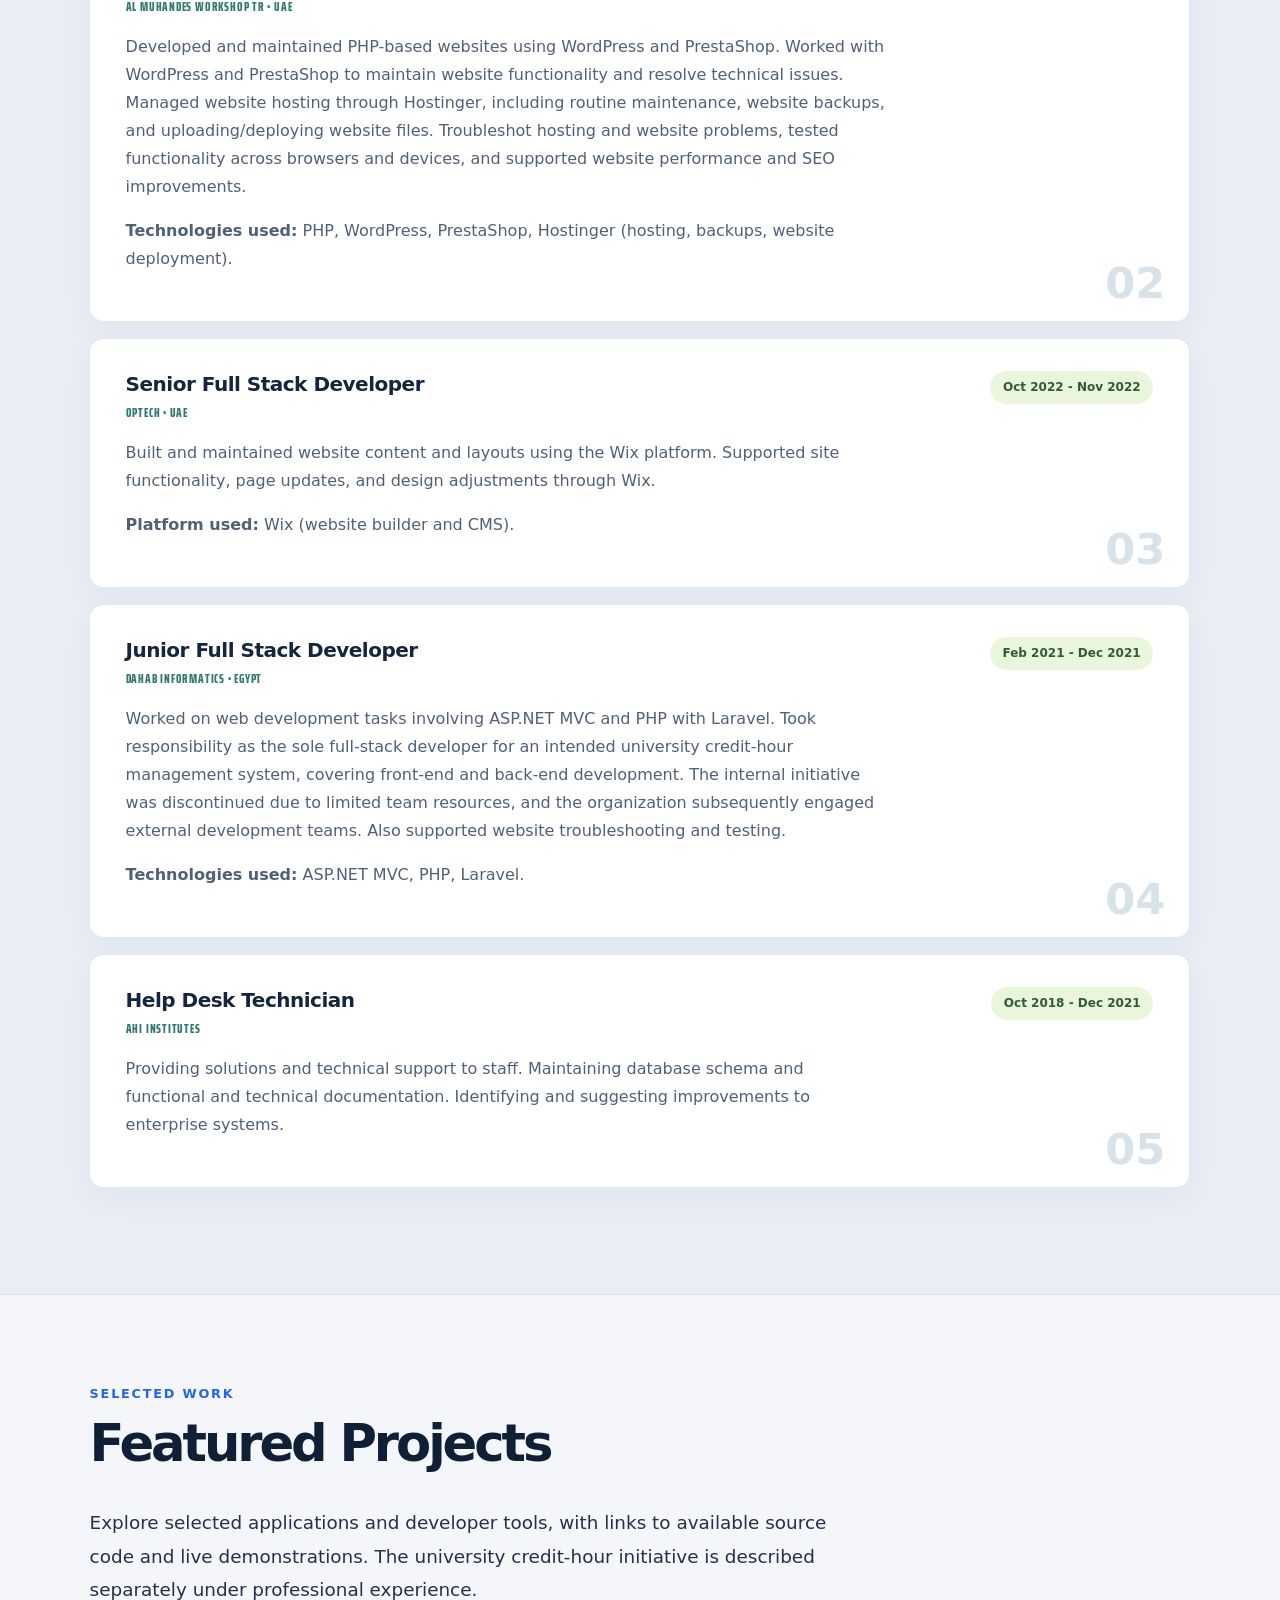
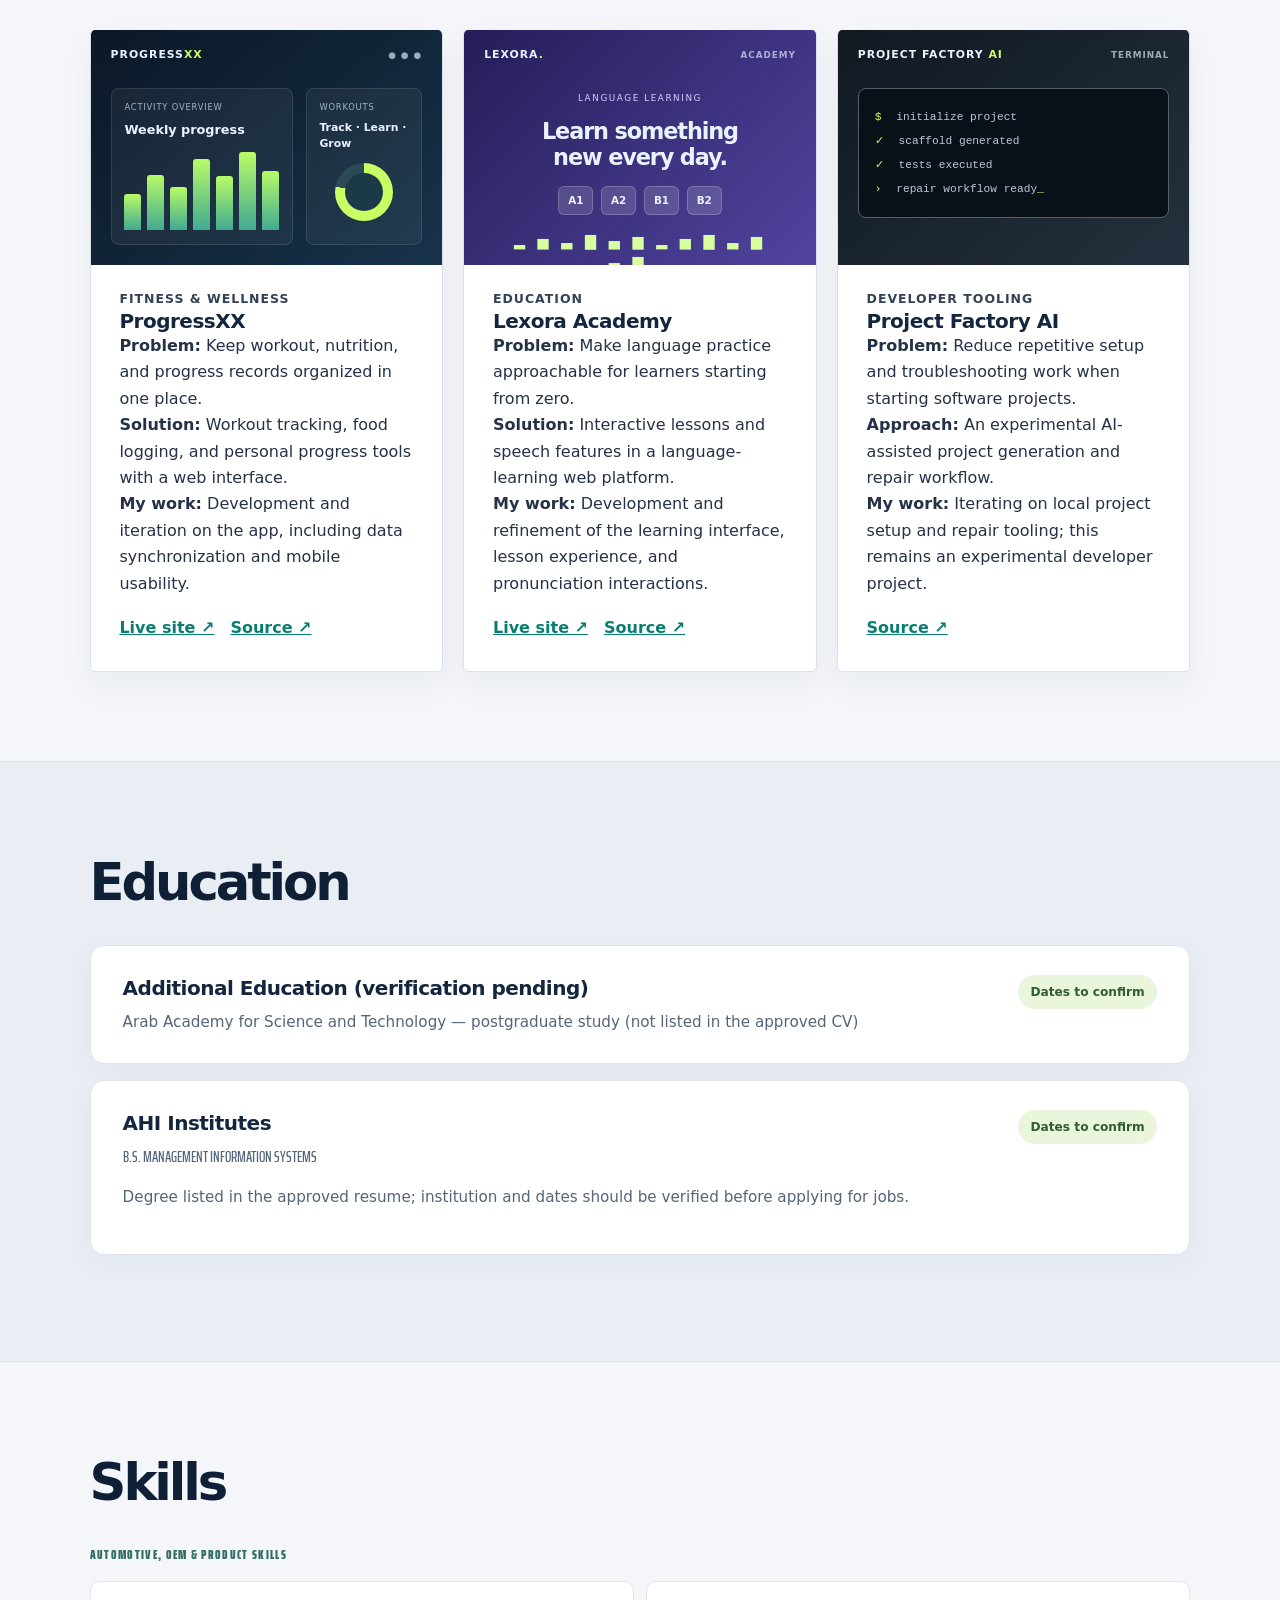
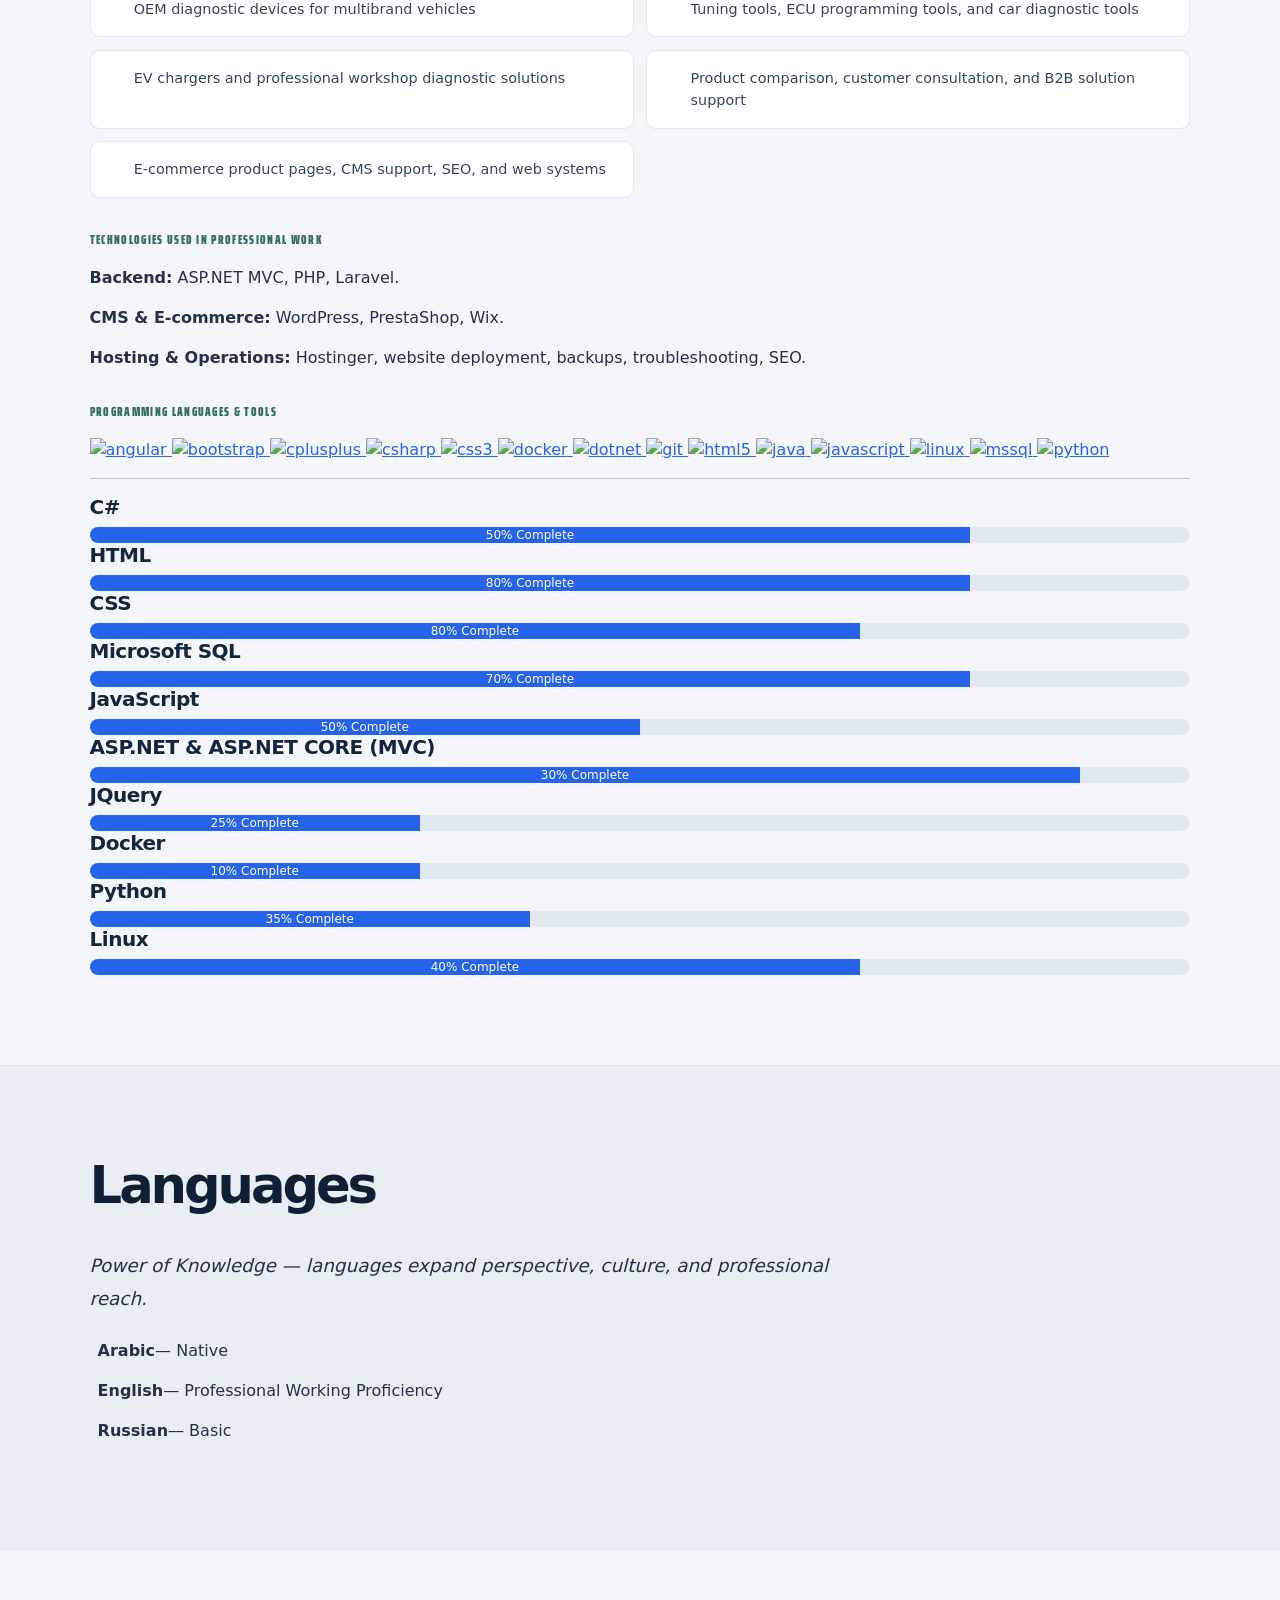
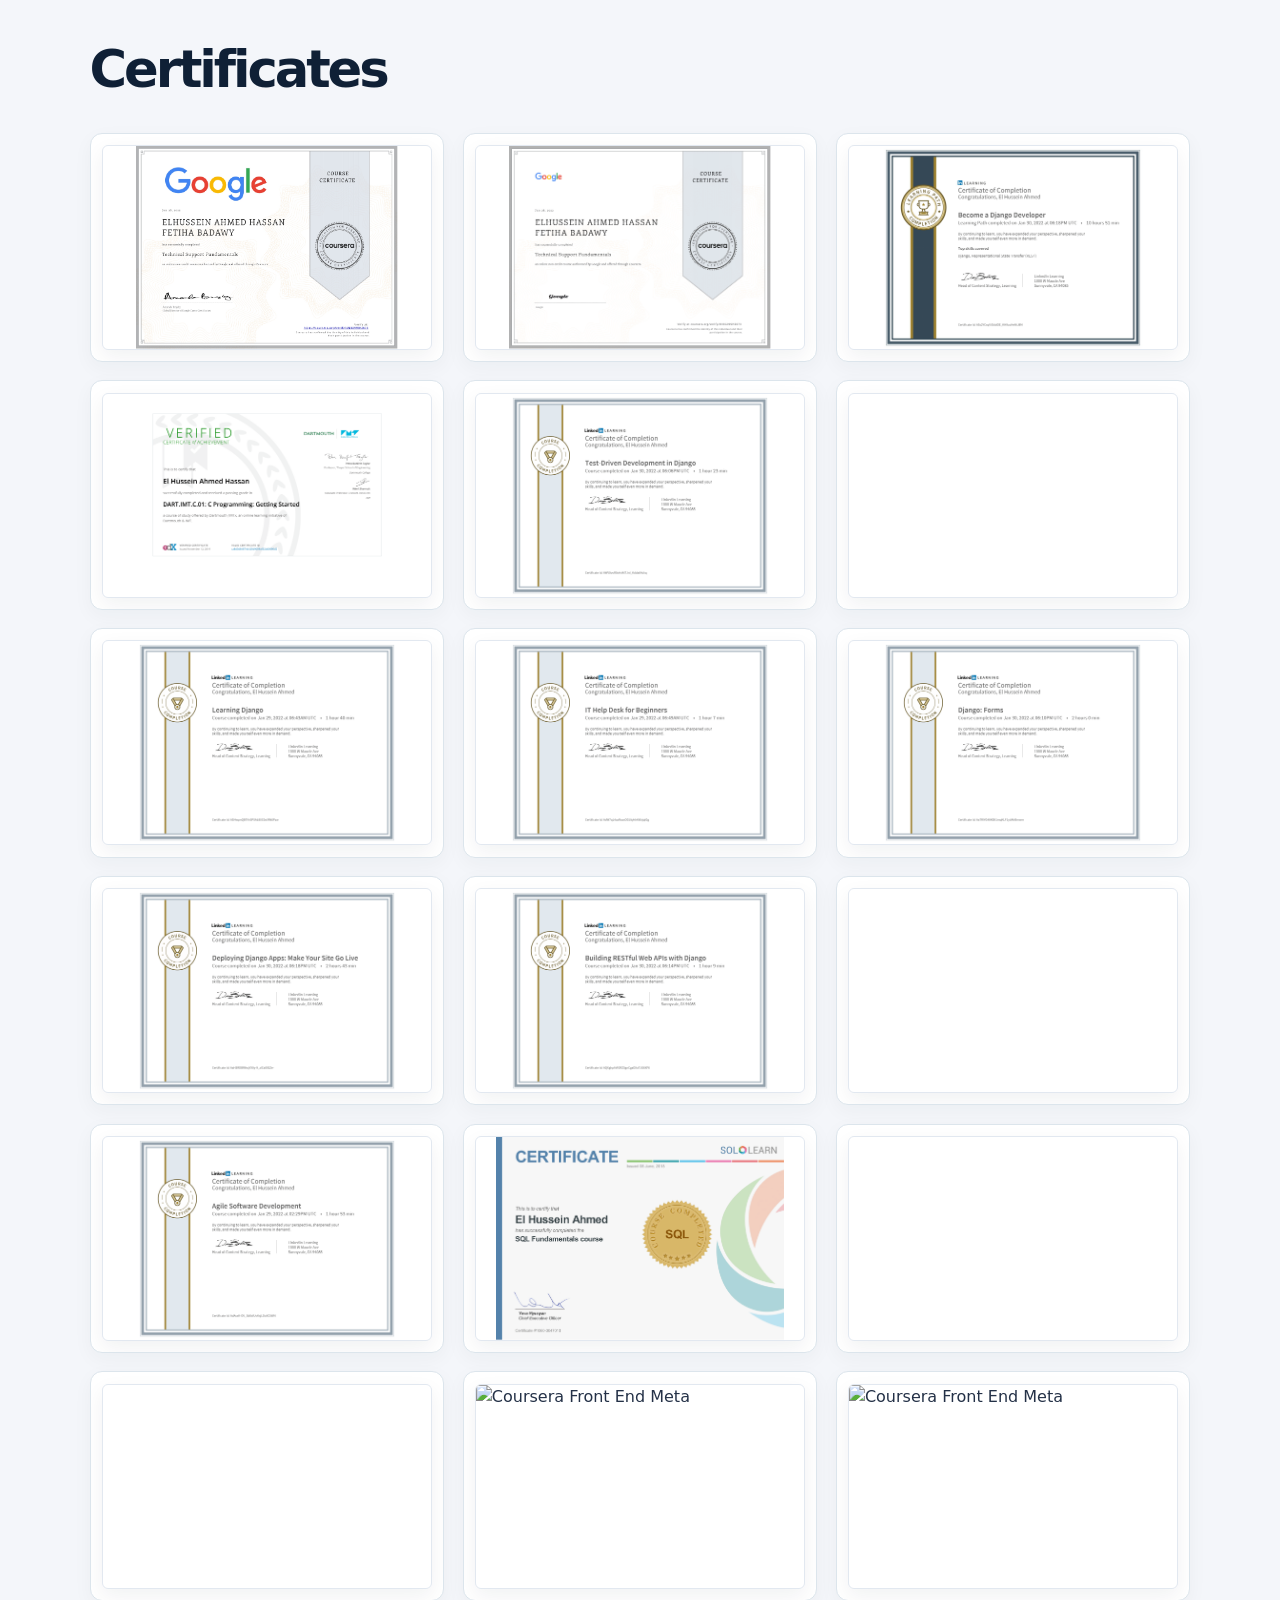
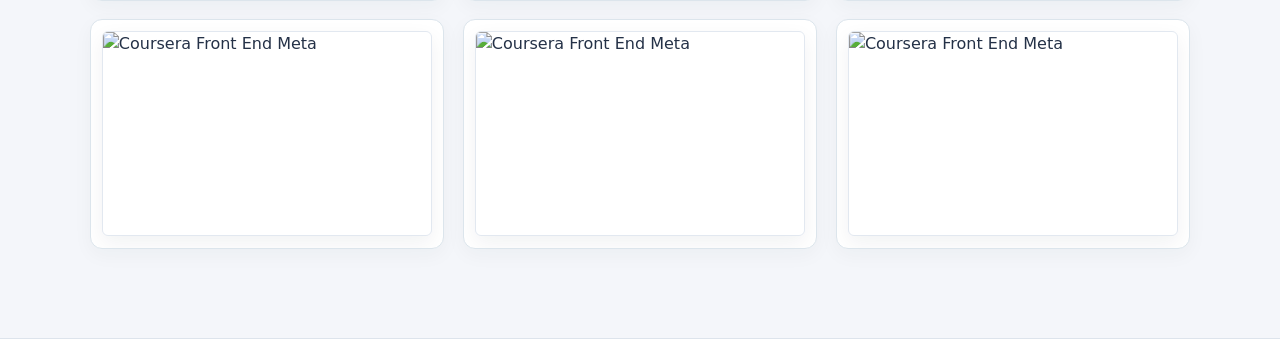
==== commit 0e546588: "portfolio: explain problems solutions and development contributions for featured projects" ====
--- a/index.html
+++ b/index.html
@@ -174,9 +174,9 @@
  <h2 id="projects-title" class="mb-3">Featured Projects</h2>
  <p class="lead mb-4">Explore selected applications and developer tools, with links to available source code and live demonstrations. The university credit-hour initiative is described separately under professional experience.</p>
  <div class="pro-project-grid">
- <article class="pro-project v4-project-card"><div class="v4-preview v4-progress" role="img" aria-label="Stylized interface illustration, not a live screenshot"><div class="v4-preview-top"><span>PROGRESS<span class="v4-highlight">XX</span></span><span class="v4-preview-dots">● ● ●</span></div><div class="v4-progress-grid"><div><small>ACTIVITY OVERVIEW</small><strong>Weekly progress</strong><div class="v4-chart"><i style="height:45%"></i><i style="height:70%"></i><i style="height:55%"></i><i style="height:90%"></i><i style="height:68%"></i><i style="height:100%"></i><i style="height:75%"></i></div></div><div class="v4-progress-side"><small>WORKOUTS</small><strong>Track · Learn · Grow</strong><span class="v4-faux-ring"></span></div></div></div><div class="v4-project-body"><span class="pro-project-type">Fitness &amp; wellness</span><h3>ProgressXX</h3><p>Workout tracking, food logging and personal progress tools.</p><div class="pro-project-actions"><a href="https://3bhussein.github.io/ProgressXX-Web/" target="_blank" rel="noopener noreferrer">Live site ↗</a><a href="https://github.com/3bHussein/ProgressXX" target="_blank" rel="noopener noreferrer">Source ↗</a></div></div></article>
- <article class="pro-project v4-project-card"><div class="v4-preview v4-lexora" role="img" aria-label="Stylized interface illustration, not a live screenshot"><div class="v4-preview-top"><span>LEXORA<span class="v4-highlight">.</span></span><span>ACADEMY</span></div><div class="v4-language-panel"><span class="v4-language-chip">LANGUAGE LEARNING</span><strong>Learn something<br>new every day.</strong><div class="v4-levels"><span>A1</span><span>A2</span><span>B1</span><span>B2</span></div><div class="v4-waveform">▂ ▅ ▃ ▇ ▄ ▆ ▂ ▅ ▇ ▃ ▆ ▄ ▇ ▂</div></div></div><div class="v4-project-body"><span class="pro-project-type">Education</span><h3>Lexora Academy</h3><p>Language-learning platform with interactive lessons and speech features.</p><div class="pro-project-actions"><a href="https://3bhussein.github.io/Lexora-Academy/" target="_blank" rel="noopener noreferrer">Live site ↗</a><a href="https://github.com/3bHussein/Lexora-Academy" target="_blank" rel="noopener noreferrer">Source ↗</a></div></div></article>
- <article class="pro-project v4-project-card"><div class="v4-preview v4-factory" role="img" aria-label="Stylized interface illustration, not a live screenshot"><div class="v4-preview-top"><span>PROJECT FACTORY <span class="v4-highlight">AI</span></span><span>TERMINAL</span></div><div class="v4-terminal"><div><span>$</span> initialize project</div><div><span>✓</span> scaffold generated</div><div><span>✓</span> tests executed</div><div><span>›</span> repair workflow ready<span class="v4-cursor">_</span></div></div></div><div class="v4-project-body"><span class="pro-project-type">Developer tooling</span><h3>Project Factory AI</h3><p>Experimentation with AI-assisted project generation and repair workflows.</p><div class="pro-project-actions"><a href="https://github.com/3bHussein/Project-Factory-AI" target="_blank" rel="noopener noreferrer">Source ↗</a></div></div></article>
+ <article class="pro-project v4-project-card"><div class="v4-preview v4-progress" role="img" aria-label="Stylized interface illustration, not a live screenshot"><div class="v4-preview-top"><span>PROGRESS<span class="v4-highlight">XX</span></span><span class="v4-preview-dots">● ● ●</span></div><div class="v4-progress-grid"><div><small>ACTIVITY OVERVIEW</small><strong>Weekly progress</strong><div class="v4-chart"><i style="height:45%"></i><i style="height:70%"></i><i style="height:55%"></i><i style="height:90%"></i><i style="height:68%"></i><i style="height:100%"></i><i style="height:75%"></i></div></div><div class="v4-progress-side"><small>WORKOUTS</small><strong>Track · Learn · Grow</strong><span class="v4-faux-ring"></span></div></div></div><div class="v4-project-body"><span class="pro-project-type">Fitness &amp; wellness</span><h3>ProgressXX</h3><p><strong>Problem:</strong> Keep workout, nutrition, and progress records organized in one place.</p><p><strong>Solution:</strong> Workout tracking, food logging, and personal progress tools with a web interface.</p><p><strong>My work:</strong> Development and iteration on the app, including data synchronization and mobile usability.</p><div class="pro-project-actions"><a href="https://3bhussein.github.io/ProgressXX-Web/" target="_blank" rel="noopener noreferrer">Live site ↗</a><a href="https://github.com/3bHussein/ProgressXX" target="_blank" rel="noopener noreferrer">Source ↗</a></div></div></article>
+ <article class="pro-project v4-project-card"><div class="v4-preview v4-lexora" role="img" aria-label="Stylized interface illustration, not a live screenshot"><div class="v4-preview-top"><span>LEXORA<span class="v4-highlight">.</span></span><span>ACADEMY</span></div><div class="v4-language-panel"><span class="v4-language-chip">LANGUAGE LEARNING</span><strong>Learn something<br>new every day.</strong><div class="v4-levels"><span>A1</span><span>A2</span><span>B1</span><span>B2</span></div><div class="v4-waveform">▂ ▅ ▃ ▇ ▄ ▆ ▂ ▅ ▇ ▃ ▆ ▄ ▇ ▂</div></div></div><div class="v4-project-body"><span class="pro-project-type">Education</span><h3>Lexora Academy</h3><p><strong>Problem:</strong> Make language practice approachable for learners starting from zero.</p><p><strong>Solution:</strong> Interactive lessons and speech features in a language-learning web platform.</p><p><strong>My work:</strong> Development and refinement of the learning interface, lesson experience, and pronunciation interactions.</p><div class="pro-project-actions"><a href="https://3bhussein.github.io/Lexora-Academy/" target="_blank" rel="noopener noreferrer">Live site ↗</a><a href="https://github.com/3bHussein/Lexora-Academy" target="_blank" rel="noopener noreferrer">Source ↗</a></div></div></article>
+ <article class="pro-project v4-project-card"><div class="v4-preview v4-factory" role="img" aria-label="Stylized interface illustration, not a live screenshot"><div class="v4-preview-top"><span>PROJECT FACTORY <span class="v4-highlight">AI</span></span><span>TERMINAL</span></div><div class="v4-terminal"><div><span>$</span> initialize project</div><div><span>✓</span> scaffold generated</div><div><span>✓</span> tests executed</div><div><span>›</span> repair workflow ready<span class="v4-cursor">_</span></div></div></div><div class="v4-project-body"><span class="pro-project-type">Developer tooling</span><h3>Project Factory AI</h3><p><strong>Problem:</strong> Reduce repetitive setup and troubleshooting work when starting software projects.</p><p><strong>Approach:</strong> An experimental AI-assisted project generation and repair workflow.</p><p><strong>My work:</strong> Iterating on local project setup and repair tooling; this remains an experimental developer project.</p><div class="pro-project-actions"><a href="https://github.com/3bHussein/Project-Factory-AI" target="_blank" rel="noopener noreferrer">Source ↗</a></div></div></article>
  </div></div></section><hr class="m-0" />
             <!-- Education-->
             <section class="resume-section" id="education">
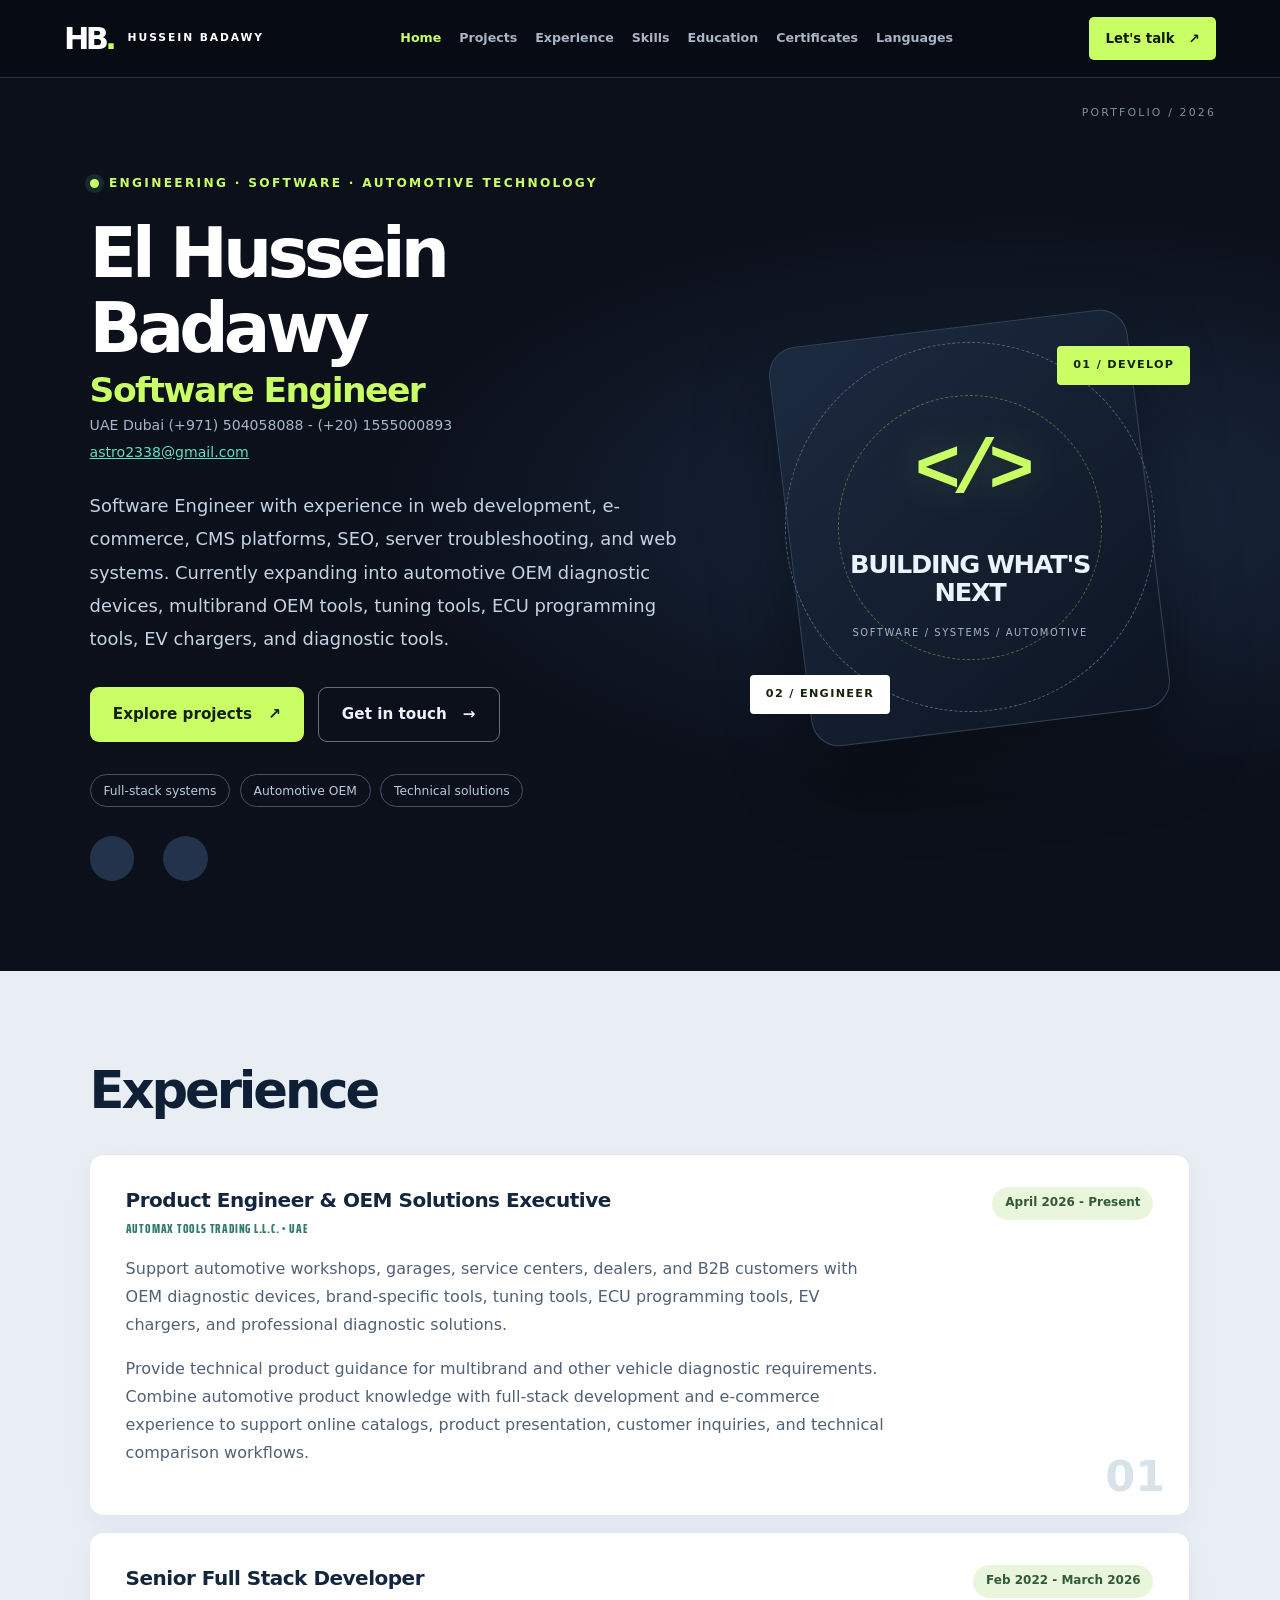
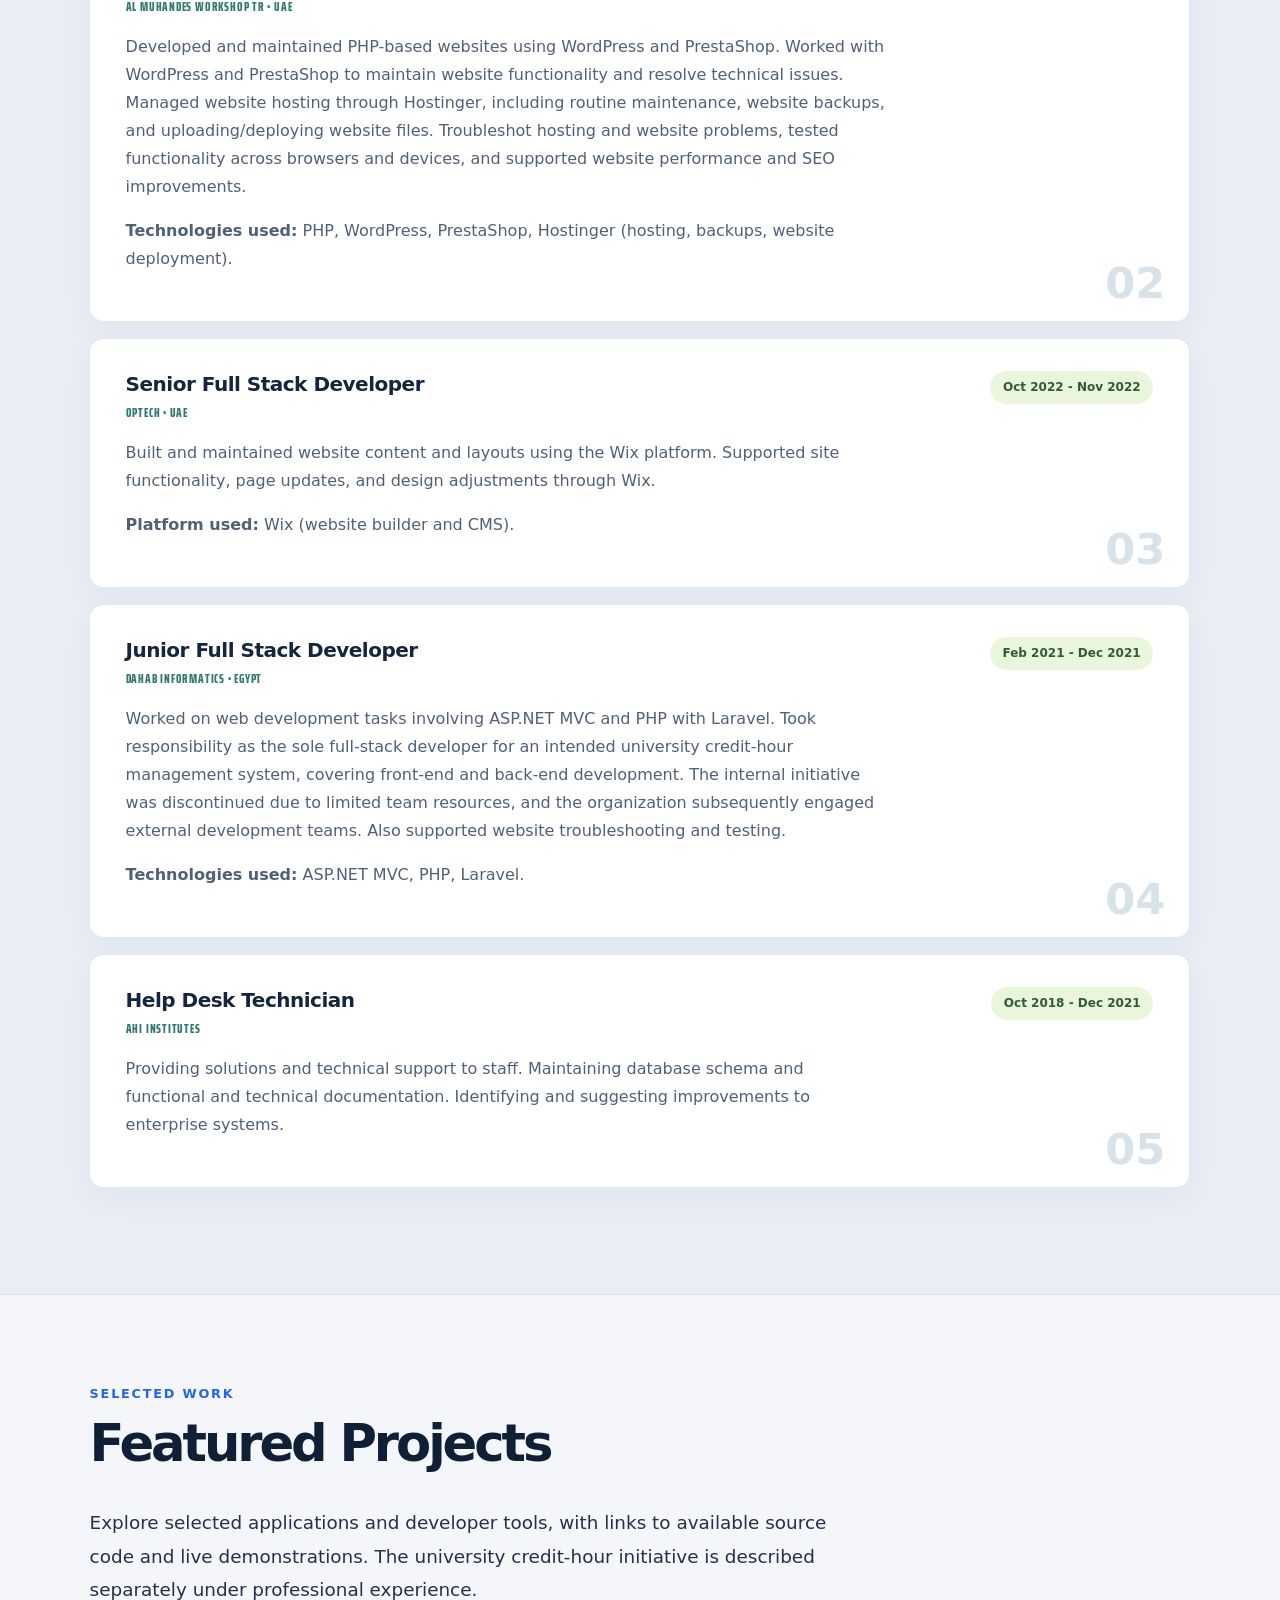
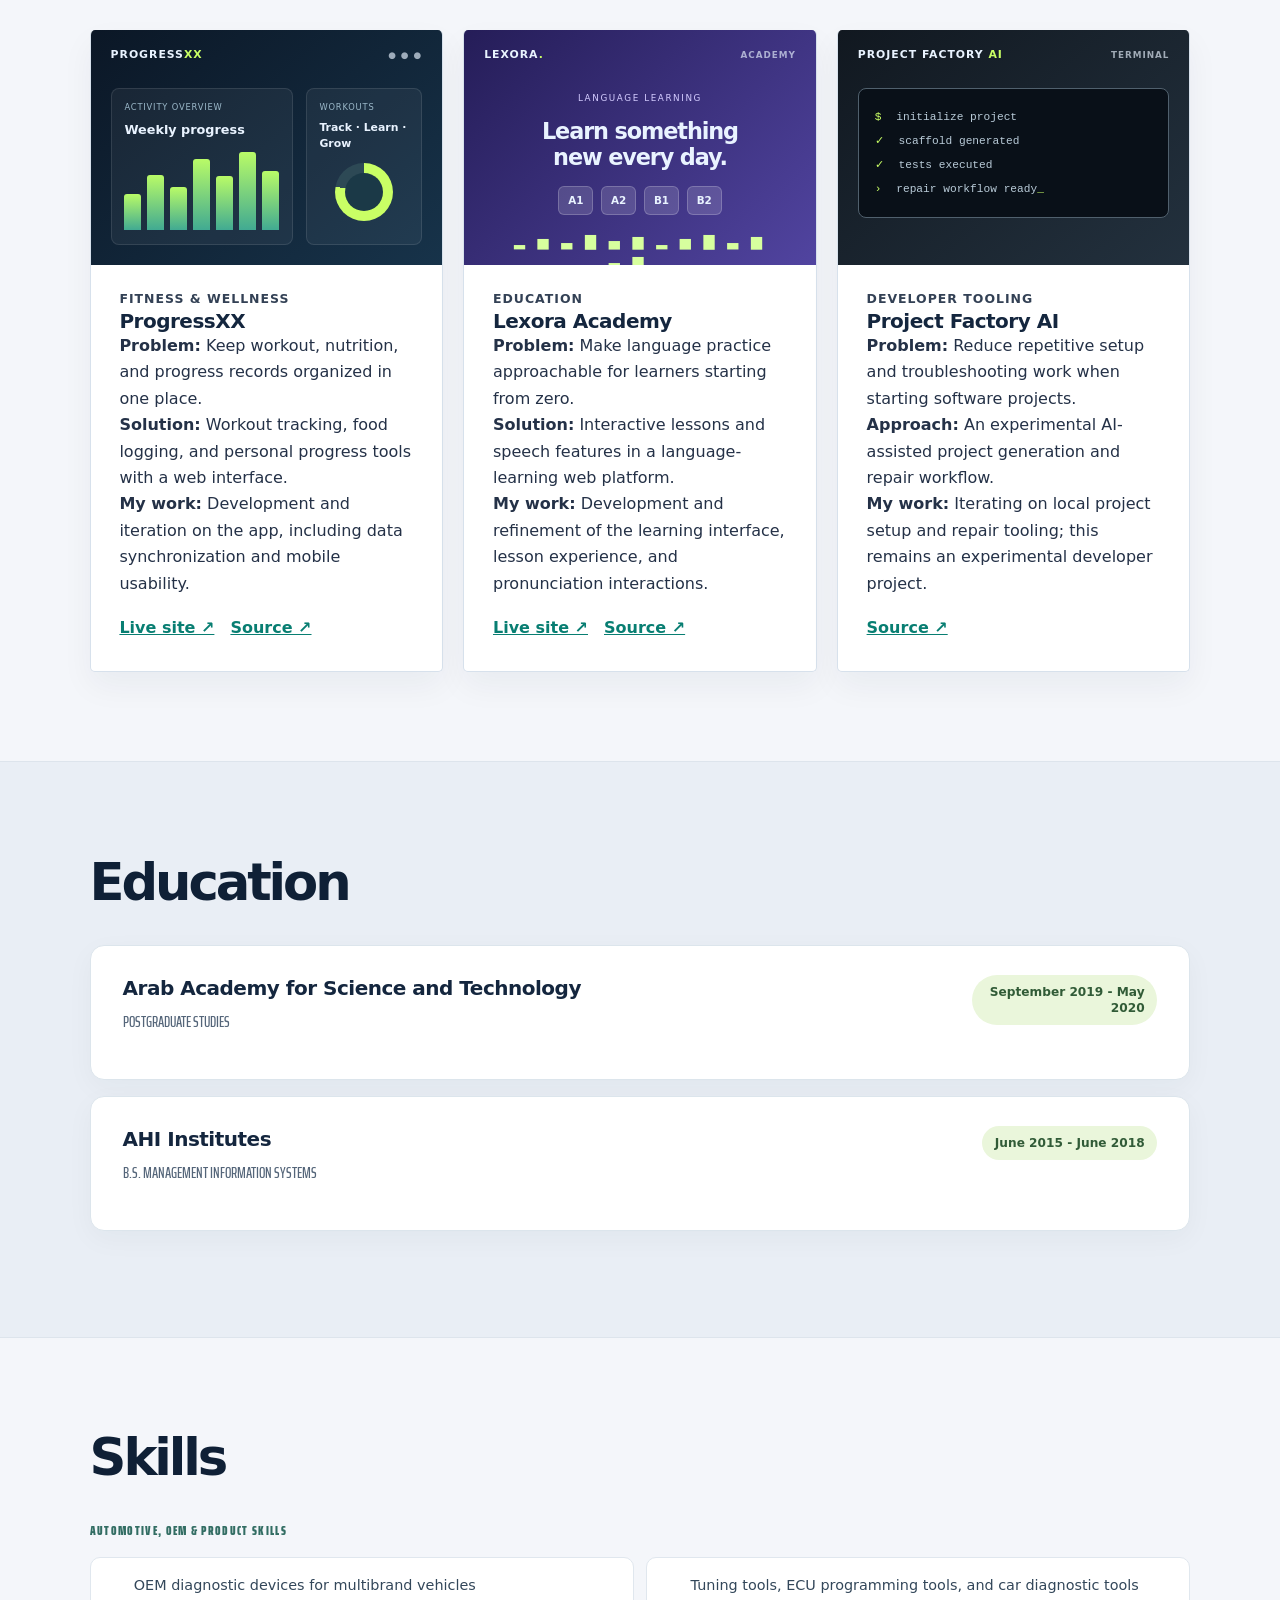
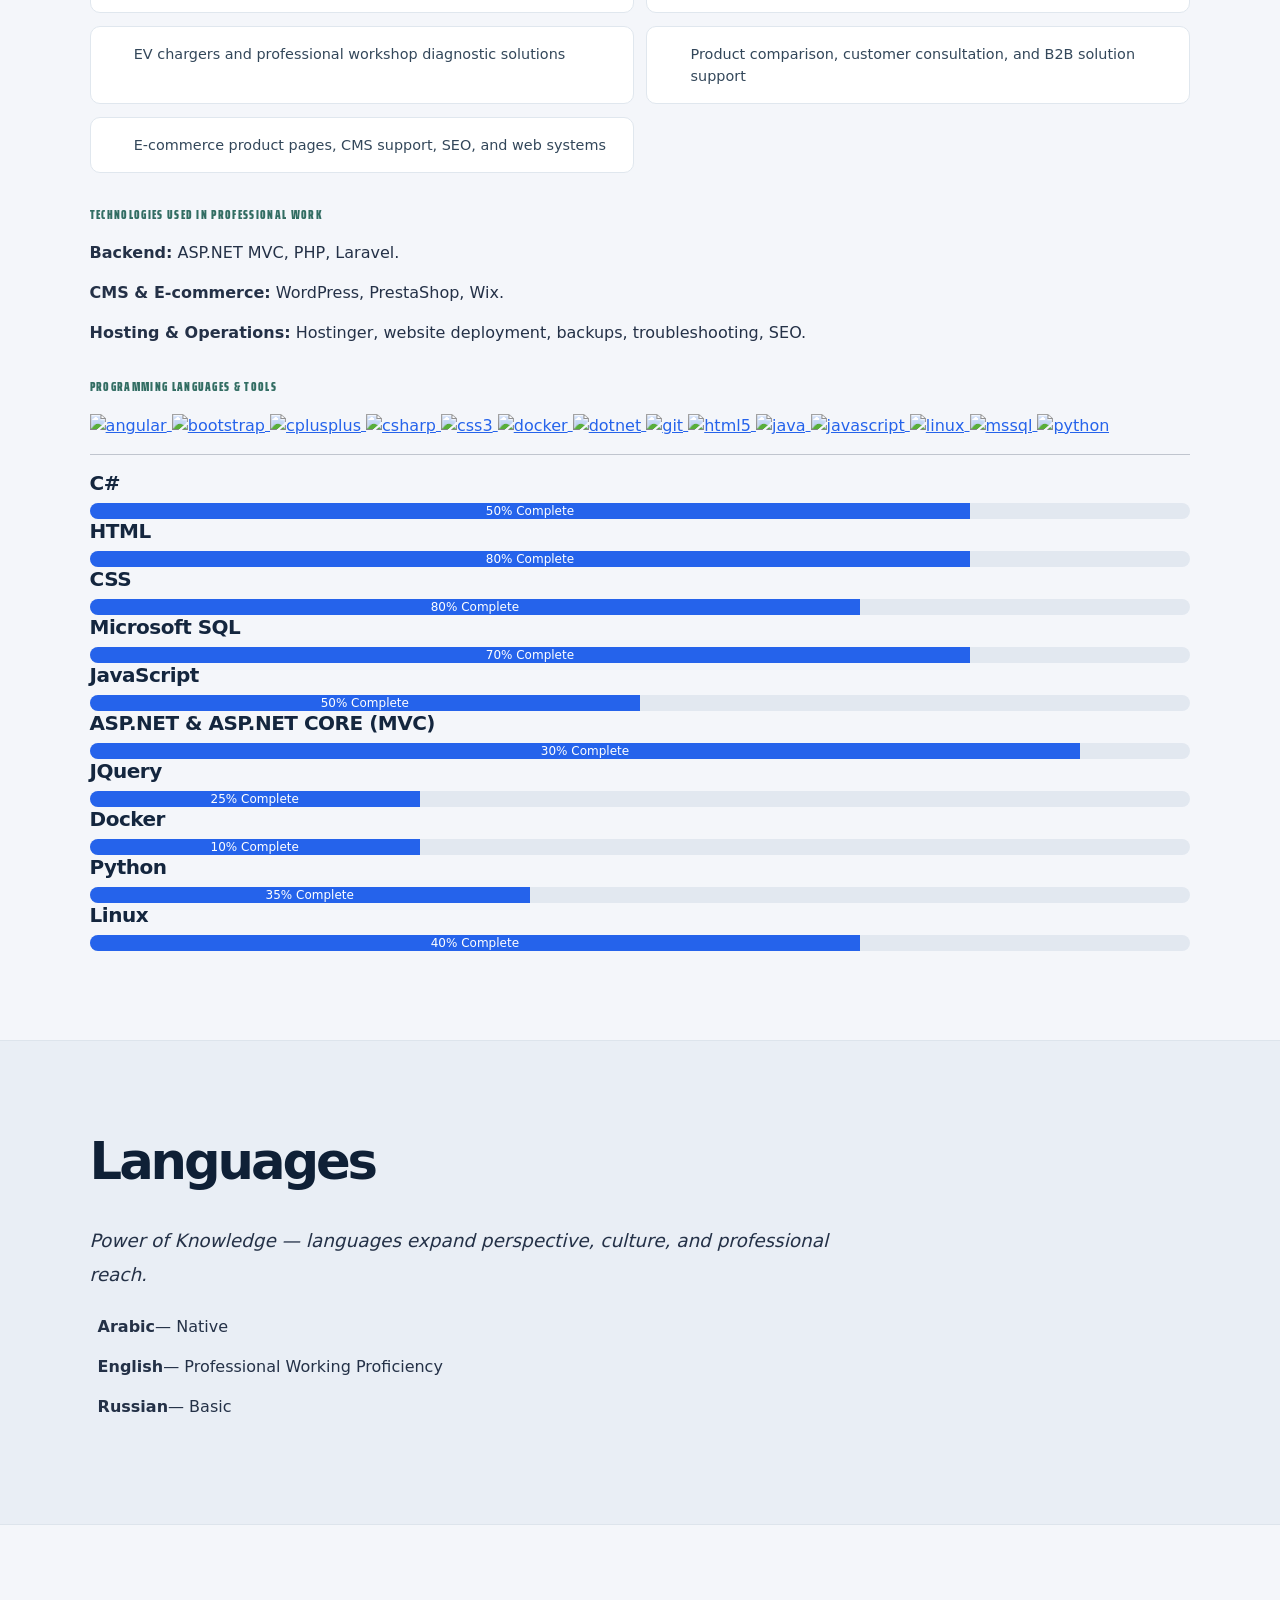
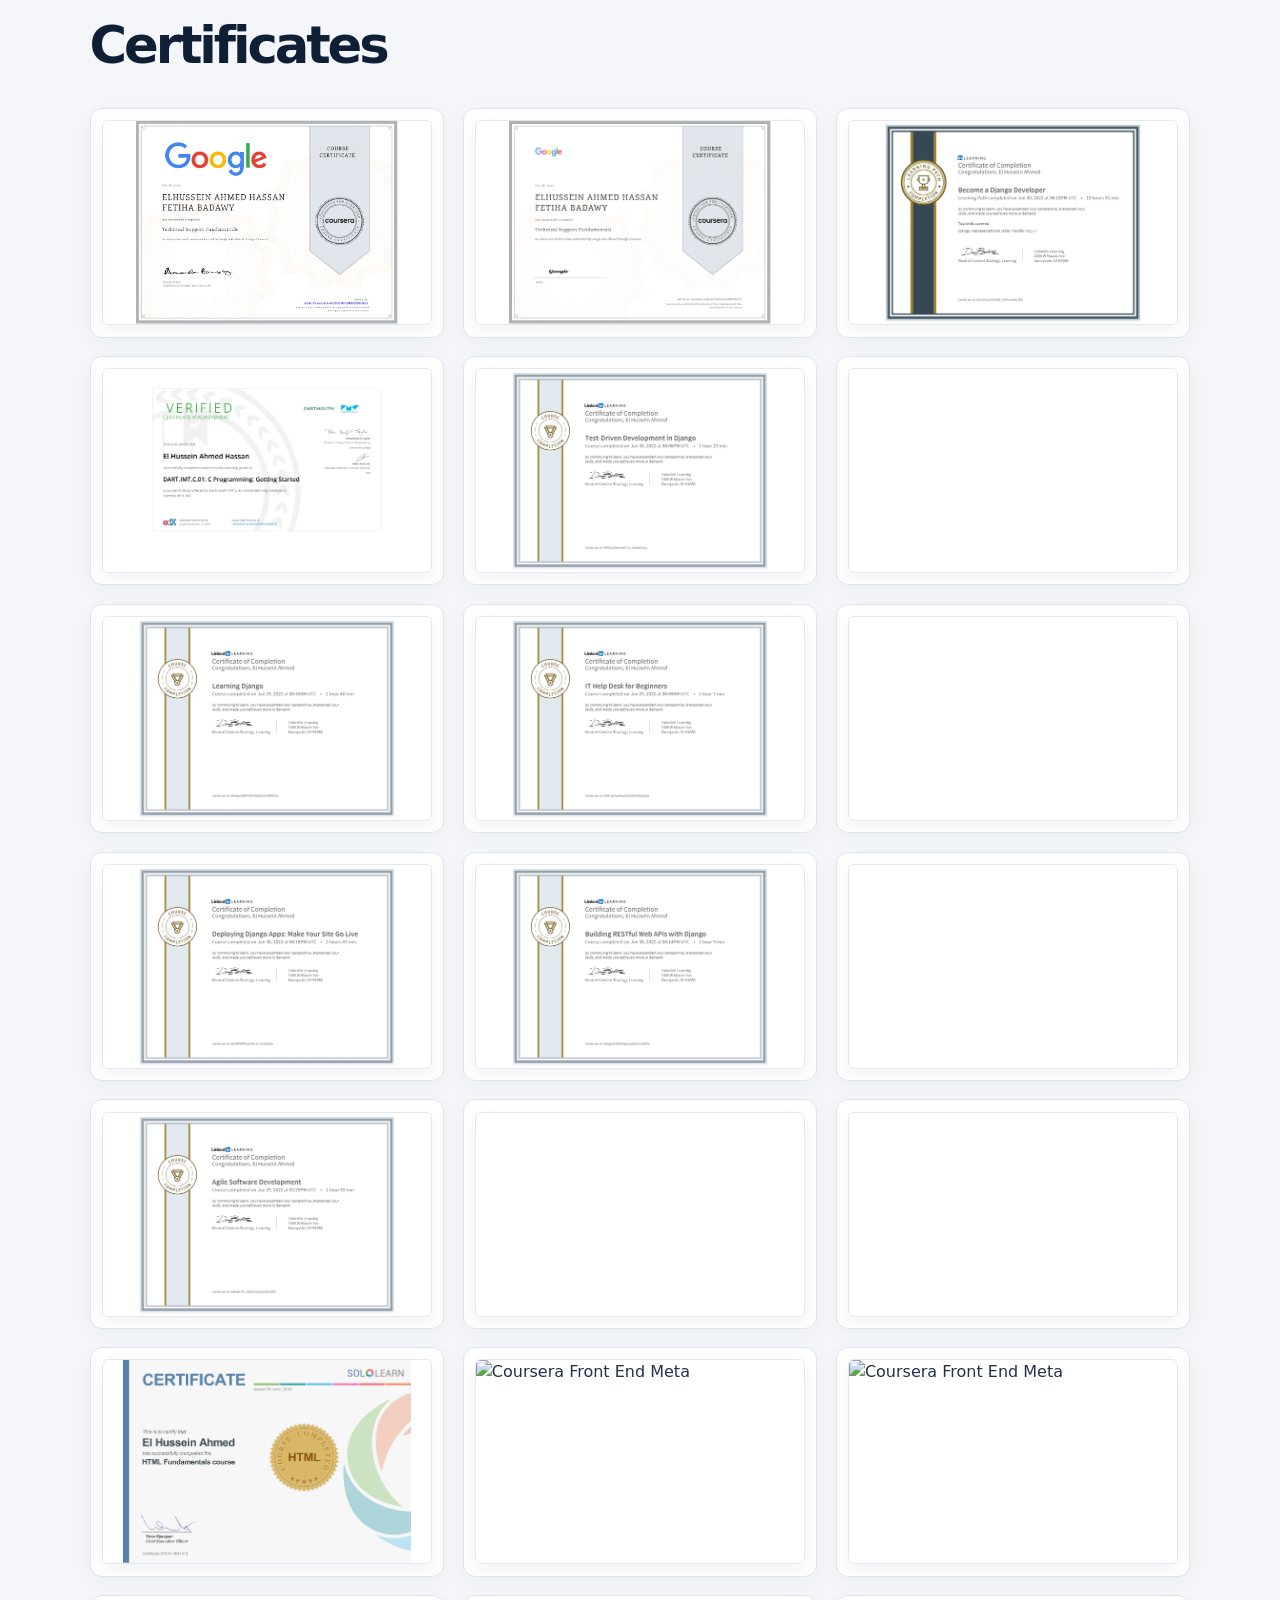
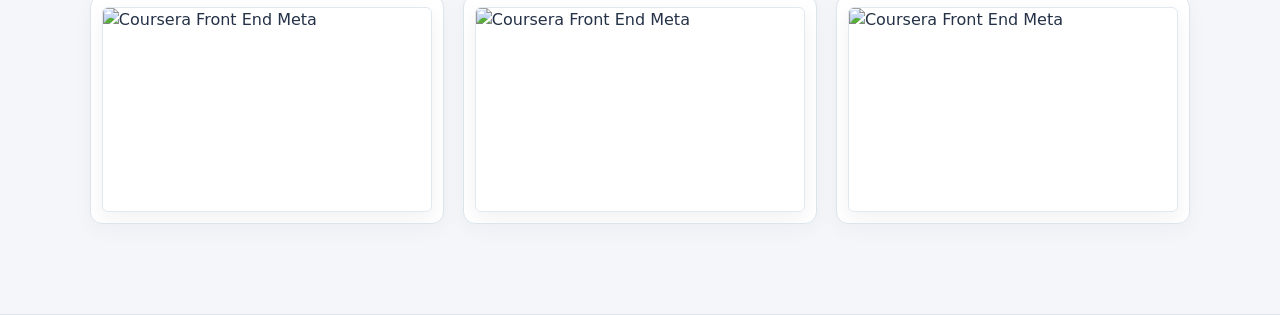
==== commit 152757a7: "fix: restore historical education dates and remove internal review notes" ====
--- a/index.html
+++ b/index.html
@@ -184,20 +184,17 @@
                     <h2 class="mb-5">Education</h2>
                     <div class="d-flex flex-column flex-md-row justify-content-between mb-5">
                         <div class="flex-grow-1">
-                            <h3 class="mb-0">Additional Education (verification pending)</h3>
-                        
-                            <div>Arab Academy for Science and Technology — postgraduate study (not listed in the approved CV)</div>
-                        
-                        </div>
-                        <div class="flex-shrink-0"><span class="text-primary">Dates to confirm</span></div>
+                            <h3 class="mb-0">Arab Academy for Science and Technology</h3>
+                            <div class="subheading mb-3">Postgraduate Studies</div>
+                        </div>
+                        <div class="flex-shrink-0"><span class="text-primary">September 2019 - May 2020</span></div>
                     </div>
                     <div class="d-flex flex-column flex-md-row justify-content-between">
                         <div class="flex-grow-1">
                             <h3 class="mb-0">AHI Institutes</h3>
                             <div class="subheading mb-3">B.S. Management Information Systems</div>
-                            <p>Degree listed in the approved resume; institution and dates should be verified before applying for jobs.</p>
-                        </div>
-                        <div class="flex-shrink-0"><span class="text-primary">Dates to confirm</span></div>
+                        </div>
+                        <div class="flex-shrink-0"><span class="text-primary">June 2015 - June 2018</span></div>
                     </div>
                 </div>
             </section>
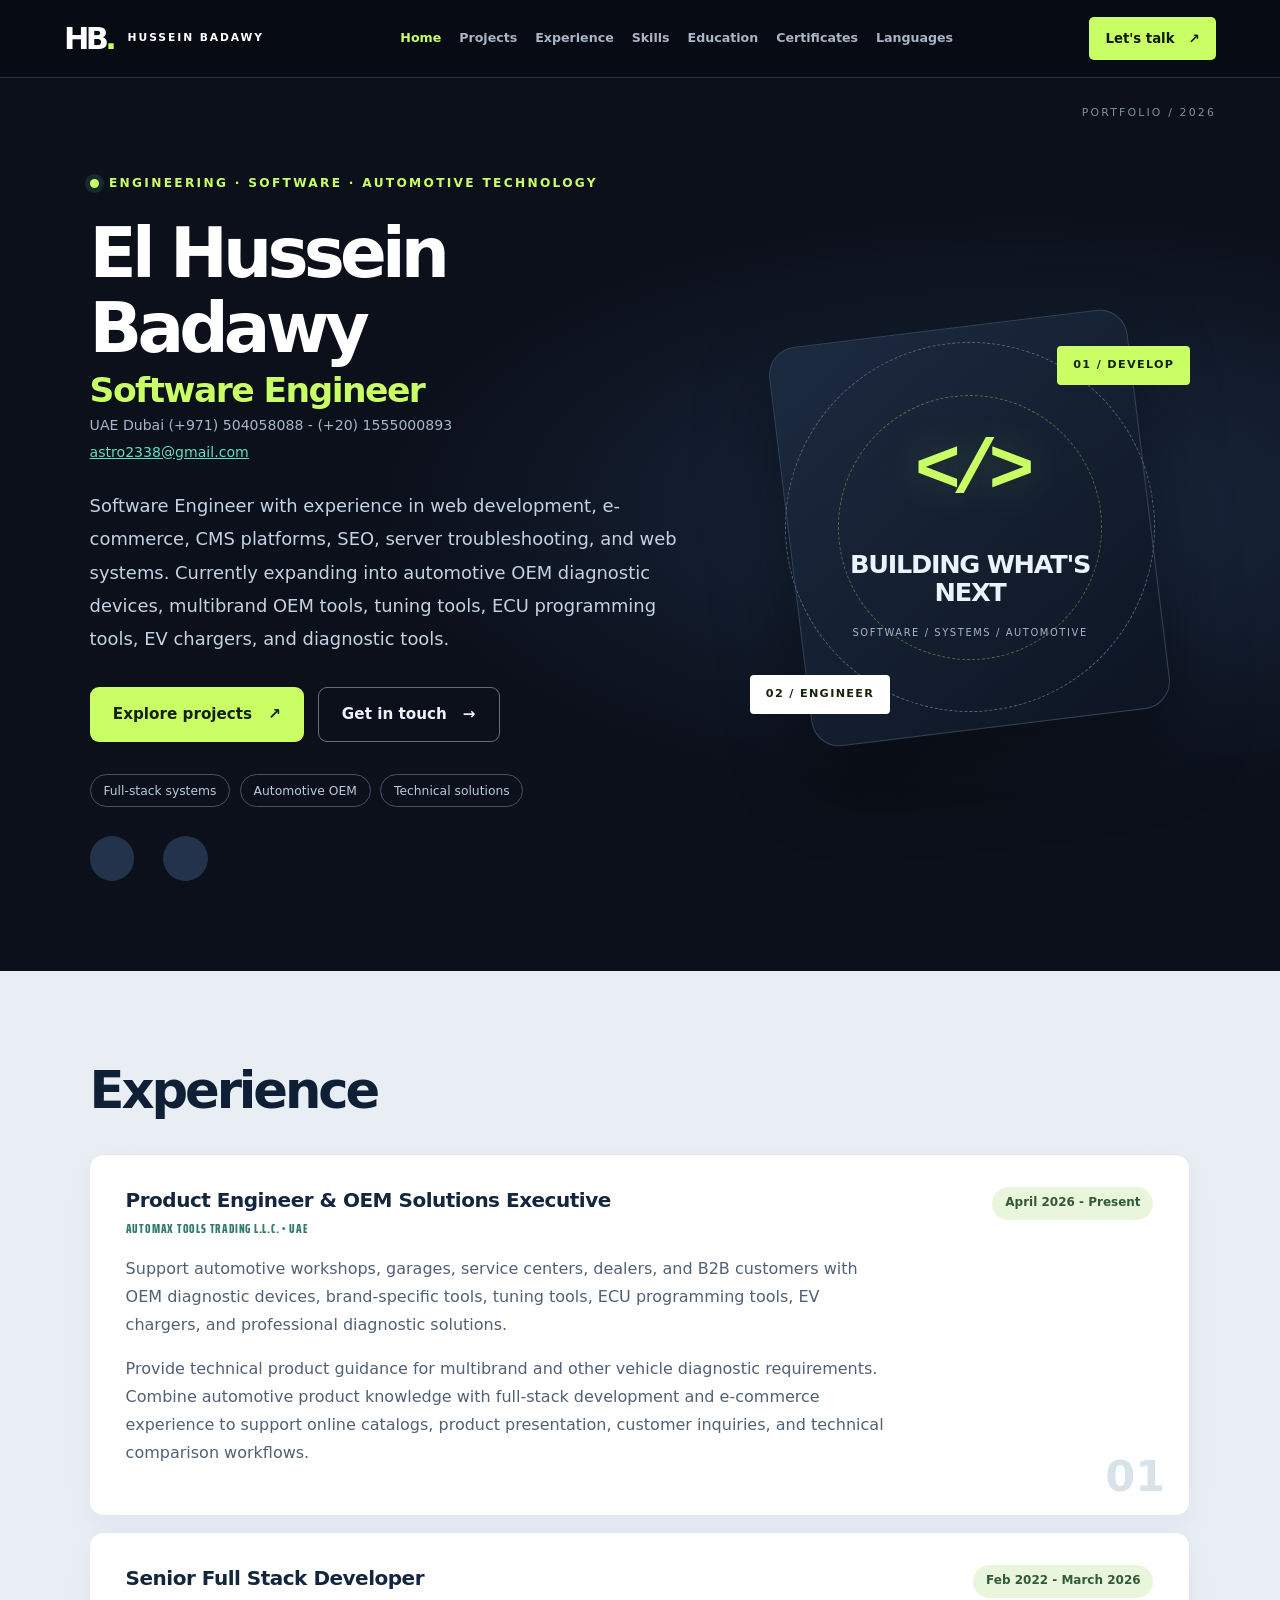
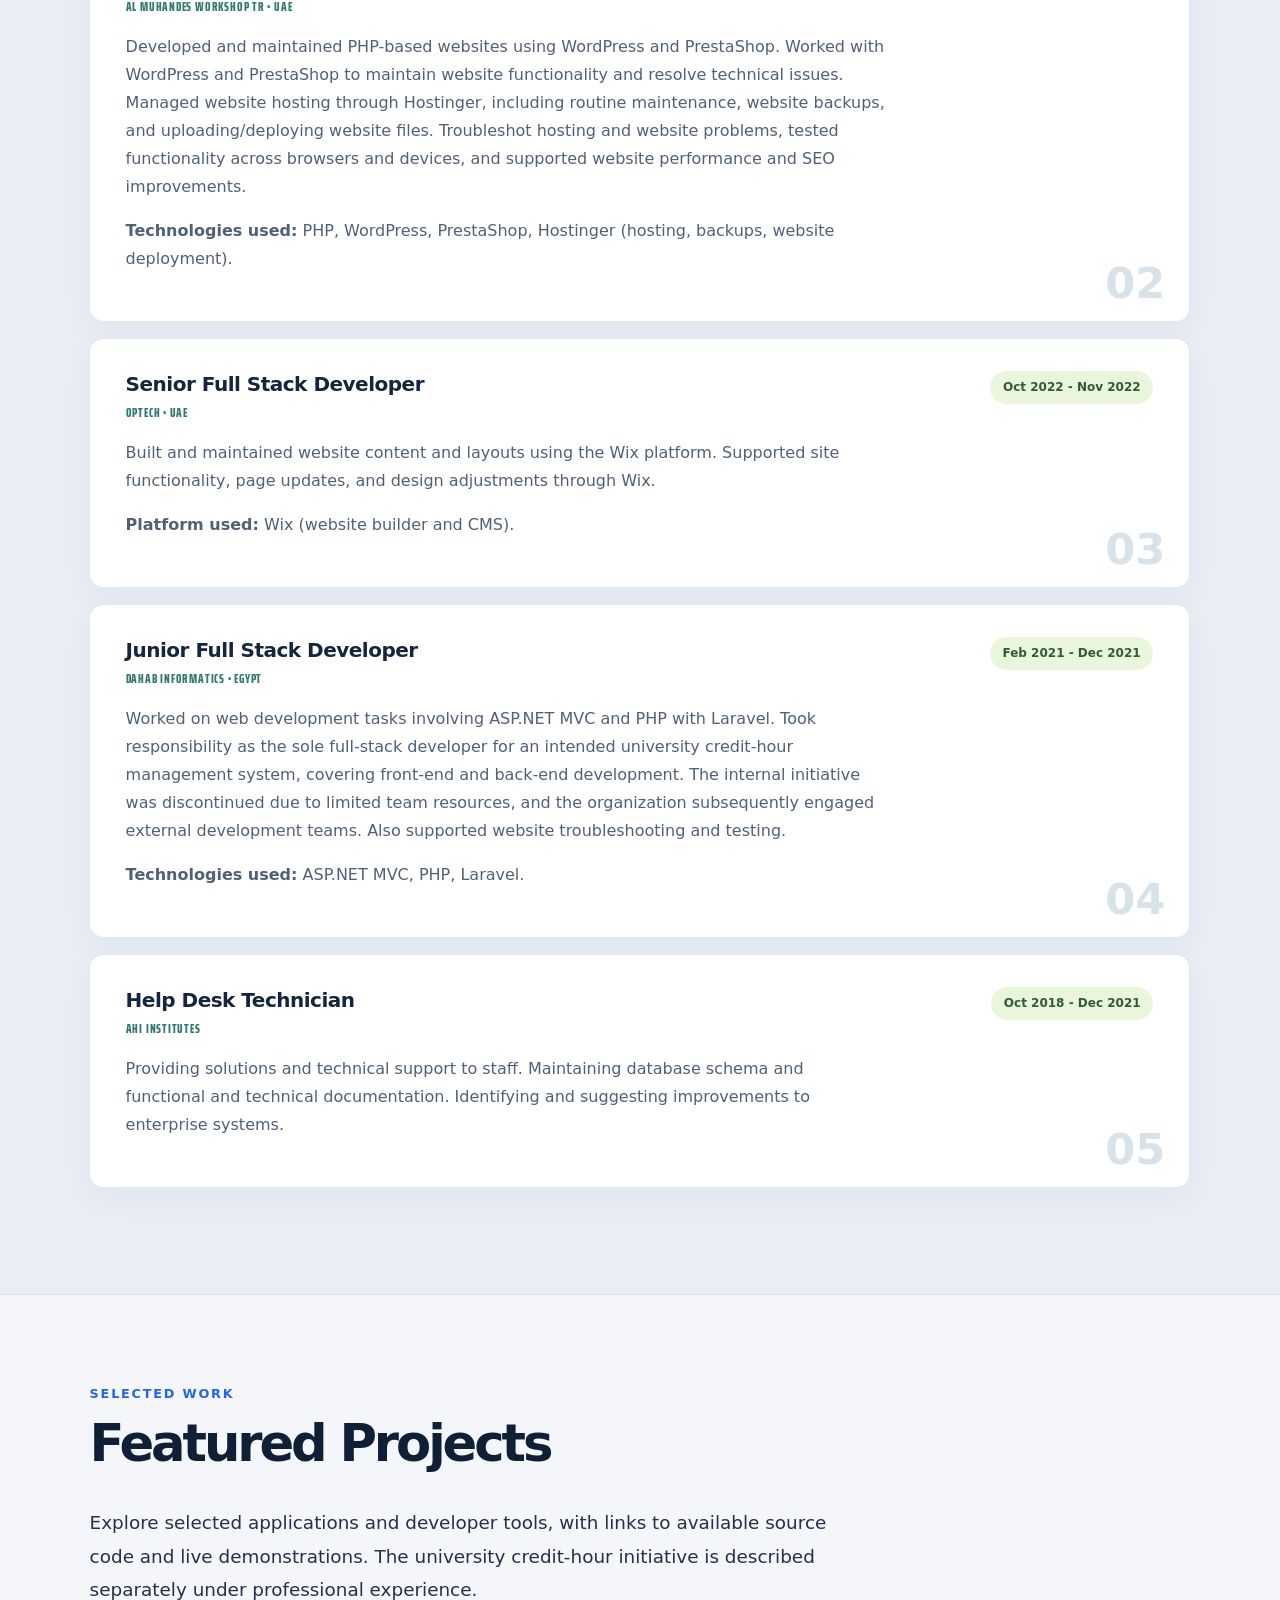
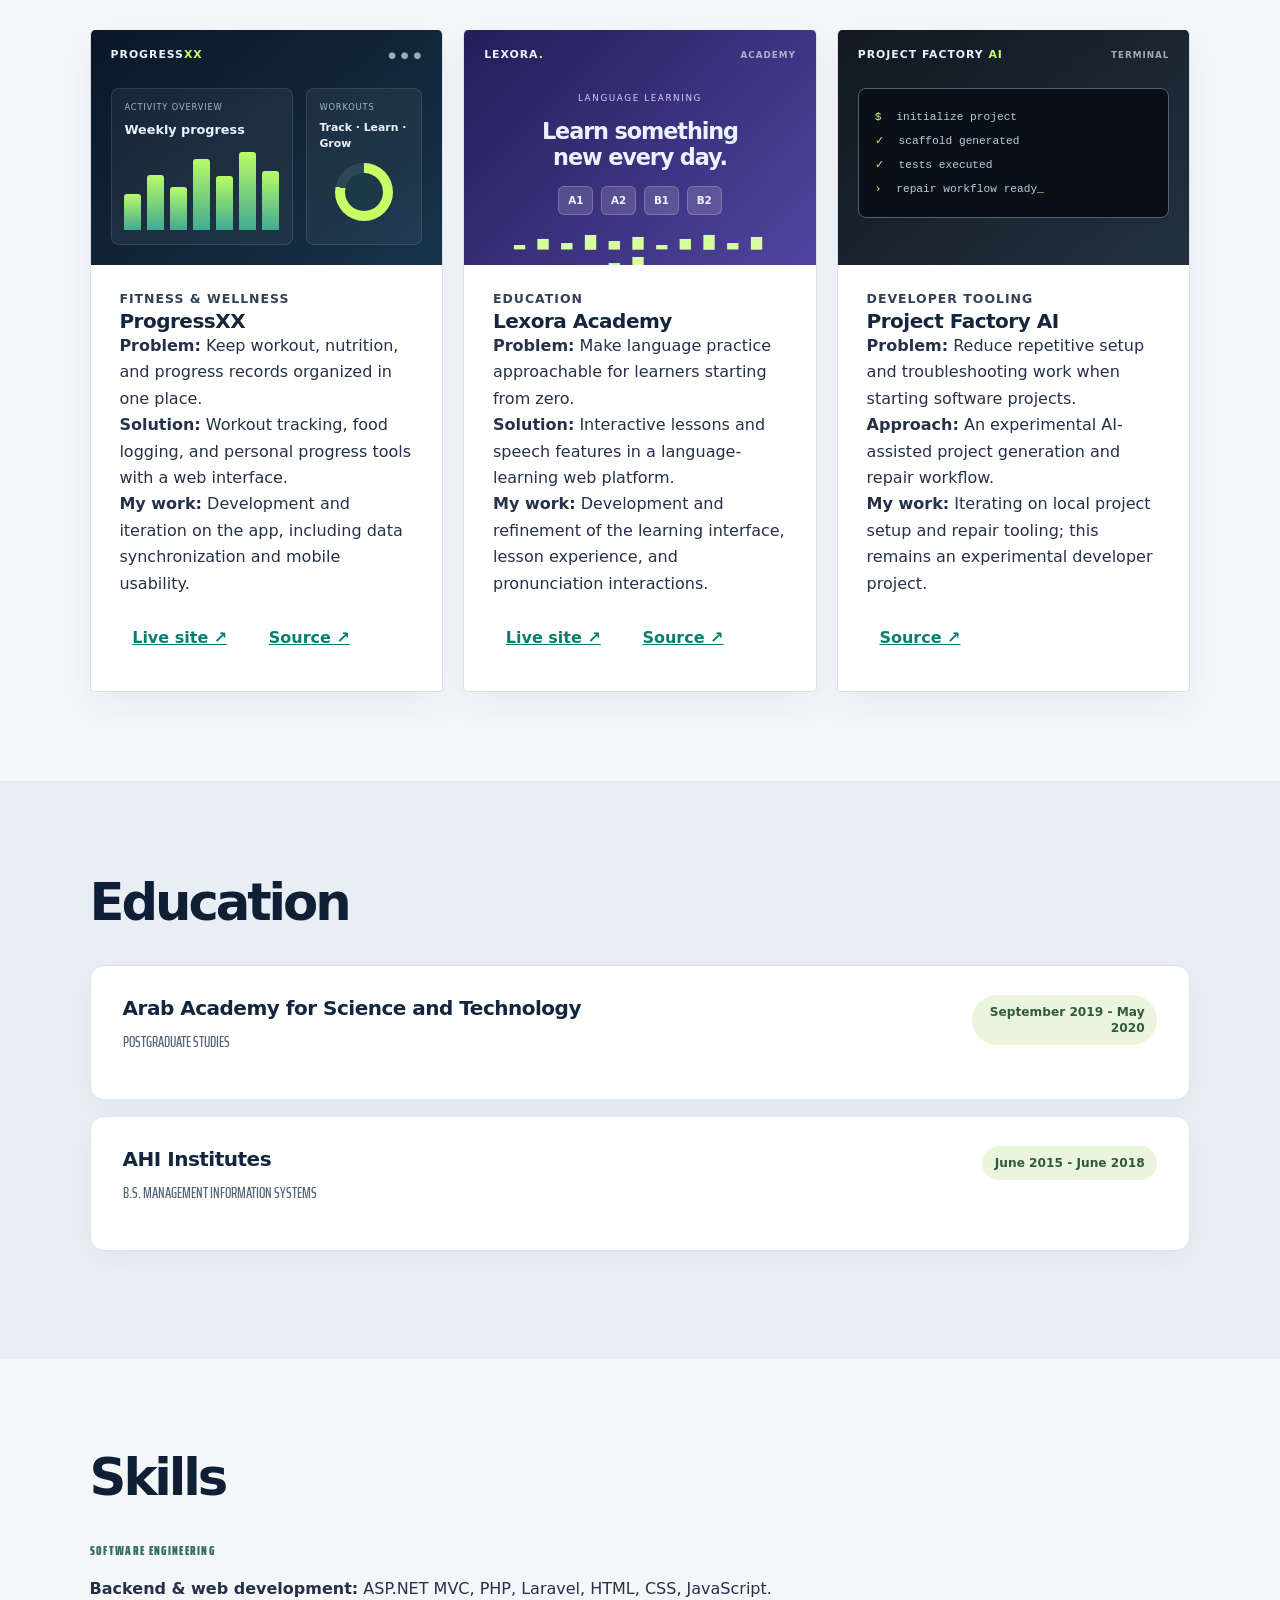
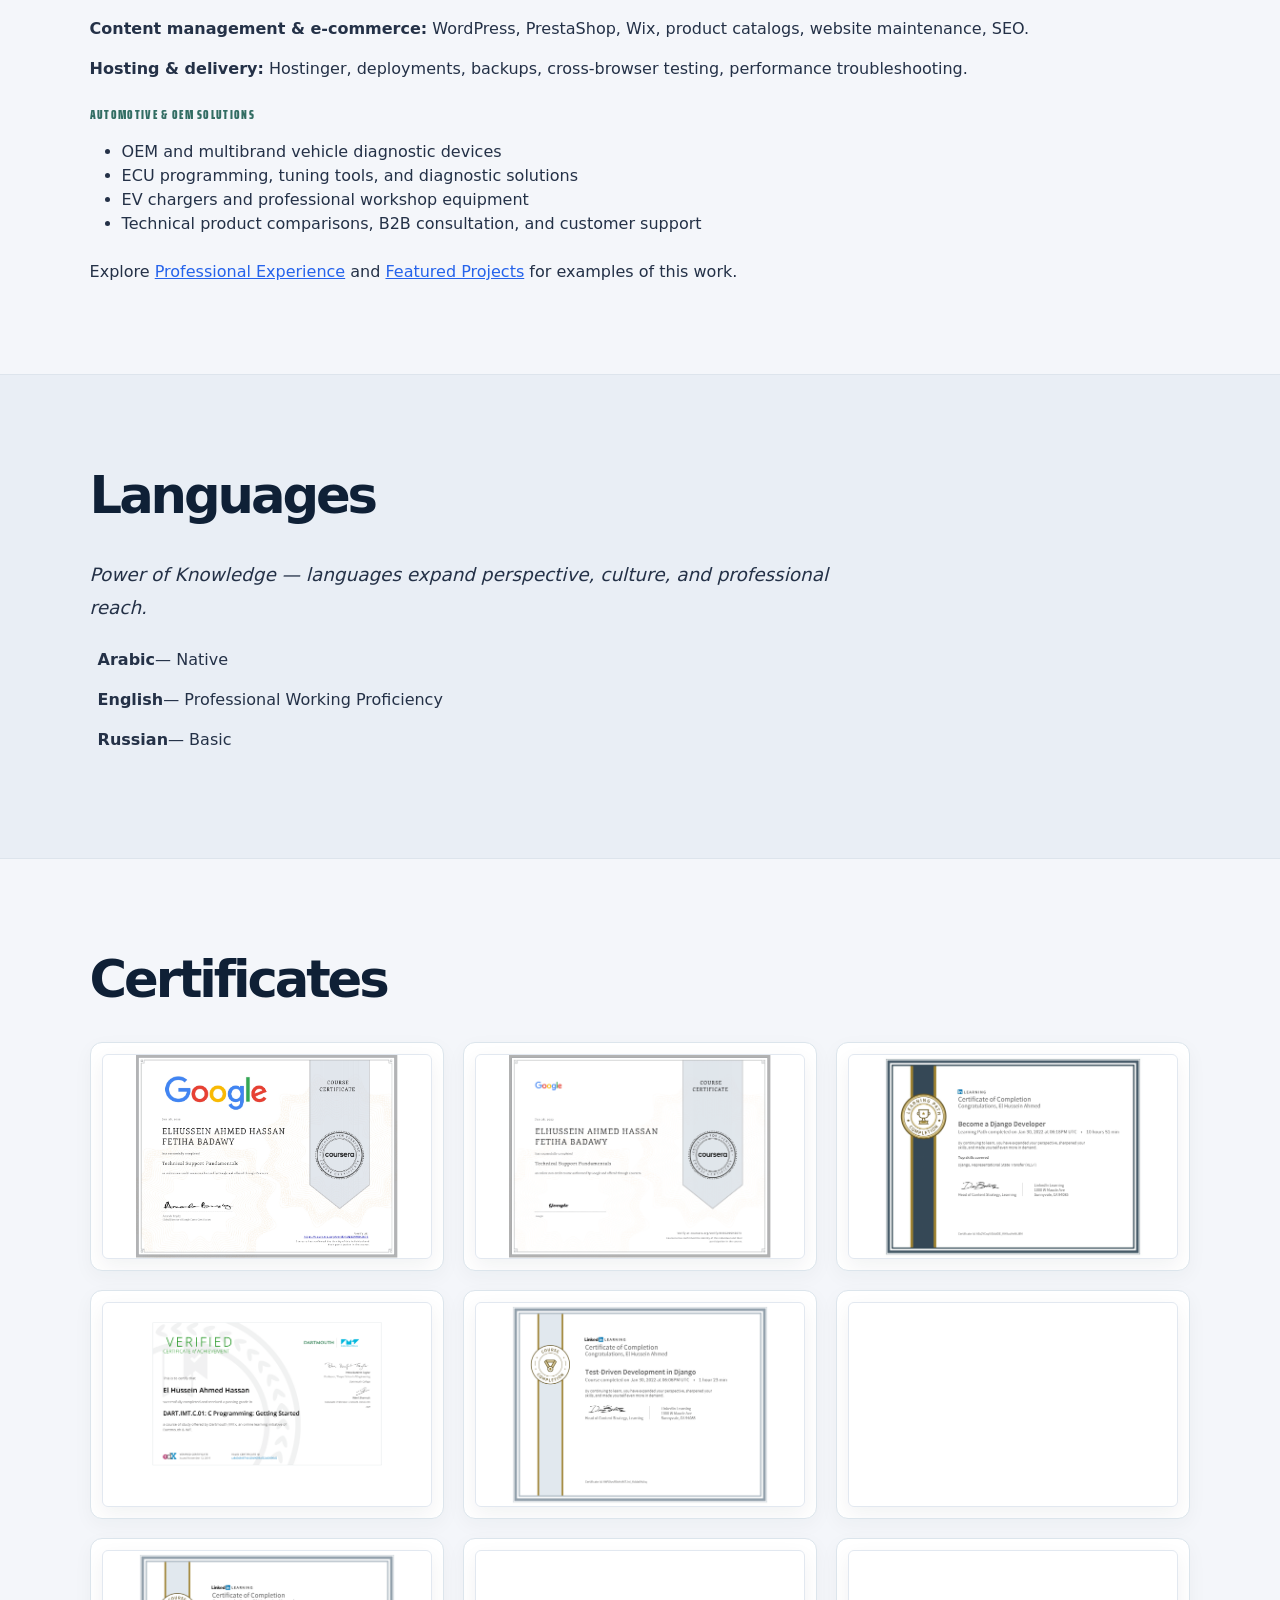
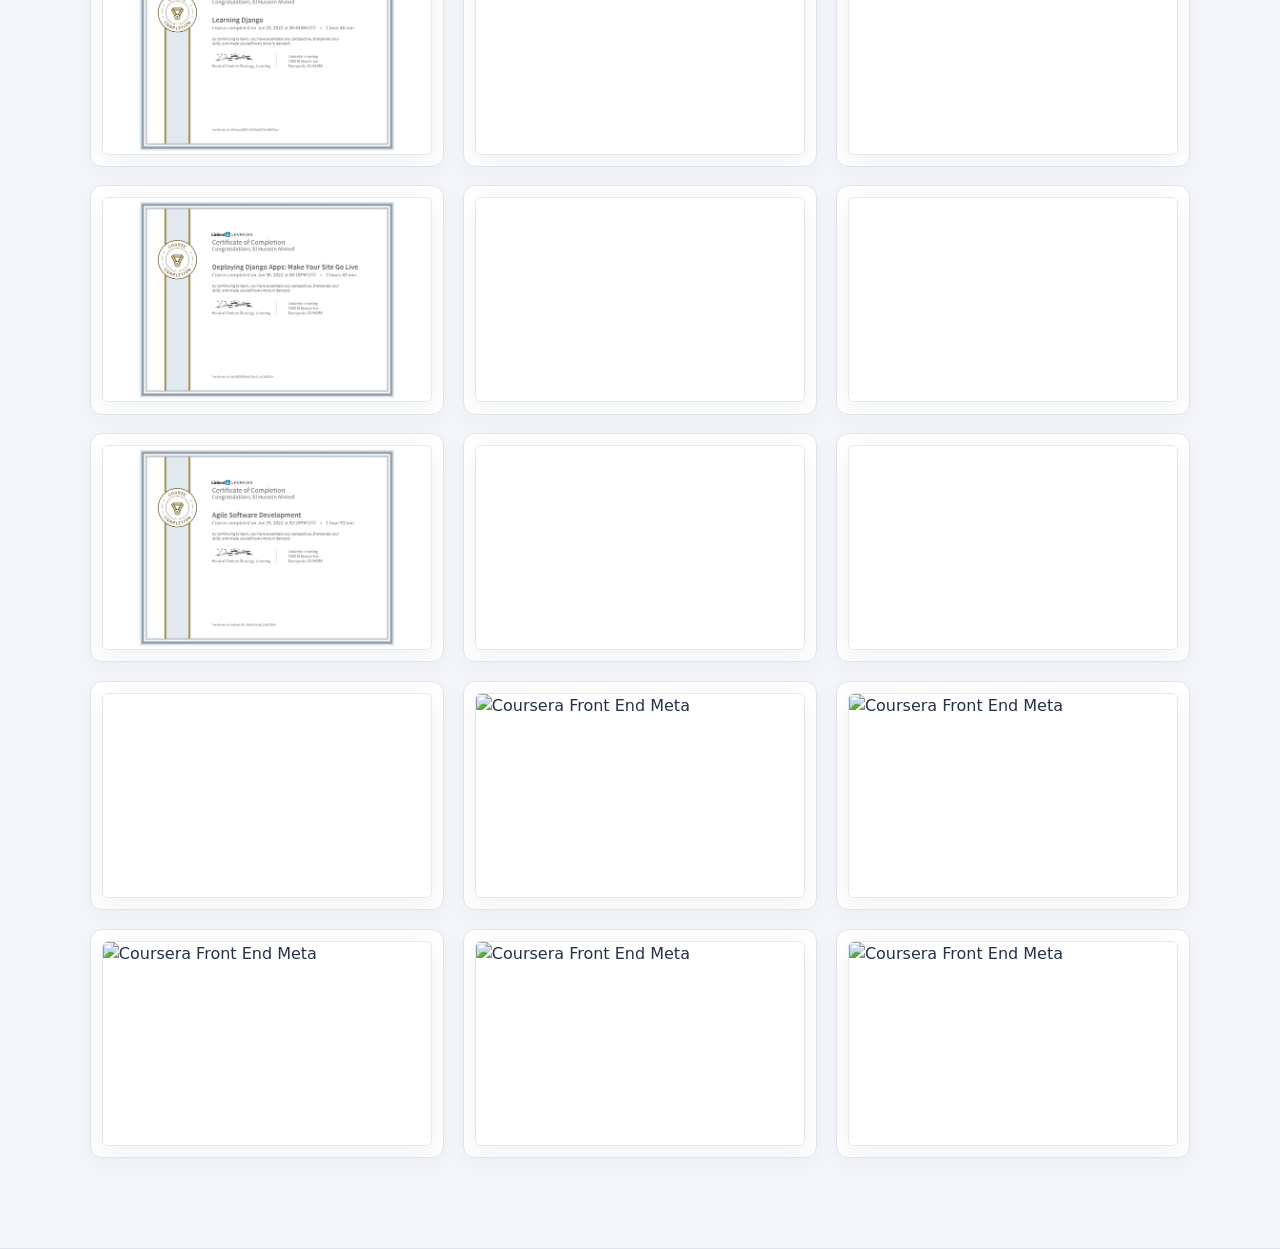
==== commit d8647abe: "portfolio: replace subjective skill bars and remote icon wall with clear skill groups" ====
--- a/index.html
+++ b/index.html
@@ -203,151 +203,19 @@
             <section class="resume-section" id="skills">
                 <div class="resume-section-content">
                     <h2 class="mb-5">Skills</h2>
-                    <div class="subheading mb-3">Automotive, OEM &amp; Product Skills</div>
-
-                    <ul class="fa-ul mb-4">
-                        <li>
-                            <span class="fa-li"><i class="fas fa-check text-primary"></i></span>
-                            OEM diagnostic devices for multibrand vehicles
-                        </li>
-                        <li>
-                            <span class="fa-li"><i class="fas fa-check text-primary"></i></span>
-                            Tuning tools, ECU programming tools, and car diagnostic tools
-                        </li>
-                        <li>
-                            <span class="fa-li"><i class="fas fa-check text-primary"></i></span>
-                            EV chargers and professional workshop diagnostic solutions
-                        </li>
-                        <li>
-                            <span class="fa-li"><i class="fas fa-check text-primary"></i></span>
-                            Product comparison, customer consultation, and B2B solution support
-                        </li>
-                        <li>
-                            <span class="fa-li"><i class="fas fa-check text-primary"></i></span>
-                            E-commerce product pages, CMS support, SEO, and web systems
-                        </li>
+                    <div class="subheading mb-3">Software Engineering</div>
+                    <p><strong>Backend &amp; web development:</strong> ASP.NET MVC, PHP, Laravel, HTML, CSS, JavaScript.</p>
+                    <p><strong>Content management &amp; e-commerce:</strong> WordPress, PrestaShop, Wix, product catalogs, website maintenance, SEO.</p>
+                    <p><strong>Hosting &amp; delivery:</strong> Hostinger, deployments, backups, cross-browser testing, performance troubleshooting.</p>
+                    <div class="subheading mb-3 mt-4">Automotive &amp; OEM Solutions</div>
+                    <ul class="mb-4">
+                        <li>OEM and multibrand vehicle diagnostic devices</li>
+                        <li>ECU programming, tuning tools, and diagnostic solutions</li>
+                        <li>EV chargers and professional workshop equipment</li>
+                        <li>Technical product comparisons, B2B consultation, and customer support</li>
                     </ul>
-
-                    <div class="subheading mb-3">Technologies Used in Professional Work</div>
-                    <p><strong>Backend:</strong> ASP.NET MVC, PHP, Laravel.</p>
-                    <p><strong>CMS &amp; E-commerce:</strong> WordPress, PrestaShop, Wix.</p>
-                    <p><strong>Hosting &amp; Operations:</strong> Hostinger, website deployment, backups, troubleshooting, SEO.</p>
-                    <div class="subheading mb-3">Programming Languages &amp; Tools</div>
-         
-                    <div>
-                    <a href="https://angular.io" target="_blank" rel="noreferrer"> <img src="https://angular.io/assets/images/logos/angular/angular.svg" alt="angular" width="40" height="40" loading="lazy" decoding="async"/> </a> <a href="https://getbootstrap.com" target="_blank" rel="noreferrer"> <img src="https://raw.githubusercontent.com/devicons/devicon/master/icons/bootstrap/bootstrap-plain-wordmark.svg" alt="bootstrap" width="40" height="40" loading="lazy" decoding="async"/> </a> <a href="https://www.w3schools.com/cpp/" target="_blank" rel="noreferrer"> <img src="https://raw.githubusercontent.com/devicons/devicon/master/icons/cplusplus/cplusplus-original.svg" alt="cplusplus" width="40" height="40" loading="lazy" decoding="async"/> </a> <a href="https://www.w3schools.com/cs/" target="_blank" rel="noreferrer"> <img src="https://raw.githubusercontent.com/devicons/devicon/master/icons/csharp/csharp-original.svg" alt="csharp" width="40" height="40" loading="lazy" decoding="async"/> </a> <a href="https://www.w3schools.com/css/" target="_blank" rel="noreferrer"> <img src="https://raw.githubusercontent.com/devicons/devicon/master/icons/css3/css3-original-wordmark.svg" alt="css3" width="40" height="40" loading="lazy" decoding="async"/> </a> <a href="https://www.docker.com/" target="_blank" rel="noreferrer"> <img src="https://raw.githubusercontent.com/devicons/devicon/master/icons/docker/docker-original-wordmark.svg" alt="docker" width="40" height="40" loading="lazy" decoding="async"/> </a> <a href="https://dotnet.microsoft.com/" target="_blank" rel="noreferrer"> <img src="https://raw.githubusercontent.com/devicons/devicon/master/icons/dot-net/dot-net-original-wordmark.svg" alt="dotnet" width="40" height="40" loading="lazy" decoding="async"/> </a> 
-                    <a href="https://git-scm.com/" target="_blank" rel="noreferrer"> <img src="https://www.vectorlogo.zone/logos/git-scm/git-scm-icon.svg" alt="git" width="40" height="40" loading="lazy" decoding="async"/> </a>
-                      <a href="https://www.w3.org/html/" target="_blank" rel="noreferrer"> <img src="https://raw.githubusercontent.com/devicons/devicon/master/icons/html5/html5-original-wordmark.svg" alt="html5" width="40" height="40" loading="lazy" decoding="async"/> </a> <a href="https://www.java.com" target="_blank" rel="noreferrer"> <img src="https://raw.githubusercontent.com/devicons/devicon/master/icons/java/java-original.svg" alt="java" width="40" height="40" loading="lazy" decoding="async"/> </a> <a href="https://developer.mozilla.org/en-US/docs/Web/JavaScript" target="_blank" rel="noreferrer"> <img src="https://raw.githubusercontent.com/devicons/devicon/master/icons/javascript/javascript-original.svg" alt="javascript" width="40" height="40" loading="lazy" decoding="async"/> </a> <a href="https://www.linux.org/" target="_blank" rel="noreferrer"> <img src="https://raw.githubusercontent.com/devicons/devicon/master/icons/linux/linux-original.svg" alt="linux" width="40" height="40" loading="lazy" decoding="async"/> </a>
-                       <a href="https://www.microsoft.com/en-us/sql-server" target="_blank" rel="noreferrer"> <img src="https://www.svgrepo.com/show/303229/microsoft-sql-server-logo.svg" alt="mssql" width="40" height="40" loading="lazy" decoding="async"/> </a>
-                         <a href="https://www.python.org" target="_blank" rel="noreferrer"> <img src="https://raw.githubusercontent.com/devicons/devicon/master/icons/python/python-original.svg" alt="python" width="40" height="40" loading="lazy" decoding="async"/> </a> </p>
-                </div>
-                            <hr>
-                <div>
-
-                    <div>
-                        <h3>C#</h3>
-                    <div class="progress">
-                        <div class="progress-bar" role="progressbar" aria-valuenow="80" aria-label="Language proficiency 1"
-                        aria-valuemin="0" aria-valuemax="100" style="width:80%">
-                          <span class="sr-only">50% Complete</span>
-                        </div>
-                      </div>
-                    </div>
-
-                    <div>
-                        <h3>HTML</h3>
-                    <div class="progress">
-                        <div class="progress-bar" role="progressbar" aria-valuenow="80" aria-label="Language proficiency 2"
-                        aria-valuemin="0" aria-valuemax="100" style="width:80%">
-                          <span class="sr-only">80% Complete</span>
-                        </div>
-                      </div>
-                    </div>
-
-                    <div>
-                        <h3>CSS</h3>
-                    <div class="progress">
-                        <div class="progress-bar" role="progressbar" aria-valuenow="70" aria-label="Language proficiency 3"
-                        aria-valuemin="0" aria-valuemax="100" style="width:70%">
-                          <span class="sr-only">80% Complete</span>
-                        </div>
-                      </div>
-                    </div>
-
-                    <div>
-                        <h3>Microsoft SQL</h3>
-                    <div class="progress">
-                        <div class="progress-bar" role="progressbar" aria-valuenow="80" aria-label="Language proficiency 4"
-                        aria-valuemin="0" aria-valuemax="100" style="width:80%">
-                          <span class="sr-only">70% Complete</span>
-                        </div>
-                      </div>
-                    </div>
-                      <div>
-                        <h3>JavaScript</h3>
-                    <div class="progress">
-                        <div class="progress-bar" role="progressbar" aria-valuenow="50" aria-label="Language proficiency 5"
-                        aria-valuemin="0" aria-valuemax="100" style="width:50%">
-                          <span class="sr-only">50% Complete</span>
-                        </div>
-                      </div>
-                    </div>
-
-                    <div>
-                        <h3>ASP.NET &amp; ASP.NET CORE (MVC)</h3>
-                    <div class="progress">
-                        <div class="progress-bar" role="progressbar" aria-valuenow="90" aria-label="Language proficiency 6"
-                        aria-valuemin="0" aria-valuemax="100" style="width:90%">
-                          <span class="sr-only">30% Complete</span>
-                        </div>
-                      </div>
-                    </div>
-
-                    <div>
-                        <h3>JQuery</h3>
-                    <div class="progress">
-                        <div class="progress-bar" role="progressbar" aria-valuenow="30" aria-label="Language proficiency 7"
-                        aria-valuemin="0" aria-valuemax="100" style="width:30%">
-                          <span class="sr-only">25% Complete</span>
-                        </div>
-                      </div>
-                    </div>
-
-                    <div>
-                        <h3>Docker</h3>
-                    <div class="progress">
-                        <div class="progress-bar" role="progressbar" aria-valuenow="30" aria-label="Language proficiency 8"
-                        aria-valuemin="0" aria-valuemax="100" style="width:30%">
-                          <span class="sr-only">10% Complete</span>
-                        </div>
-                      </div>
-                    </div>
-
-                    <div>
-                        <h3>Python </h3>
-                    <div class="progress">
-                        <div class="progress-bar" role="progressbar" aria-valuenow="40" aria-label="Language proficiency 9"
-                        aria-valuemin="0" aria-valuemax="100" style="width:40%">
-                          <span class="sr-only">35% Complete</span>
-                        </div>
-                      </div>
-                    </div>
-
-                    <div>
-                        <h3>Linux </h3>
-                    <div class="progress">
-                        <div class="progress-bar" role="progressbar" aria-valuenow="70" aria-label="Language proficiency 10"
-                        aria-valuemin="0" aria-valuemax="100" style="width:70%">
-                          <span class="sr-only">40% Complete</span>
-                        </div>
-                      </div>
-                    </div>
-                    </div>
-
-                </div>
-                   <hr class="m-0" />
-
-
+                    <p class="mb-0">Explore <a href="#experience">Professional Experience</a> and <a href="#projects">Featured Projects</a> for examples of this work.</p>
+                </div>
             </section>
             <hr class="m-0" />
 
--- a/css/portfolio-v3.css
+++ b/css/portfolio-v3.css
@@ -124,3 +124,15 @@
 
 /* Improve contrast for project category labels in the light project cards. */
 .pro-project-type{color:#334155!important}
+
+/* Project case studies: readable, tappable layout on compact screens. */
+#projects .v4-project-body p{line-height:1.65;overflow-wrap:anywhere}
+#projects .v4-project-body p strong{font-weight:700}
+#projects .pro-project-actions a{display:inline-flex;align-items:center;justify-content:center;min-height:44px;padding:.55rem .8rem;border-radius:.65rem;text-align:center}
+@media(max-width:620px){
+ #projects .pro-project-grid{gap:1.15rem}
+ #projects .v4-project-card .v4-project-body{padding:1.2rem 1.1rem 1.4rem}
+ #projects .v4-project-body p{font-size:.96rem;line-height:1.6;margin-bottom:.75rem}
+ #projects .v4-project-card .pro-project-actions{gap:.65rem;padding-top:.6rem}
+ #projects .pro-project-actions a{flex:1 1 125px}
+}
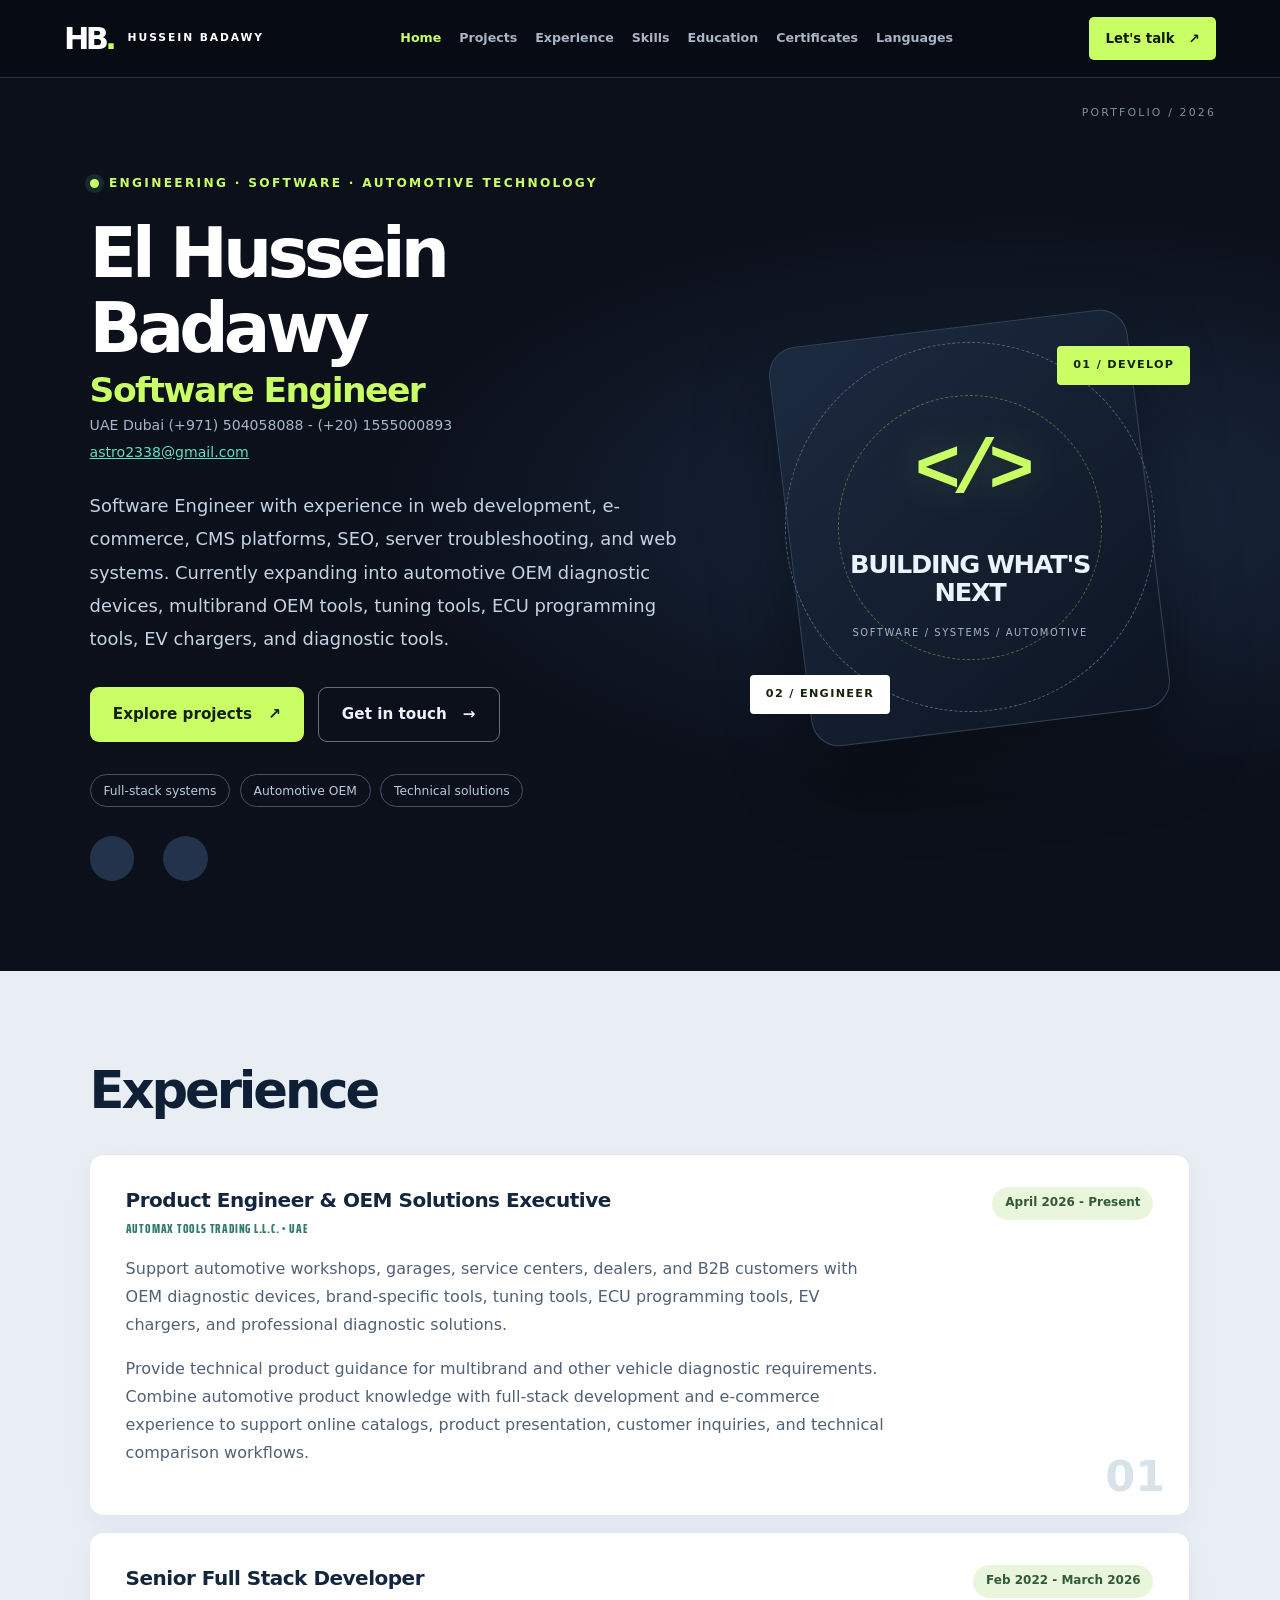
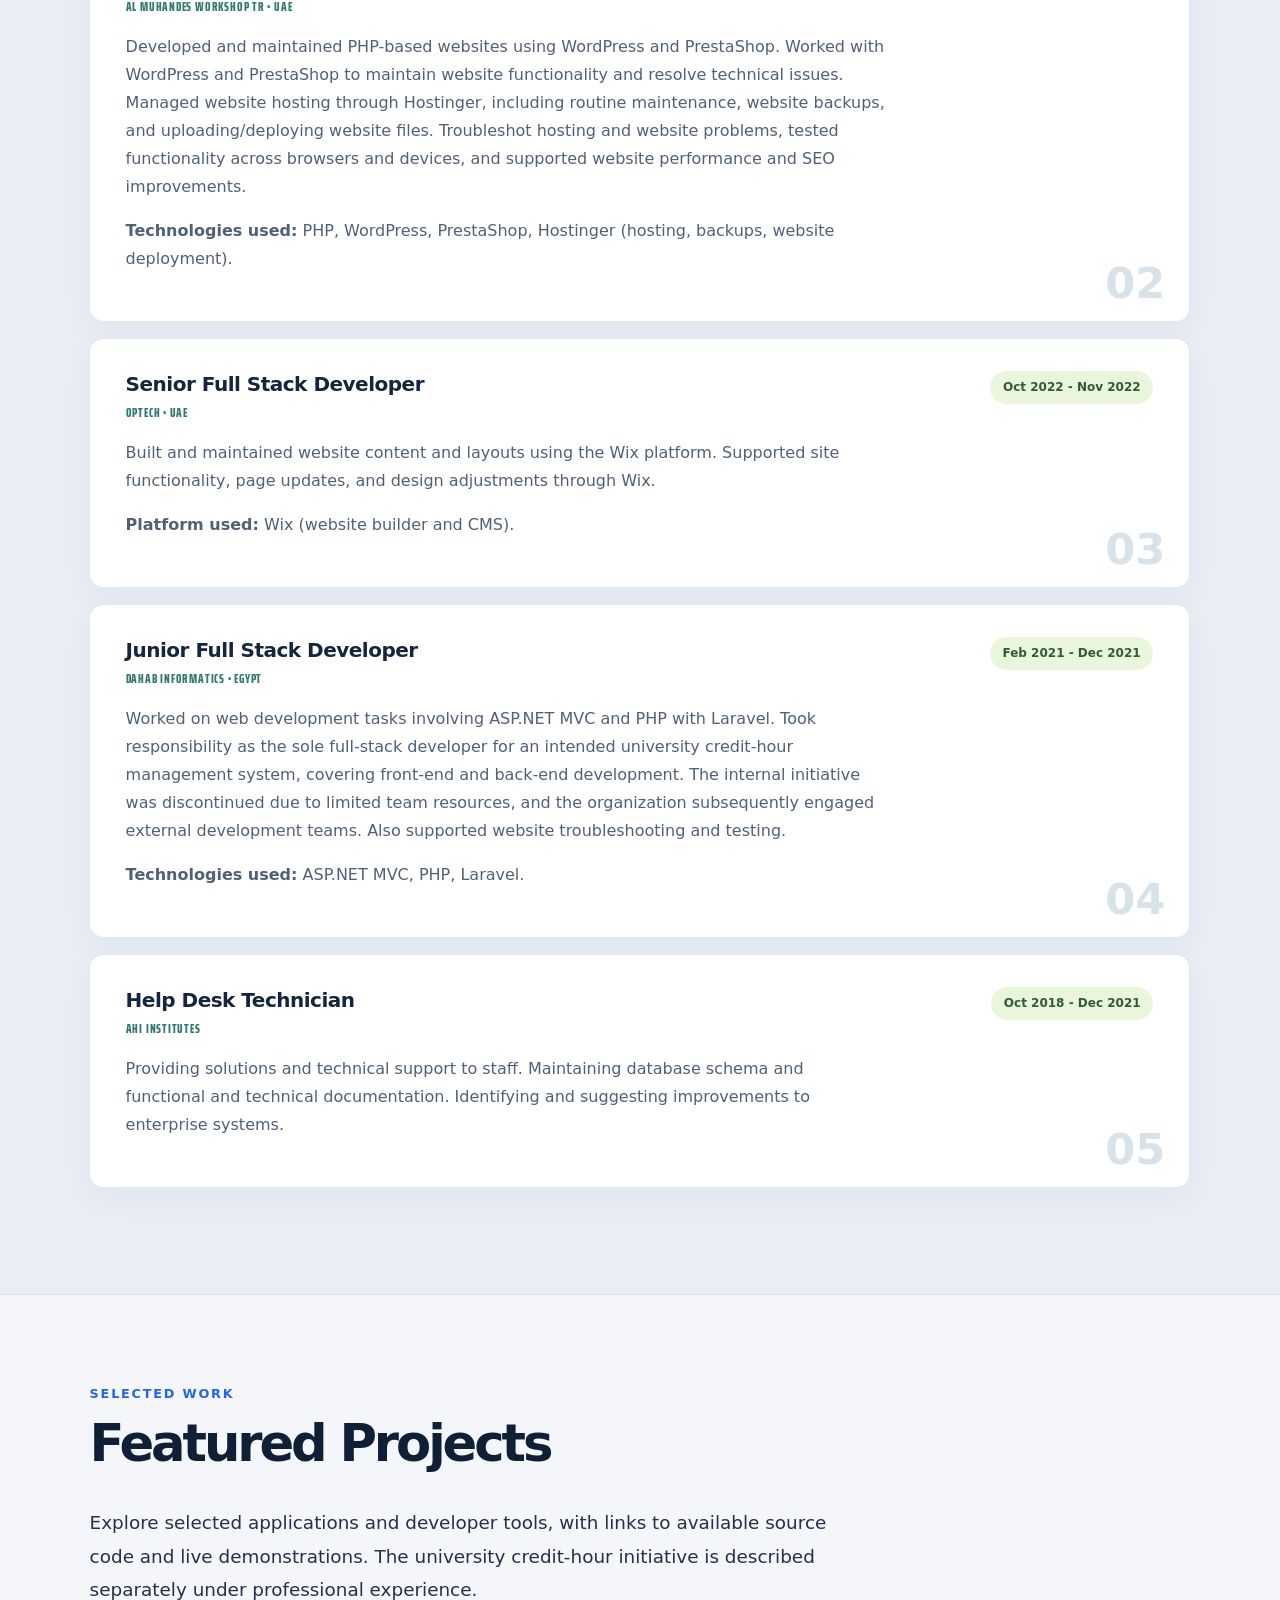
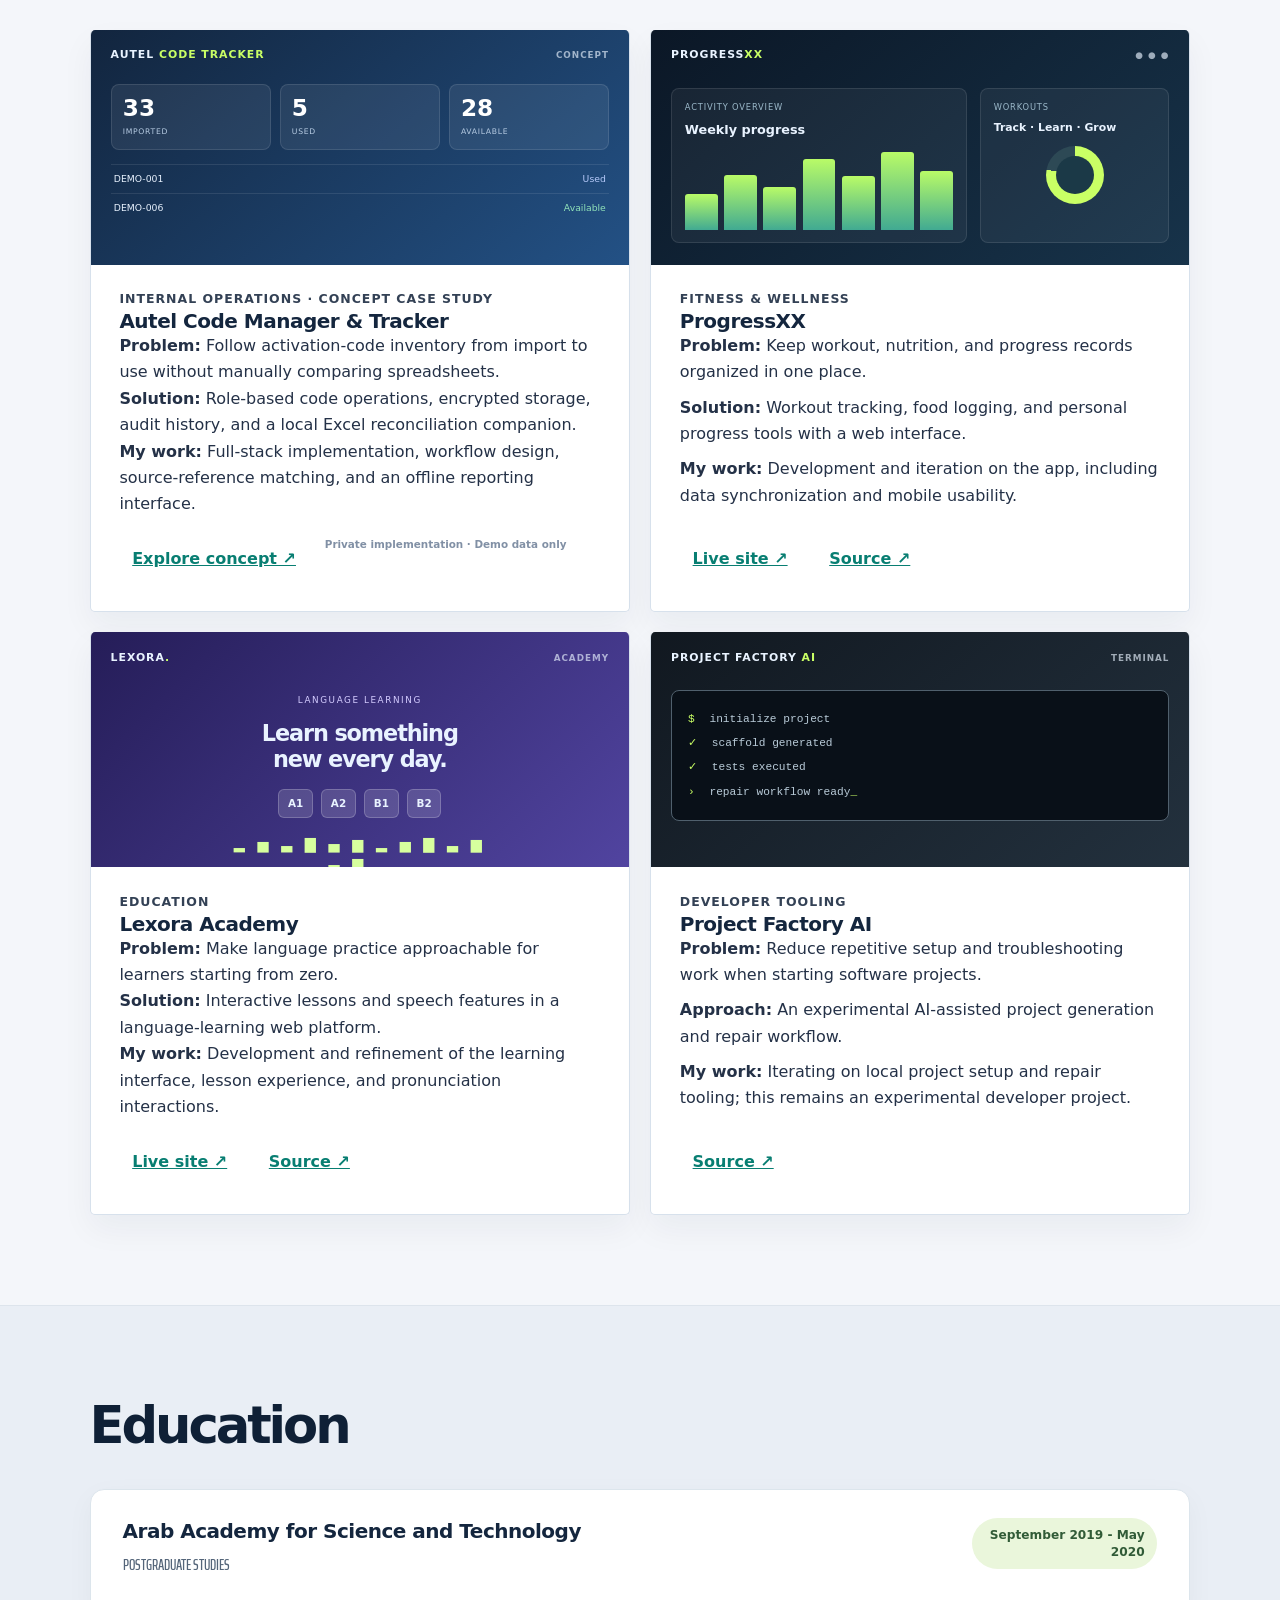
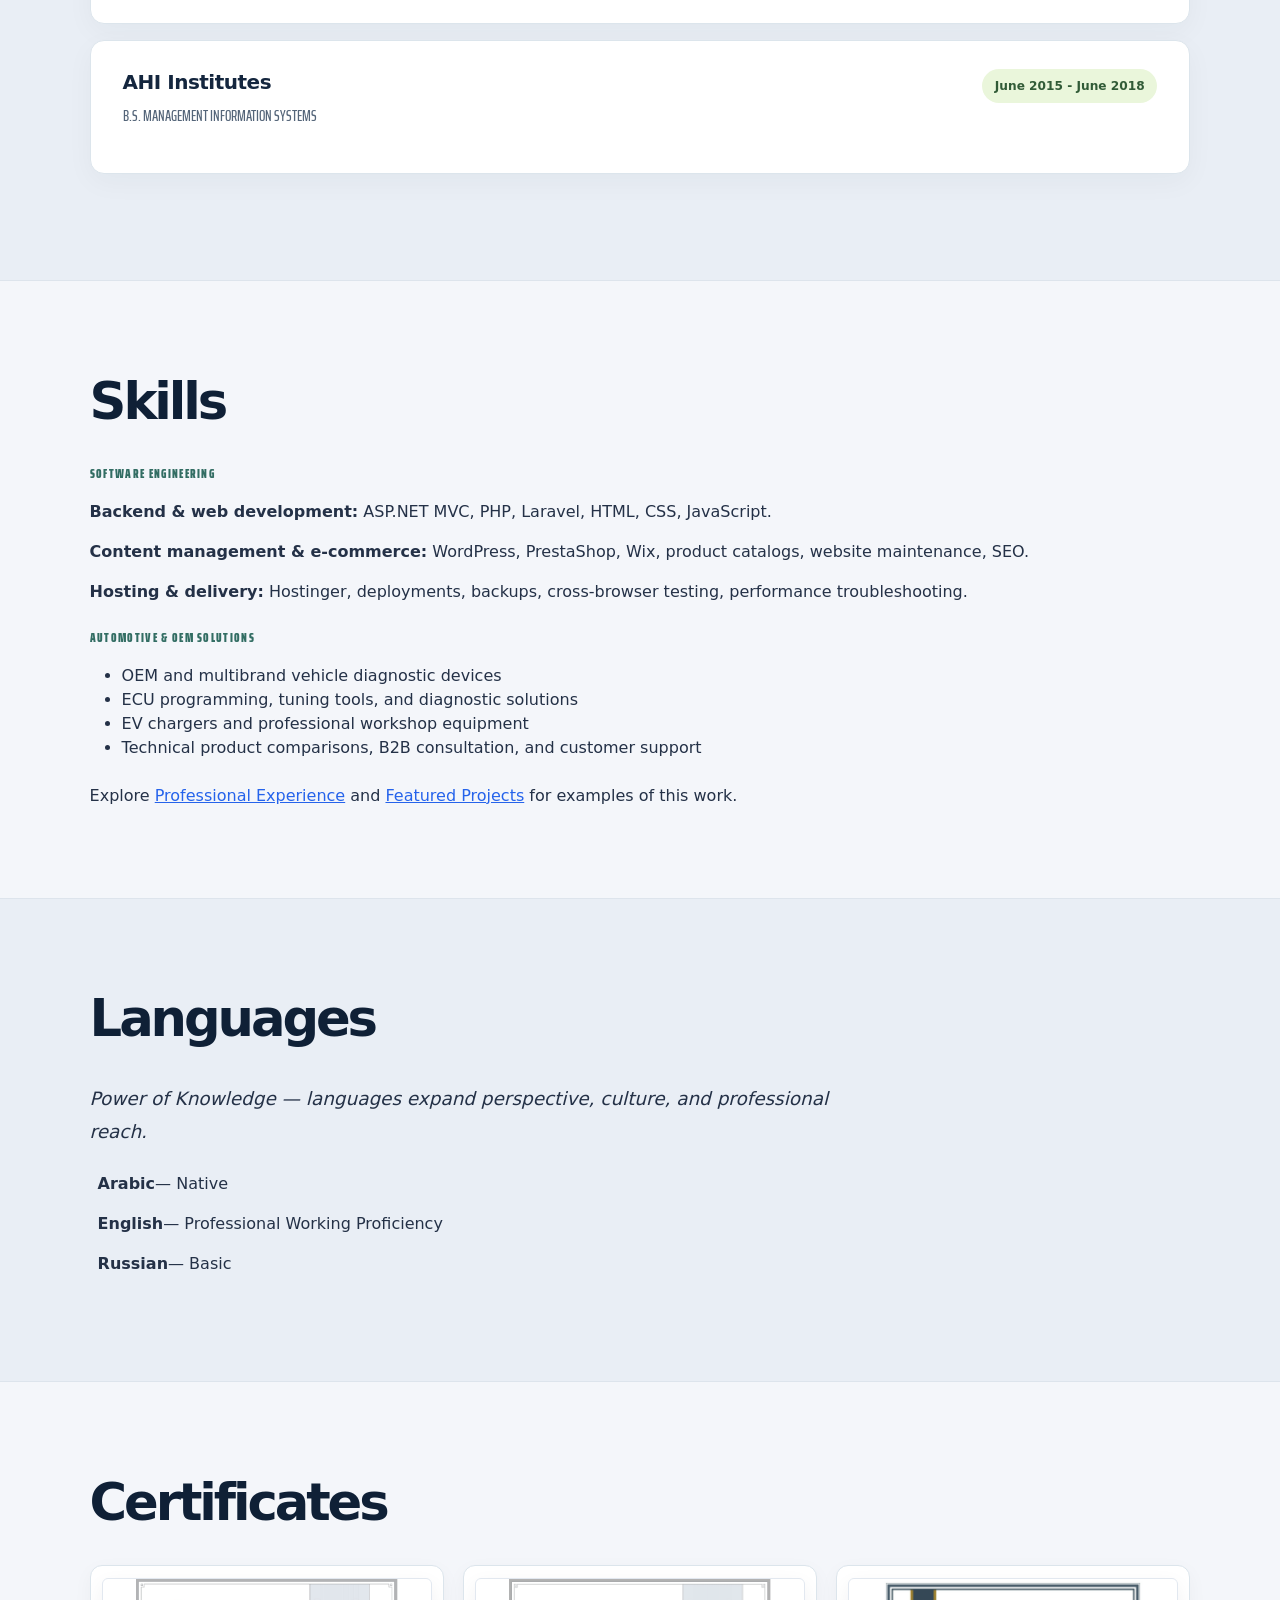
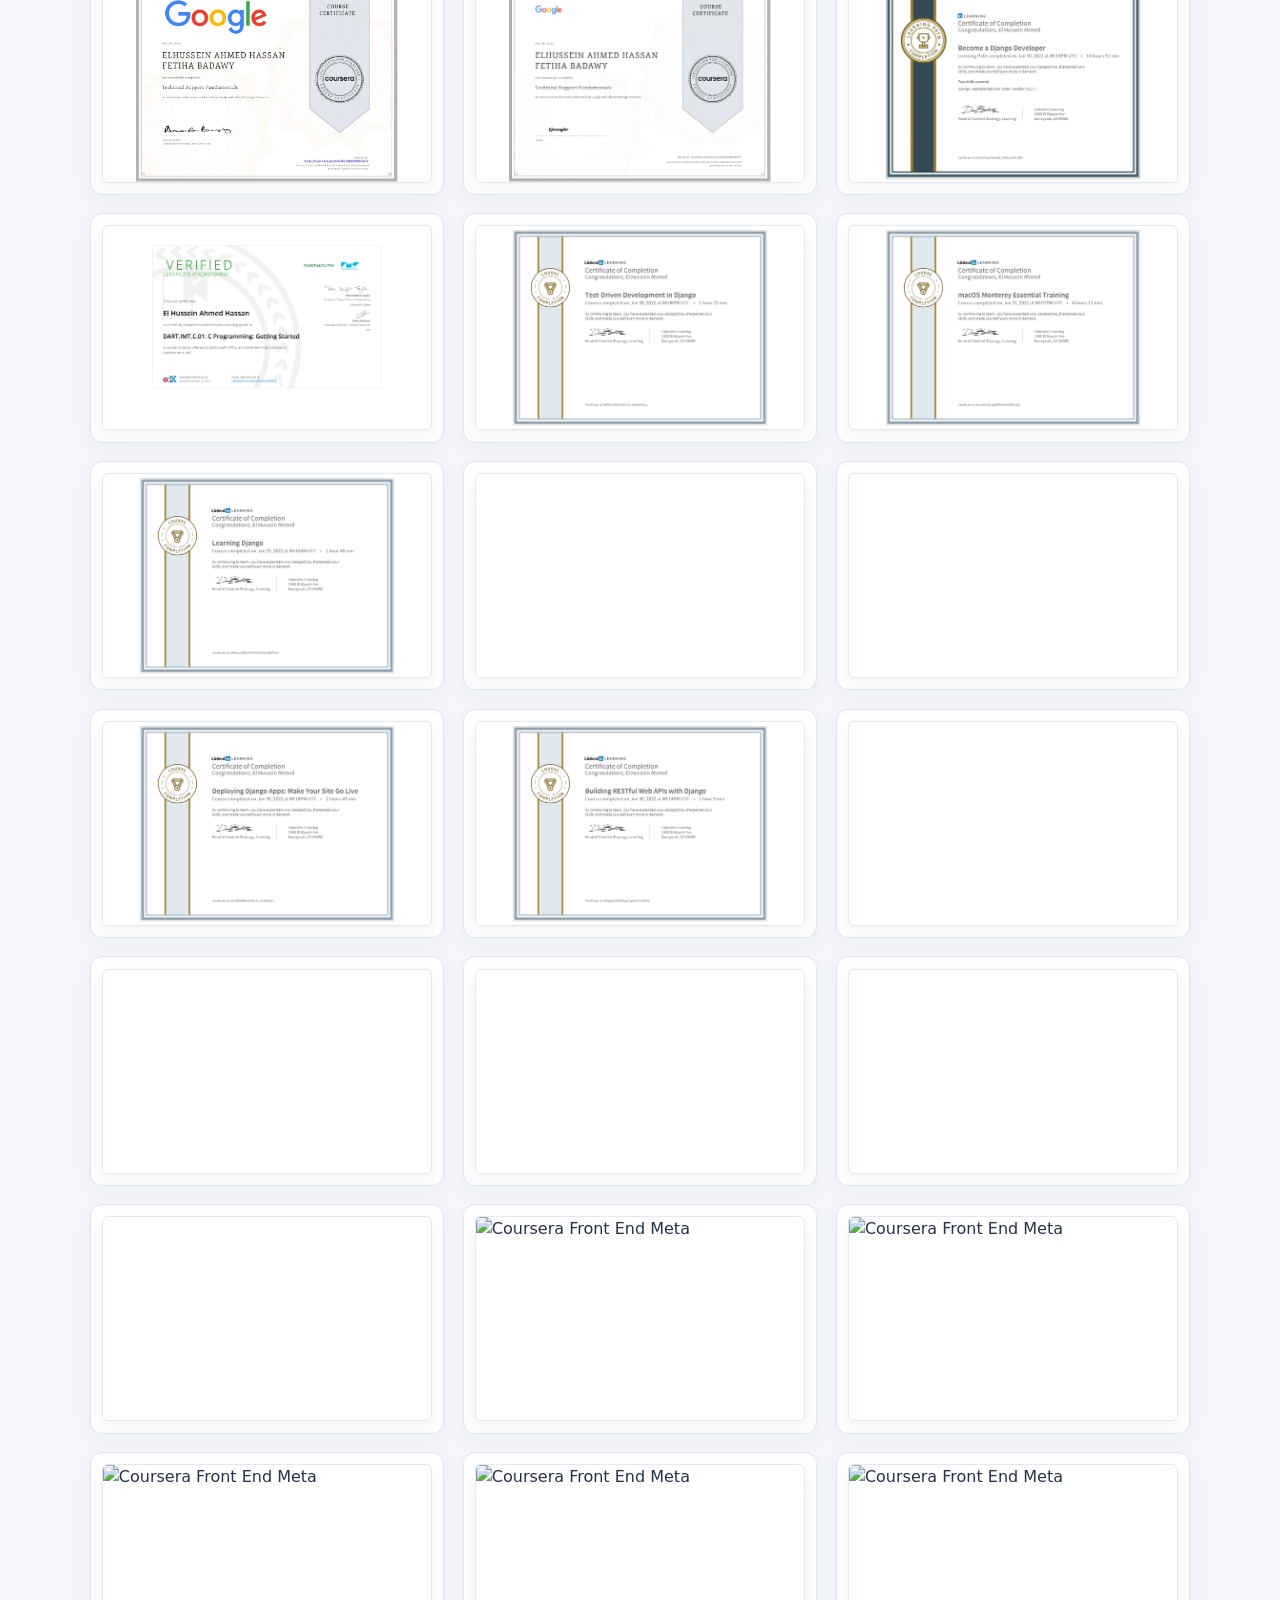
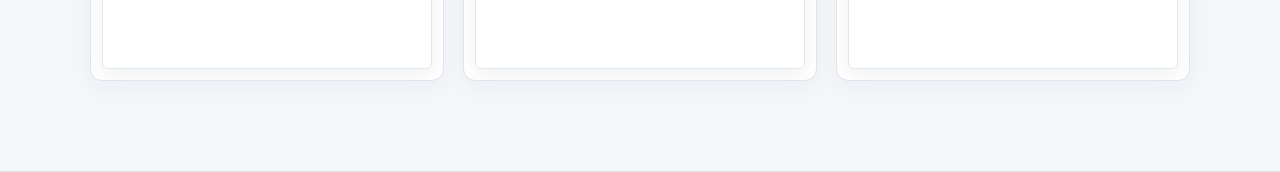
==== commit 158b7eb1: "Show Autel code operations as a concept case study with synthetic demo" ====
--- a/index.html
+++ b/index.html
@@ -174,6 +174,8 @@
  <h2 id="projects-title" class="mb-3">Featured Projects</h2>
  <p class="lead mb-4">Explore selected applications and developer tools, with links to available source code and live demonstrations. The university credit-hour initiative is described separately under professional experience.</p>
  <div class="pro-project-grid">
+<article class="pro-project v4-project-card"><div class="v4-preview v4-autel" role="img" aria-label="Concept illustration of activation-code tracking with synthetic counts"><div class="v4-preview-top"><span>AUTEL <span class="v4-highlight">CODE TRACKER</span></span><span>CONCEPT</span></div><div class="autel-concept-metrics"><div><strong>33</strong><small>IMPORTED</small></div><div><strong>5</strong><small>USED</small></div><div><strong>28</strong><small>AVAILABLE</small></div></div><div class="autel-concept-row"><span>DEMO-001</span><span class="autel-used">Used</span></div><div class="autel-concept-row"><span>DEMO-006</span><span class="autel-ready">Available</span></div></div><div class="v4-project-body"><span class="pro-project-type">Internal operations · Concept case study</span><h3>Autel Code Manager &amp; Tracker</h3><p><strong>Problem:</strong> Follow activation-code inventory from import to use without manually comparing spreadsheets.</p><p><strong>Solution:</strong> Role-based code operations, encrypted storage, audit history, and a local Excel reconciliation companion.</p><p><strong>My work:</strong> Full-stack implementation, workflow design, source-reference matching, and an offline reporting interface.</p><div class="pro-project-actions"><a href="autel-code-tracker.html">Explore concept ↗</a><span class="autel-private-note">Private implementation · Demo data only</span></div></div></article>
+
  <article class="pro-project v4-project-card"><div class="v4-preview v4-progress" role="img" aria-label="Stylized interface illustration, not a live screenshot"><div class="v4-preview-top"><span>PROGRESS<span class="v4-highlight">XX</span></span><span class="v4-preview-dots">● ● ●</span></div><div class="v4-progress-grid"><div><small>ACTIVITY OVERVIEW</small><strong>Weekly progress</strong><div class="v4-chart"><i style="height:45%"></i><i style="height:70%"></i><i style="height:55%"></i><i style="height:90%"></i><i style="height:68%"></i><i style="height:100%"></i><i style="height:75%"></i></div></div><div class="v4-progress-side"><small>WORKOUTS</small><strong>Track · Learn · Grow</strong><span class="v4-faux-ring"></span></div></div></div><div class="v4-project-body"><span class="pro-project-type">Fitness &amp; wellness</span><h3>ProgressXX</h3><p><strong>Problem:</strong> Keep workout, nutrition, and progress records organized in one place.</p><p><strong>Solution:</strong> Workout tracking, food logging, and personal progress tools with a web interface.</p><p><strong>My work:</strong> Development and iteration on the app, including data synchronization and mobile usability.</p><div class="pro-project-actions"><a href="https://3bhussein.github.io/ProgressXX-Web/" target="_blank" rel="noopener noreferrer">Live site ↗</a><a href="https://github.com/3bHussein/ProgressXX" target="_blank" rel="noopener noreferrer">Source ↗</a></div></div></article>
  <article class="pro-project v4-project-card"><div class="v4-preview v4-lexora" role="img" aria-label="Stylized interface illustration, not a live screenshot"><div class="v4-preview-top"><span>LEXORA<span class="v4-highlight">.</span></span><span>ACADEMY</span></div><div class="v4-language-panel"><span class="v4-language-chip">LANGUAGE LEARNING</span><strong>Learn something<br>new every day.</strong><div class="v4-levels"><span>A1</span><span>A2</span><span>B1</span><span>B2</span></div><div class="v4-waveform">▂ ▅ ▃ ▇ ▄ ▆ ▂ ▅ ▇ ▃ ▆ ▄ ▇ ▂</div></div></div><div class="v4-project-body"><span class="pro-project-type">Education</span><h3>Lexora Academy</h3><p><strong>Problem:</strong> Make language practice approachable for learners starting from zero.</p><p><strong>Solution:</strong> Interactive lessons and speech features in a language-learning web platform.</p><p><strong>My work:</strong> Development and refinement of the learning interface, lesson experience, and pronunciation interactions.</p><div class="pro-project-actions"><a href="https://3bhussein.github.io/Lexora-Academy/" target="_blank" rel="noopener noreferrer">Live site ↗</a><a href="https://github.com/3bHussein/Lexora-Academy" target="_blank" rel="noopener noreferrer">Source ↗</a></div></div></article>
  <article class="pro-project v4-project-card"><div class="v4-preview v4-factory" role="img" aria-label="Stylized interface illustration, not a live screenshot"><div class="v4-preview-top"><span>PROJECT FACTORY <span class="v4-highlight">AI</span></span><span>TERMINAL</span></div><div class="v4-terminal"><div><span>$</span> initialize project</div><div><span>✓</span> scaffold generated</div><div><span>✓</span> tests executed</div><div><span>›</span> repair workflow ready<span class="v4-cursor">_</span></div></div></div><div class="v4-project-body"><span class="pro-project-type">Developer tooling</span><h3>Project Factory AI</h3><p><strong>Problem:</strong> Reduce repetitive setup and troubleshooting work when starting software projects.</p><p><strong>Approach:</strong> An experimental AI-assisted project generation and repair workflow.</p><p><strong>My work:</strong> Iterating on local project setup and repair tooling; this remains an experimental developer project.</p><div class="pro-project-actions"><a href="https://github.com/3bHussein/Project-Factory-AI" target="_blank" rel="noopener noreferrer">Source ↗</a></div></div></article>
@@ -378,3 +380,4 @@
 </script>
     </body>
 </html>
+
--- a/css/portfolio-v3.css
+++ b/css/portfolio-v3.css
@@ -136,3 +136,8 @@
  #projects .v4-project-card .pro-project-actions{gap:.65rem;padding-top:.6rem}
  #projects .pro-project-actions a{flex:1 1 125px}
 }
+
+
+/* Autel operations concept: schematic illustration with synthetic counts. */
+.v4-autel{background:linear-gradient(140deg,#12253e,#235185)}.autel-concept-metrics{display:grid;grid-template-columns:repeat(3,1fr);gap:.55rem;margin:1.25rem 0 .85rem}.autel-concept-metrics div{padding:.7rem;background:#ffffff12;border:1px solid #ffffff1c;border-radius:8px}.autel-concept-metrics strong{display:block;font-size:1.45rem;color:#fff;line-height:1}.autel-concept-metrics small{display:block;font-size:.48rem;letter-spacing:.09em;margin-top:.45rem;color:#b7cce3}.autel-concept-row{display:flex;justify-content:space-between;align-items:center;border-top:1px solid #ffffff18;padding:.45rem .2rem;font-size:.58rem}.autel-used{color:#b6cafa}.autel-ready{color:#90e2b9}.autel-private-note{font-size:.65rem;line-height:1.5;color:#8190a5}.pro-project-actions{flex-wrap:wrap}
+@media(min-width:901px){#projects .pro-project-grid{grid-template-columns:repeat(2,minmax(0,1fr))!important}}
